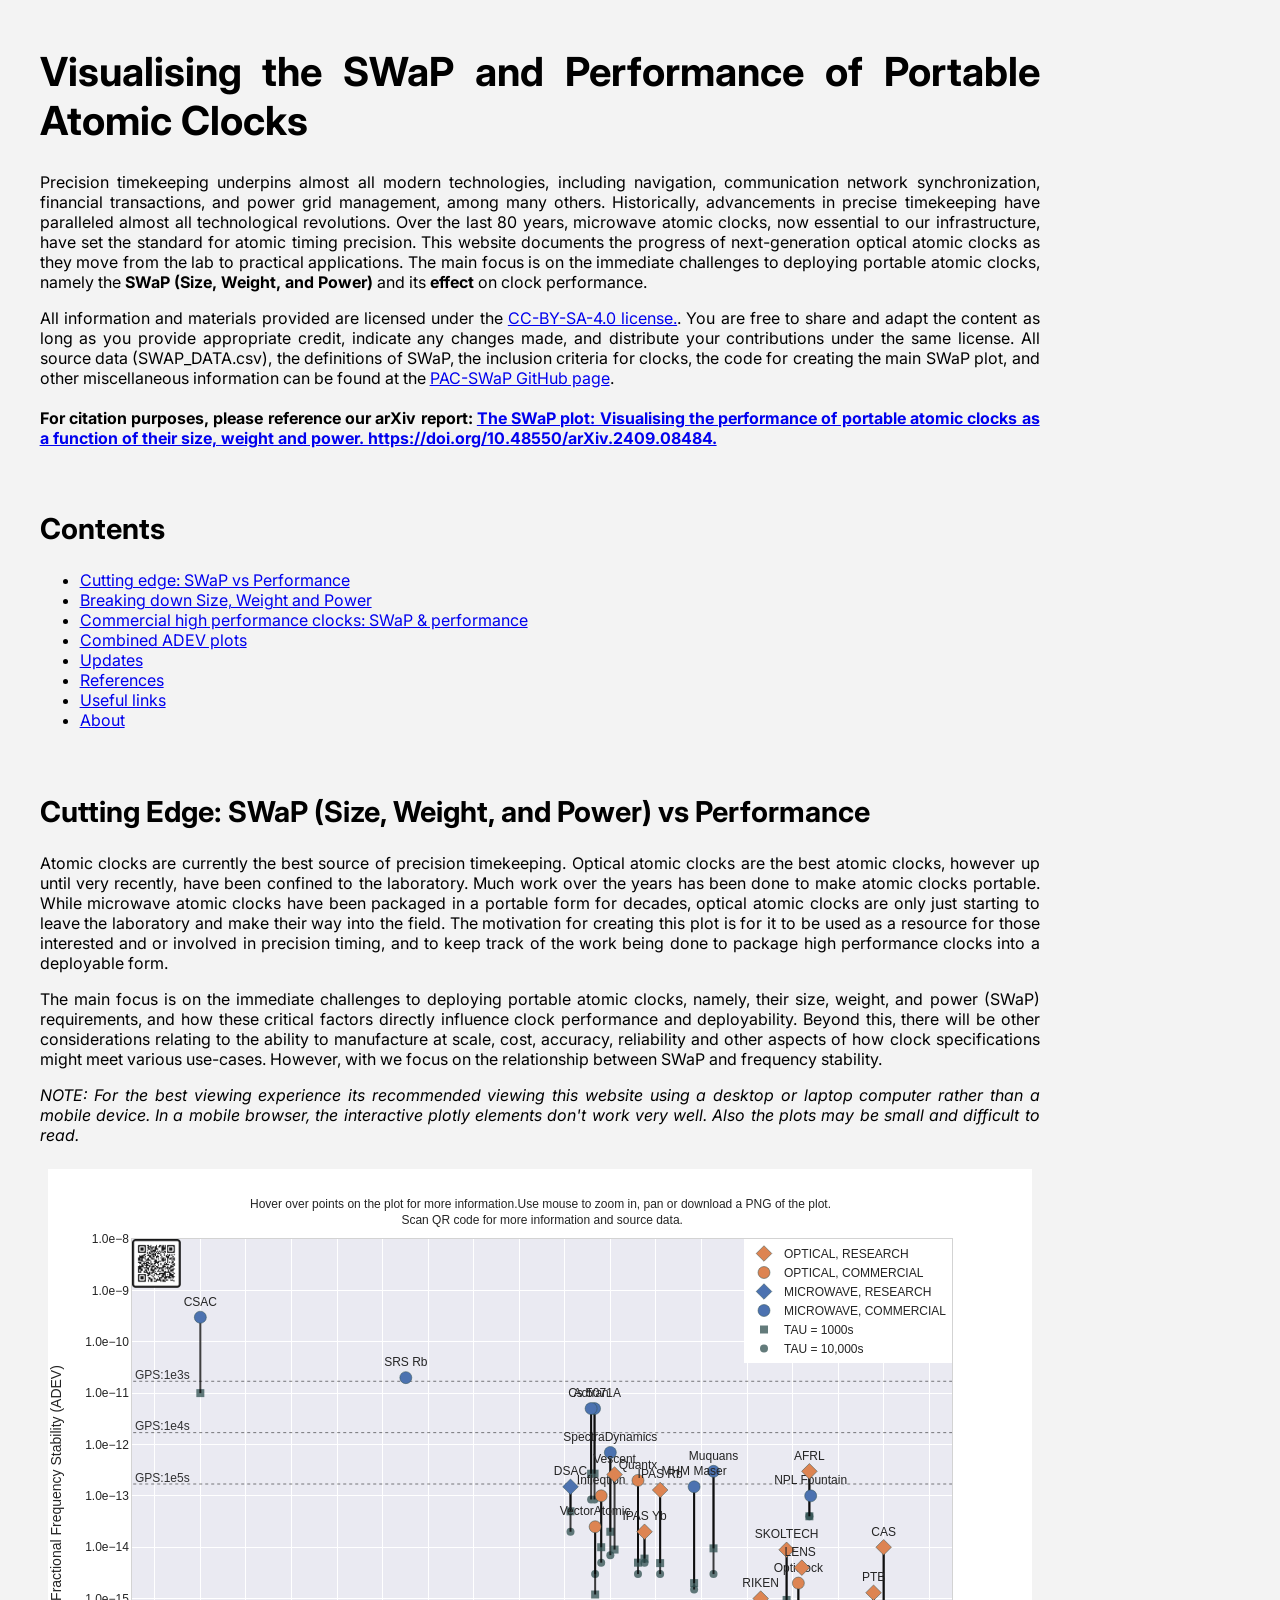
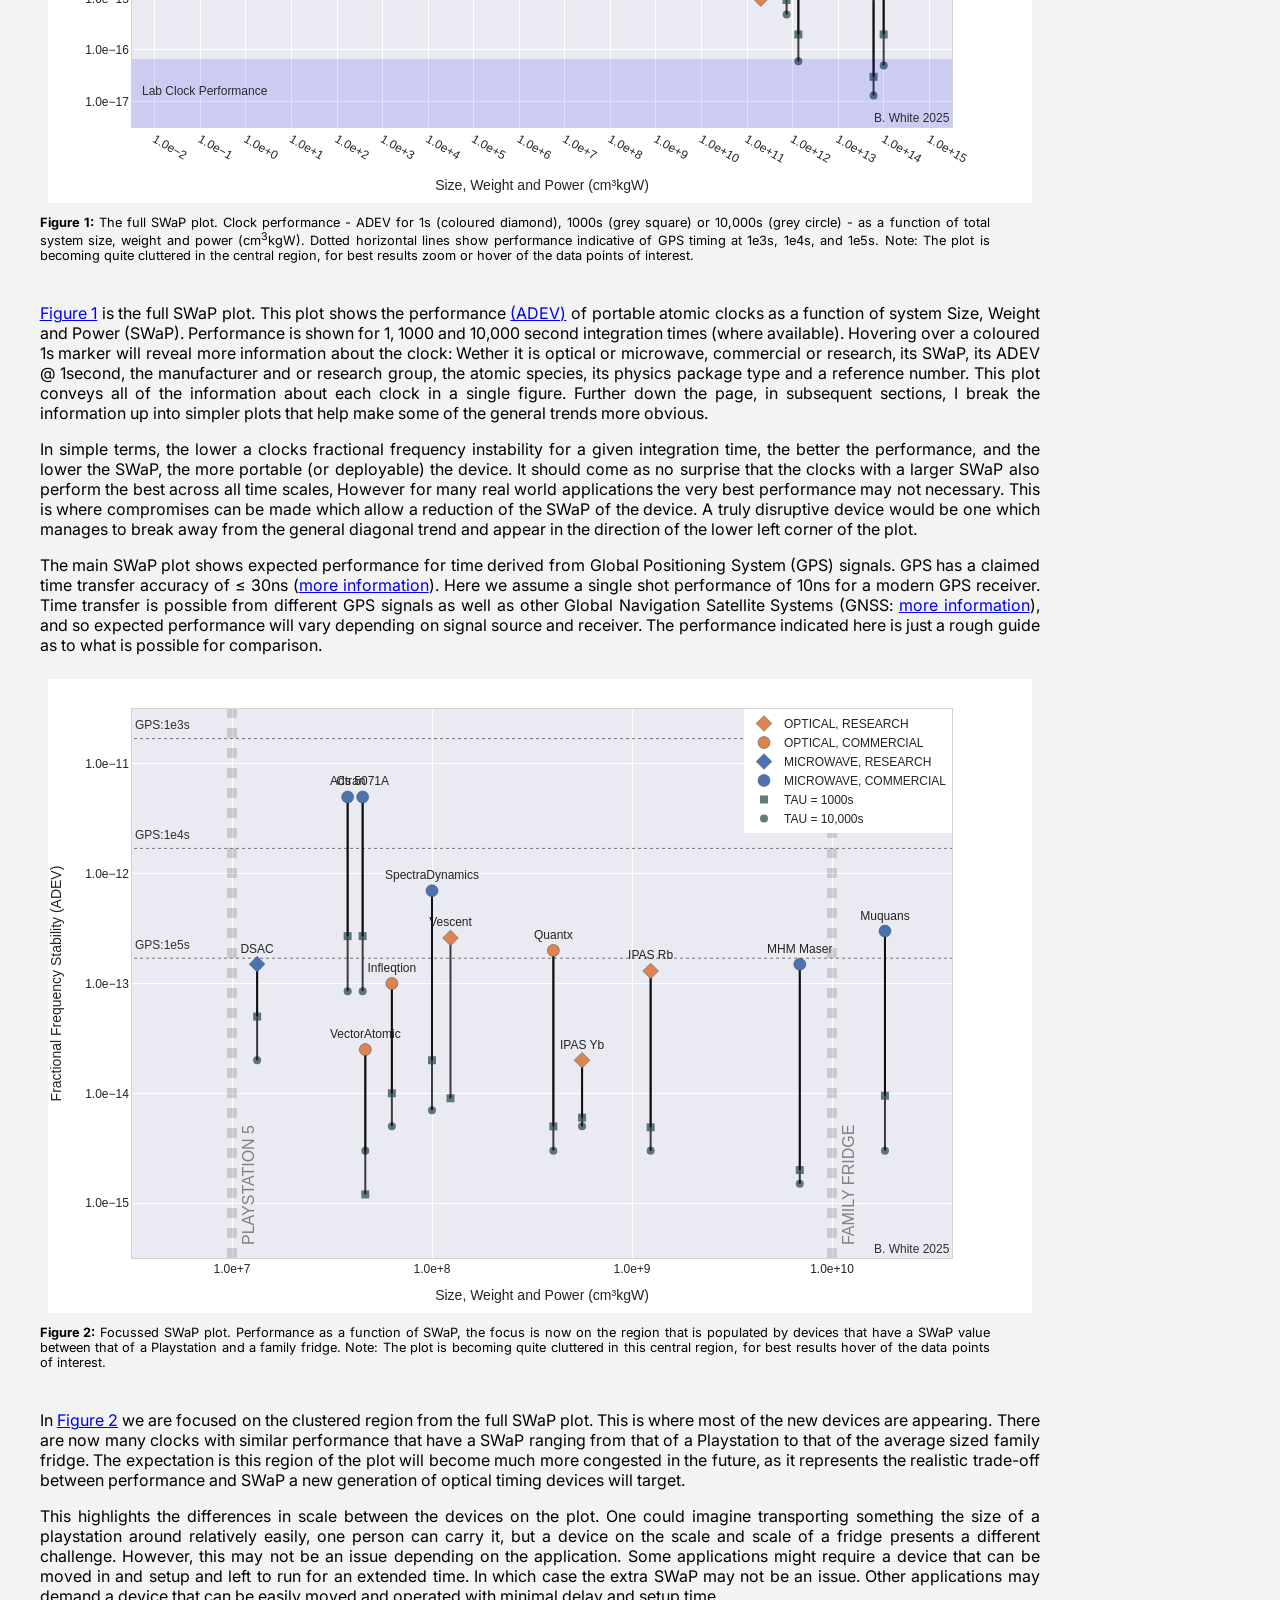
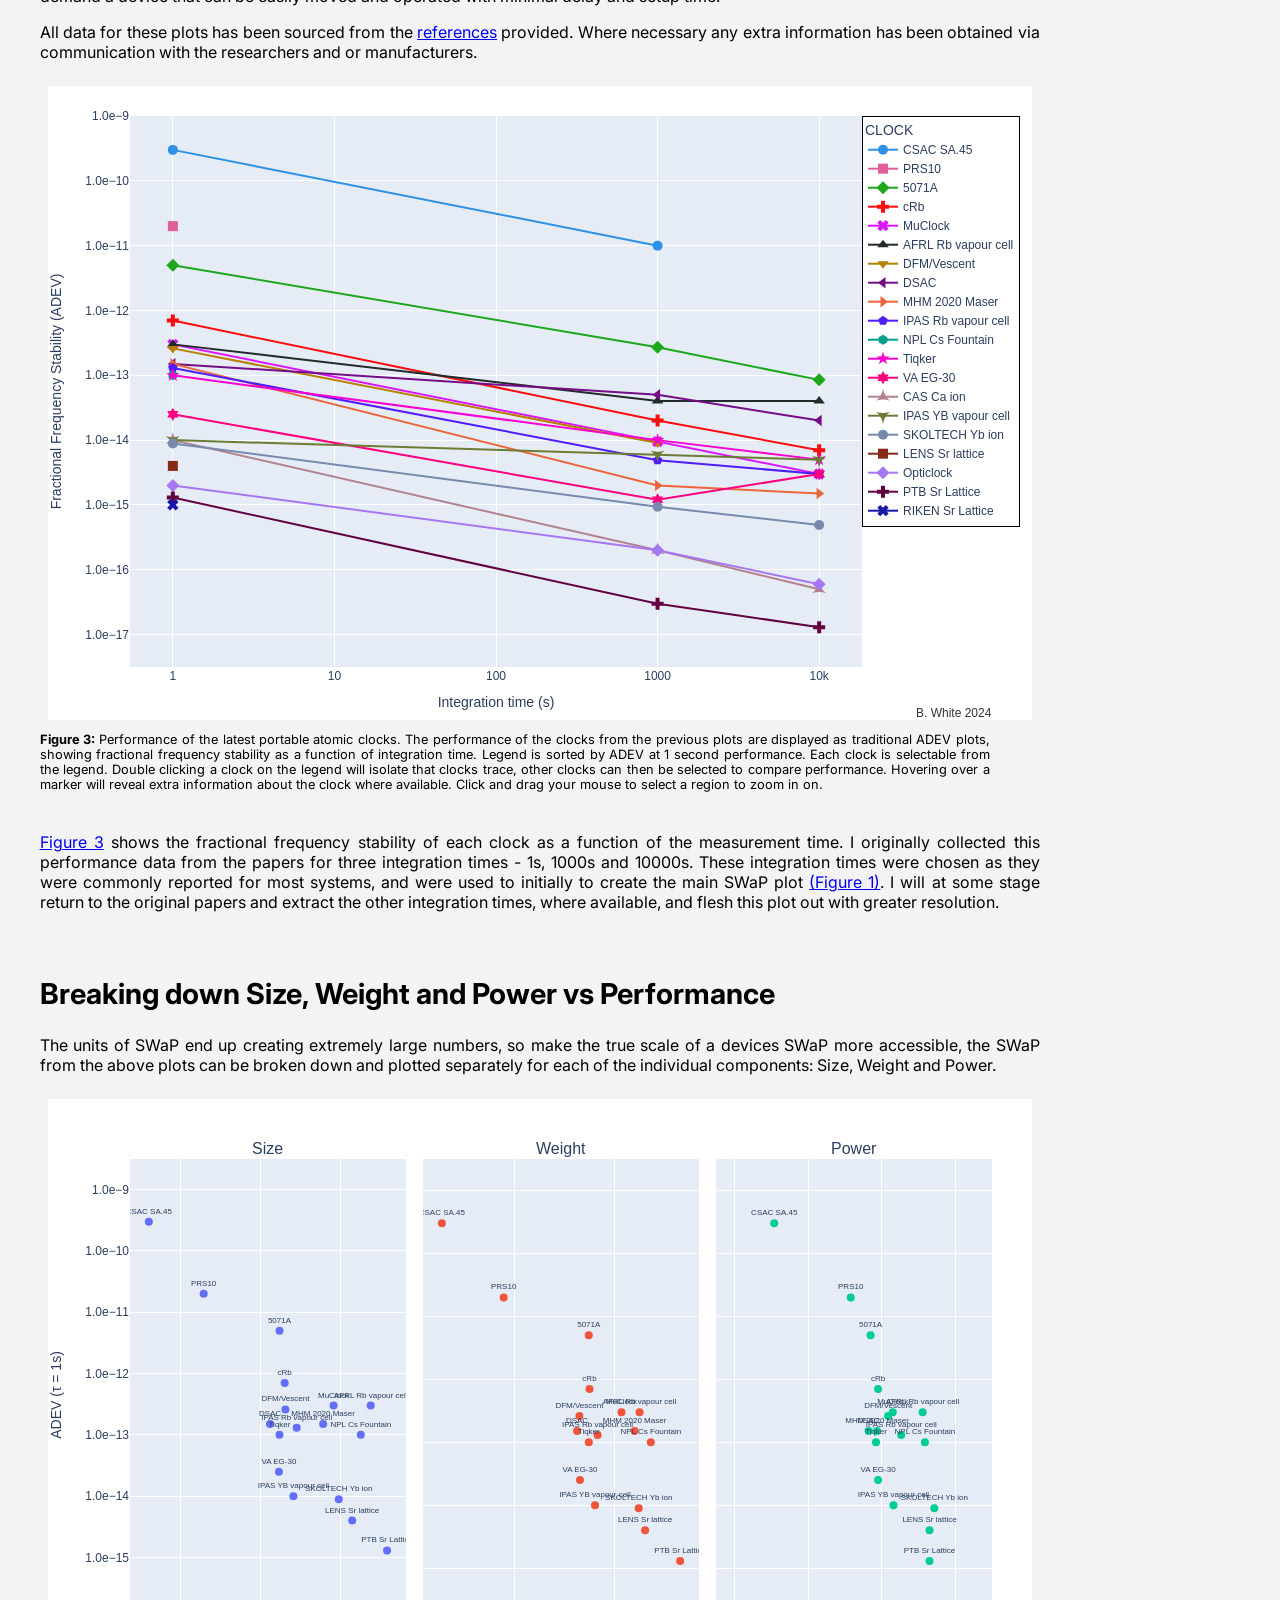
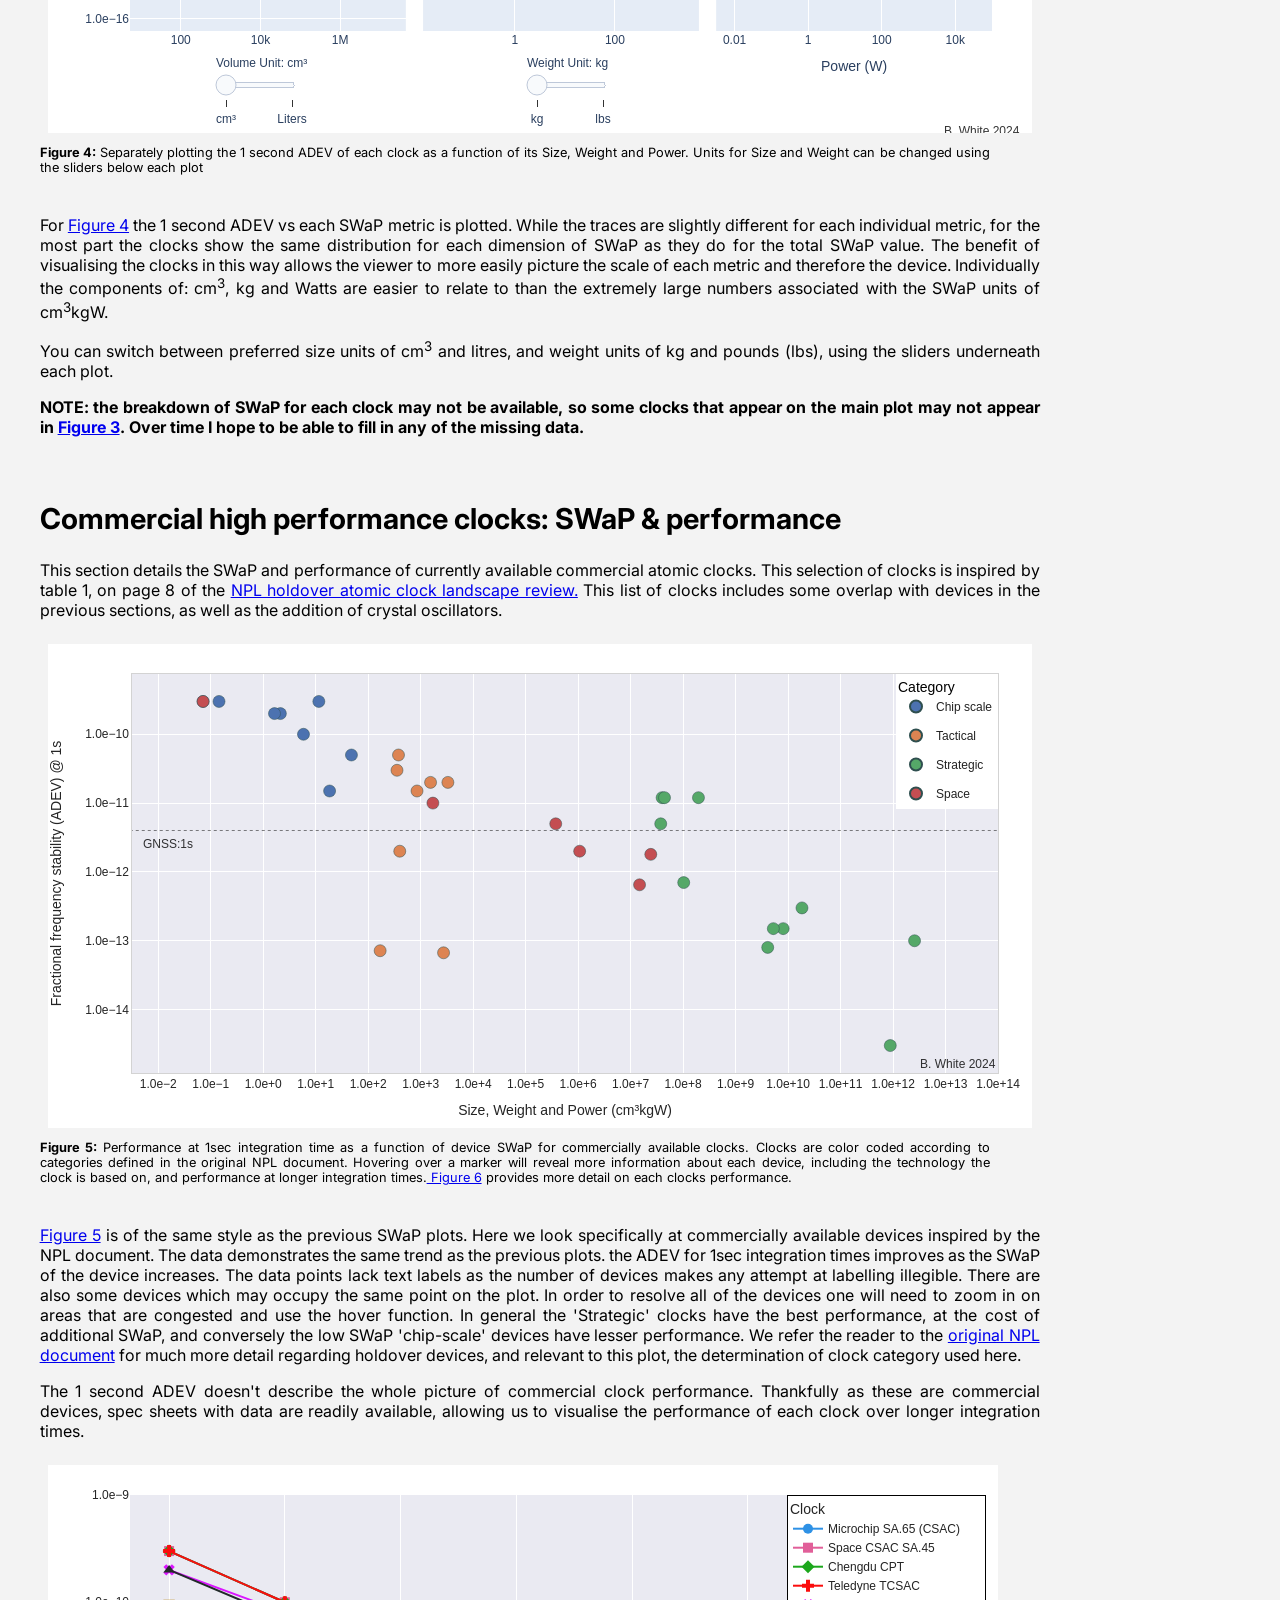
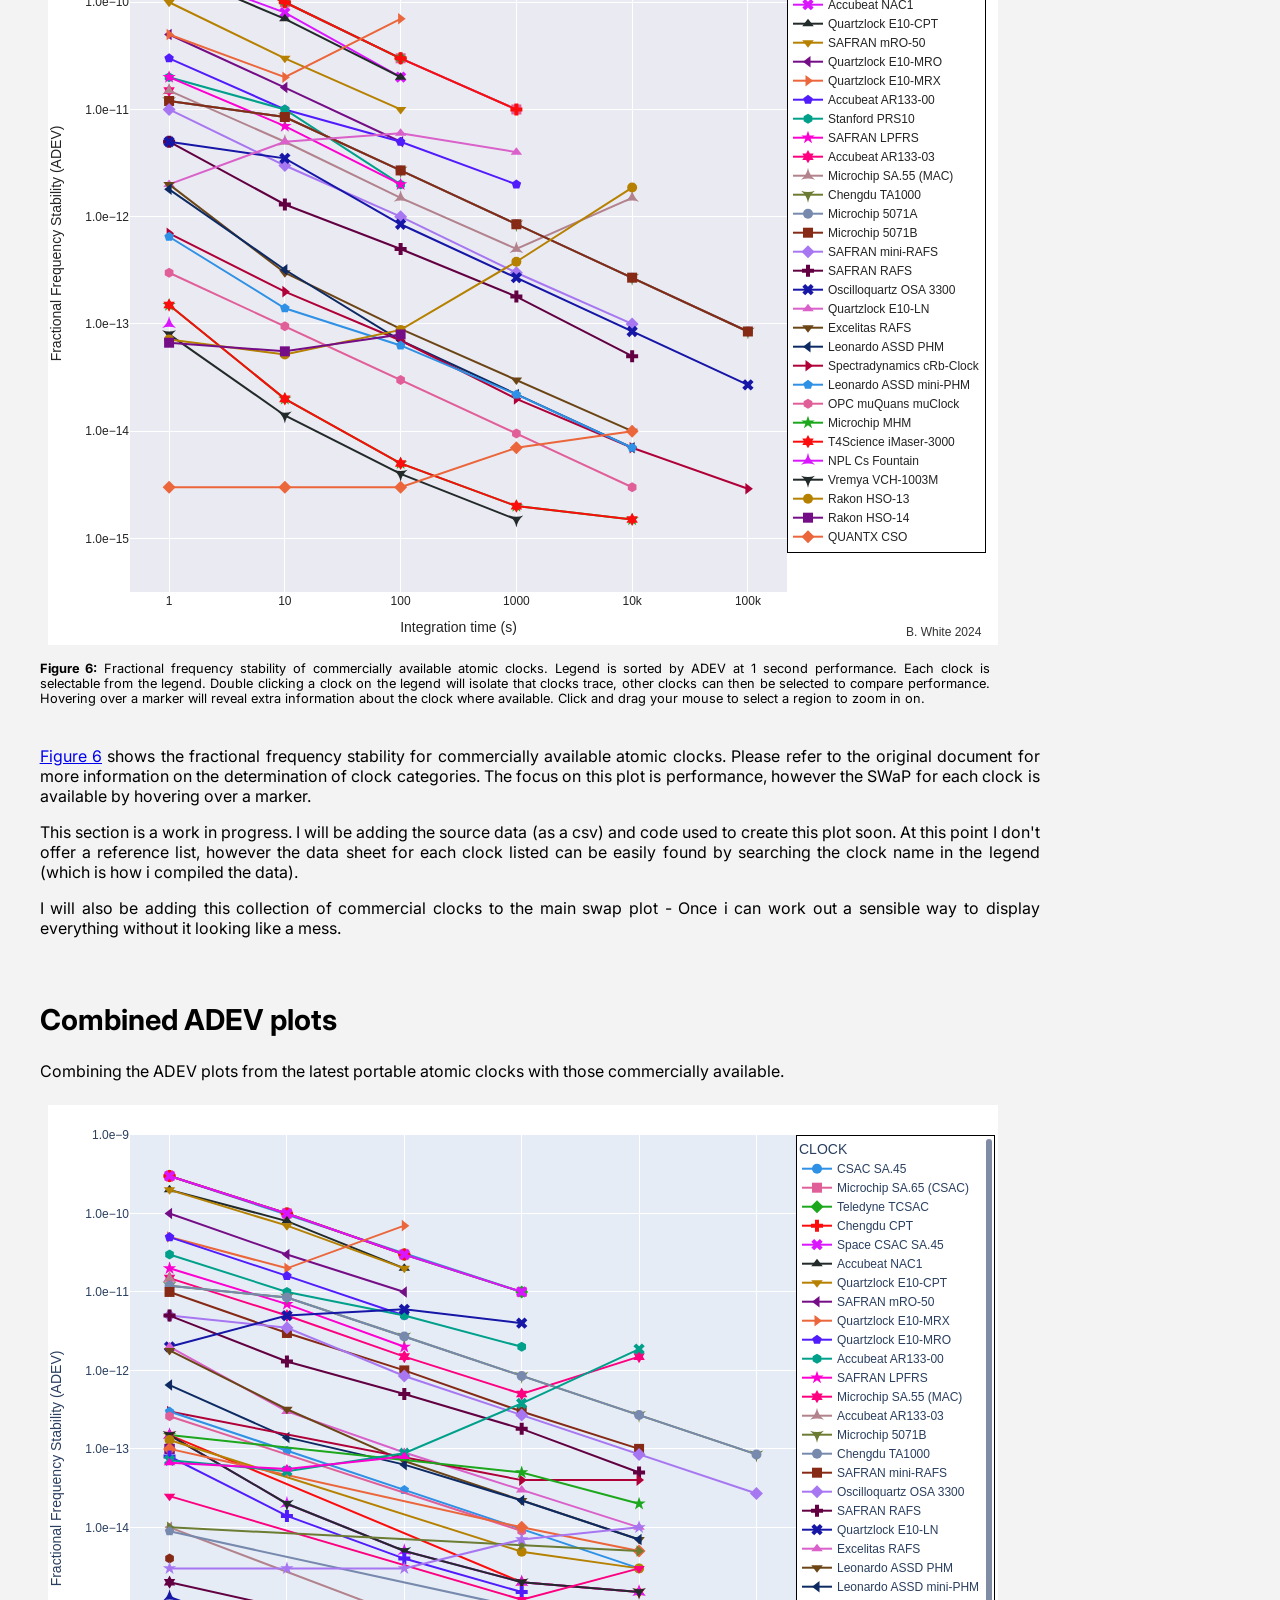
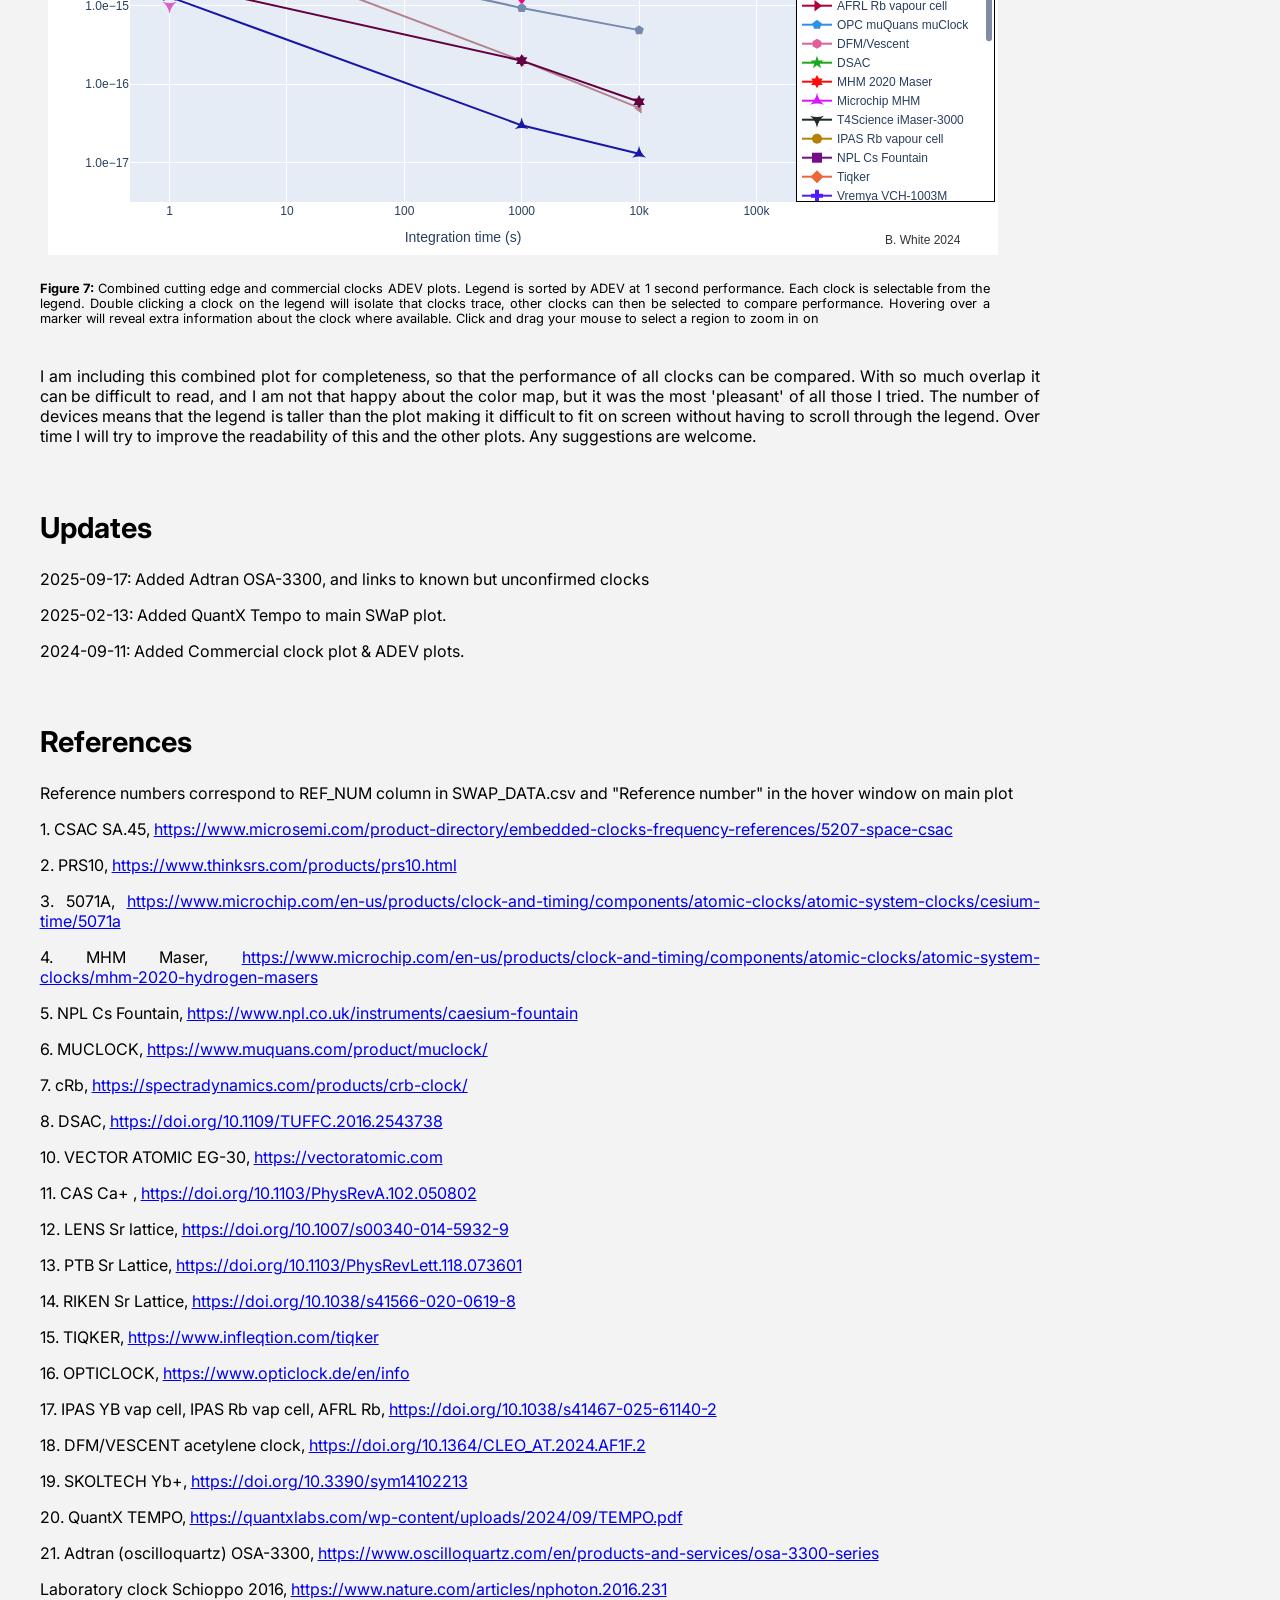
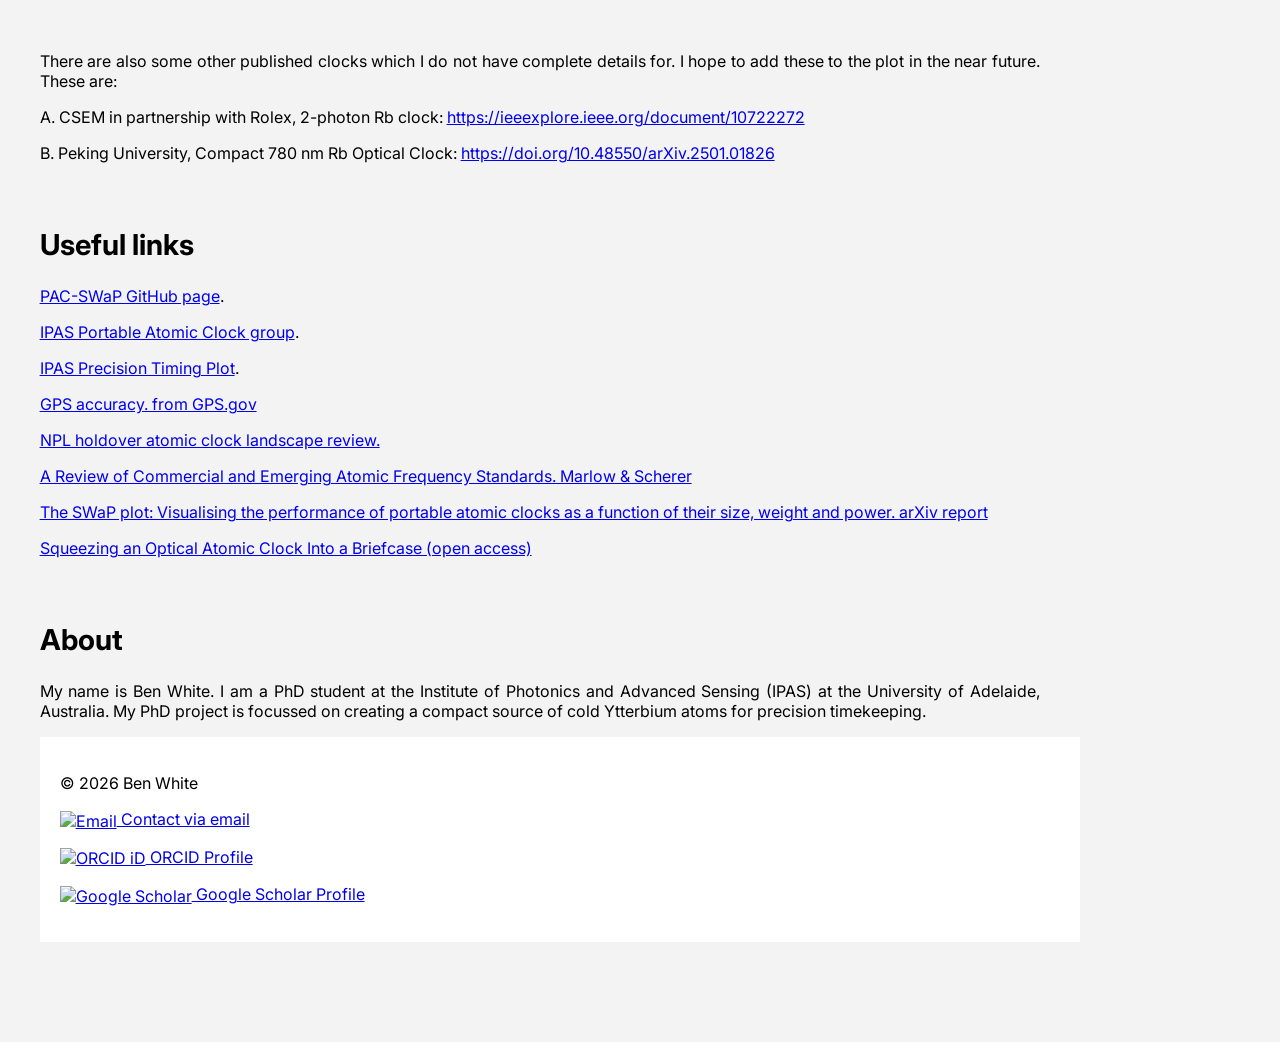
==== index.html @ 6bc3445e "updated analytics" ====
<!DOCTYPE html>
<html>
<head>
    <link href="https://fonts.googleapis.com/css2?family=Inter:wght@400;700&display=swap" rel="stylesheet">
    <link rel="stylesheet" type="text/css" href="style.css" />

    <title>The PAC-SWaP Plot: Performance Data & Comparison of Portable Atomic Clocks</title>

    <meta name="description" content="An interactive database and SWaP plot comparing the performance (ADEV), size, weight, and power of commercial and lab-based portable atomic clocks. Essential data for researchers and engineers.">

    <meta name="keywords" content="portable atomic clock, atomic clock performance, SWaP, ADEV, Allan deviation, miniature atomic clock, quantum sensors, precision timing, optical clock">

    <!-- Google tag (gtag.js) -->
    <script async src="https://www.googletagmanager.com/gtag/js?id=G-5MYSRDDRVC"></script>
    <script>
    window.dataLayer = window.dataLayer || [];
    function gtag(){dataLayer.push(arguments);}
    gtag('js', new Date());

    gtag('config', 'G-5MYSRDDRVC');
    </script>

    <!-- goat counter analytics -->
    <script data-goatcounter="https://pacswap.goatcounter.com/count"
        async src="//gc.zgo.at/count.js"></script>

    <!-- MS clairty analytics -->
    <script type="text/javascript">
    (function(c,l,a,r,i,t,y){
        c[a]=c[a]||function(){(c[a].q=c[a].q||[]).push(arguments)};
        t=l.createElement(r);t.async=1;t.src="https://www.clarity.ms/tag/"+i;
        y=l.getElementsByTagName(r)[0];y.parentNode.insertBefore(t,y);
    })(window, document, "clarity", "script", "tmsjdoerqs");
    </script>       
</head>

<body>
<div class="container">




<h1 class="text-block" id="PAGE TITLE">Visualising the SWaP and Performance of Portable Atomic Clocks</h1>


<p class="text-block"> 
   Precision timekeeping underpins almost all modern technologies, including navigation, communication network synchronization, financial transactions, and power grid management, among many others. Historically, advancements in precise timekeeping have paralleled almost all technological revolutions. Over the last 80 years, microwave atomic clocks, now essential to our infrastructure, have set the standard for atomic timing precision. This website documents the progress of next-generation optical atomic clocks as they move from the lab to practical applications. The main focus is on the immediate challenges to deploying portable atomic clocks, namely the <strong>SWaP (Size, Weight, and Power)</strong> and its <strong>effect</strong> on clock performance.
</p>

<p class="text-block"> 
   
All information and materials provided are licensed under the  <a href="https://github.com/a1120960/PAC-SWaP/blob/main/LICENSE.txt"> CC-BY-SA-4.0 license.</a>. You are free to share and adapt the content as long as you provide appropriate credit, indicate any changes made, and distribute your contributions under the same license. All source data (SWAP_DATA.csv), the definitions of SWaP, the inclusion criteria for clocks, the code for creating the main SWaP plot, and other miscellaneous information can be found at the
<a href="https://github.com/a1120960/PAC-SWaP"> PAC-SWaP GitHub page</a>.


<br>
<br>
<strong> For citation purposes, please reference our arXiv report: <a href="https://doi.org/10.48550/arXiv.2409.08484">The SWaP plot: Visualising the performance of portable atomic clocks as a function of their size, weight and power. https://doi.org/10.48550/arXiv.2409.08484.</a></strong> 
</p>







<h2 id="contents">Contents</h2>
    <ul>
        <li><a href="#main-plot">Cutting edge: SWaP vs Performance</a></li>
        <li><a href="#sub-plots">Breaking down Size, Weight and Power</a></li>
        <li><a href="#commercial">Commercial high performance clocks: SWaP & performance</a></li>
        <li><a href="#combined">Combined ADEV plots</a></li>
        <li><a href="#updates">Updates</a></li>
        <li><a href="#references">References</a></li>
        <li><a href="#links">Useful links</a></li>
        <li><a href="#about">About</a></li>
    </ul>



<h2 id="main-plot">Cutting Edge: SWaP (Size, Weight, and Power) vs Performance</h2>


<p class="text-block"> Atomic clocks are currently the best source of precision timekeeping. 
    Optical atomic clocks are the best atomic clocks, however up until very recently, have been confined to the laboratory. 
    Much work over the years has been done to make atomic clocks portable. 
    While microwave atomic clocks have been packaged in a portable form for decades, 
    optical atomic clocks are only just starting to leave the laboratory and make their way into the field.
    The motivation for creating this plot is for it to be used as a resource for those interested and or 
    involved in precision timing, and to keep track of the work being done 
    to package high performance clocks into a deployable form. 
</p>

<p class="text-block"> The main focus is on the immediate challenges to deploying portable atomic clocks, namely, their size, weight, and power (SWaP) requirements, and how these critical factors directly influence clock performance and deployability.
    Beyond this, there will be other considerations relating to the ability to manufacture at scale, cost, accuracy, reliability and other aspects of how clock specifications might meet various use-cases. However, with we focus on the relationship between SWaP and frequency stability.
</p>





<p class="text-block">
<em>
NOTE: For the best viewing experience its recommended viewing this website using a desktop or laptop computer rather than a mobile device. In a mobile browser, the interactive plotly elements don't work very well. Also the plots may be small and difficult to read.
</em>
</p>


<iframe id='Fig1' title="Main SWaP vs Performance Plot for Portable Atomic Clocks" src="SWAP-PLOT-MAIN.html" width="1000" height="650">
</iframe>
<p class="caption"><strong>Figure 1:</strong> The full SWaP plot. Clock performance - ADEV for 1s (coloured diamond), 1000s (grey square) or 10,000s (grey circle) - as a function of total system size, weight and power (cm<sup>3</sup>kgW). Dotted horizontal lines show performance indicative of GPS timing at 1e3s, 1e4s, and 1e5s. Note: The plot is becoming quite cluttered in the central region, for best results zoom or hover of the data points of interest.</p>

<p class="text-block"> <a href="#Fig1">Figure 1</a> is the full SWaP plot. This plot shows the performance <a href="https://en.wikipedia.org/wiki/Allan_variance"> (ADEV)</a> 
    of portable atomic clocks as a function of system Size, 
    Weight and Power (SWaP). Performance is shown for 1, 1000 and 10,000 second integration times (where available). 
    Hovering over a coloured 1s marker will reveal more information about the clock:
    Wether it is optical or microwave, commercial or research, its SWaP, its ADEV @ 1second, 
    the manufacturer and or research group, the atomic species, its physics package type and a reference number. This plot conveys all of the information about each clock in a single figure. Further down the page, in subsequent sections, I break the information up into simpler plots that help make some of the general trends more obvious. 
 </p>



<p class="text-block"> 
    In simple terms, the lower a clocks fractional frequency instability for a given integration time, the better the performance, and the lower the SWaP, the more portable (or deployable) the device.
    It should come as no surprise that the clocks with a larger SWaP also perform the best across all time scales, However for many real world applications the very best performance may not necessary. This is where compromises can be made which allow a reduction of the SWaP of the device. A truly disruptive device would be one which manages to break away from the general diagonal trend and appear in the direction of the lower left corner of the plot. 
</p>

<p class="text-block"> The main SWaP plot shows expected performance for time derived from Global Positioning System (GPS) signals. GPS has a claimed time transfer accuracy of &le; 30ns (<a href="https://www.gps.gov/systems/gps/performance/accuracy/">more information</a>). Here we assume a single shot performance of 10ns for a modern GPS receiver. Time transfer is possible from different GPS signals as well as other Global Navigation Satellite Systems (GNSS: <a href="https://www.advancednavigation.com/tech-articles/global-navigation-satellite-system-gnss-and-satellite-navigation-explained/">more information</a>), and so expected performance will vary depending on signal source and receiver. The performance indicated here is just a rough guide as to what is possible for comparison. 
</p>
<iframe id = 'Fig2' src="SWAP-PLOT-FOCUS.html" width="1000" height="650">
</iframe>
<p class="caption"><strong>Figure 2:</strong> Focussed SWaP plot. Performance as a function of SWaP, the focus is now on the region that is populated by devices that have a SWaP value between that of a Playstation and a family fridge. Note: The plot is becoming quite cluttered in this central region, for best results hover of the data points of interest. </p>

<p class="text-block"> In <a href="#Fig2">Figure 2</a> we are focused on the clustered region from the full SWaP plot. This is where most of the new devices are appearing. There are now many clocks with similar performance that have a SWaP ranging from that of a Playstation to that of the average sized family fridge. The expectation is this region of the plot will become much more congested in the future, as it represents the realistic trade-off between performance and SWaP a new generation of optical timing devices will target. 
</p>

<p class="text-block"> This highlights the differences in scale between the devices on the plot. One could imagine transporting something the size of a playstation around relatively easily, one person can carry it, but a device on the scale and scale of a fridge presents a different challenge. However, this may not be an issue depending on the application. Some applications might require a device that can be moved in and setup and left to run for an extended time. In which case the extra SWaP may not be an issue. Other applications may demand a device that can be easily moved and operated with minimal delay and setup time.   
</p>

<p class="text-block"> All data for these plots has been sourced from the <a href="#references">references</a> provided. Where necessary any extra information has been obtained via communication with the researchers and or manufacturers. 
</p>

<iframe id = 'Fig_cutting_edge_ADEV' src="SWAP-ADEV.html" width="1000" height="650"></iframe>
</iframe>
<p class="caption"><strong>Figure 3:</strong> Performance of the latest portable atomic clocks. The performance of the clocks from the previous plots are displayed as traditional ADEV plots, showing fractional frequency stability as a function of integration time. Legend is sorted by ADEV at 1 second performance. Each clock is selectable from the legend. Double clicking a clock on the legend will isolate that clocks trace, other clocks can then be selected to compare performance. Hovering over a marker will reveal extra information about the clock where available. Click and drag your mouse to select a region to zoom in on.</p>

<p class="text-block"><a href="#Fig_cutting_edge_ADEV">Figure 3</a> shows the fractional frequency stability of each clock as a function of the measurement time. I originally collected this performance data from the papers for three integration times - 1s, 1000s and 10000s. These integration times were chosen as they were commonly reported for most systems, and were used to initially to create the main SWaP plot <a href="#Fig1">(Figure 1)</a>. I will at some stage return to the original papers and extract the other integration times, where available, and flesh this plot out with greater resolution.
</p>




<h2 id="sub-plots">Breaking down Size, Weight and Power vs Performance</h2>

<p class="text-block"> The units of SWaP end up creating extremely large numbers, so make the true scale of a devices SWaP more accessible, the SWaP from the above plots can be broken down and plotted separately for each of the individual components: Size, Weight and Power. 
</p>

<iframe id = 'Fig3' src="SWAP-PLOT-SLIDERS.html" width="1000" height="650">
</iframe>
<p class="caption"><strong>Figure 4:</strong> Separately plotting the 1 second ADEV of each clock as a function of its Size, Weight and Power. Units for Size and Weight can be changed using the sliders below each plot </p>

<p class="text-block"> 
    For <a href="#Fig3">Figure 4</a> the 1 second ADEV vs each SWaP metric is plotted. While the traces are slightly different for each individual metric, for the most part the clocks show the same distribution for each dimension of SWaP as they do for the total SWaP value. The benefit of visualising the clocks in this way allows the viewer to more easily picture the scale of each metric and therefore the device. Individually the components of: cm<sup>3</sup>, kg and Watts are easier to relate to than the extremely large numbers associated with the SWaP units of cm<sup>3</sup>kgW.</p>

<p class="text-block"> You can switch between preferred size units of cm<sup>3</sup> and litres, and weight units of kg and pounds (lbs), using the sliders underneath each plot. </p>

<p class="text-block"> <strong>NOTE: the breakdown of SWaP for each clock may not be available, 
    so some clocks that appear on the main plot may not appear in <a href="#Fig3">Figure 3</a>. Over time I hope to be able to fill in any of the missing data.</strong>
</p>




<h2 id = "commercial">Commercial high performance clocks: SWaP & performance</h2>


<p class="text-block"> This section details the SWaP and performance of currently available commercial atomic clocks. This selection of clocks is inspired by table 1, on page 8 of the <a href="https://eprintspublications.npl.co.uk/9987/"> NPL holdover atomic clock landscape review.</a> This list of clocks includes some overlap with devices in the previous sections, as well as the addition of crystal oscillators.
</p>

<iframe id = 'Fig_commercial_swap' src="commercial_swap.html" width="1000" height="500"></iframe>
</iframe>
<p class="caption"><strong>Figure 5:</strong> Performance at 1sec integration time as a function of device SWaP for commercially available clocks. Clocks are color coded according to categories defined in the original NPL document. Hovering over a marker will reveal more information about each device, including the technology the clock is based on, and performance at longer integration times.<a href="#Fig_commercial"> Figure 6</a> provides more detail on each clocks performance. </p>

<p class="text-block">
    <a href="#Fig_commercial_swap">Figure 5</a> is of the same style as the previous SWaP plots. Here we look specifically at commercially available devices inspired by the NPL document. The data demonstrates the same trend as the previous plots. the ADEV for 1sec integration times improves as the SWaP of the device increases. The data points lack text labels as the number of devices makes any attempt at labelling illegible. There are also some devices which may occupy the same point on the plot. In order to resolve all of the devices one will need to zoom in on areas that are congested and use the hover function. In general the 'Strategic' clocks have the best performance, at the cost of additional SWaP, and conversely the low SWaP 'chip-scale' devices have lesser performance. We refer the reader to the <a href="https://eprintspublications.npl.co.uk/9987/">original NPL document</a> for much more detail regarding holdover devices, and relevant to this plot, the determination of clock category used here.</p>



<p class="text-block">The 1 second ADEV doesn't describe the whole picture of commercial clock performance. Thankfully as these are commercial devices, spec sheets with data are readily available, allowing us to visualise the performance of each clock over longer integration times.</p>


<iframe id = 'Fig_commercial' src="commercial_atomic_clock_performance.html" width="1000" height="800"></iframe>
</iframe>
<p class="caption"><strong>Figure 6:</strong> Fractional frequency stability of commercially available atomic clocks. Legend is sorted by ADEV at 1 second performance. Each clock is selectable from the legend. Double clicking a clock on the legend will isolate that clocks trace, other clocks can then be selected to compare performance. Hovering over a marker will reveal extra information about the clock where available. Click and drag your mouse to select a region to zoom in on.</p>


<p class="text-block"> 
    <a href="#Fig_commercial">Figure 6</a> shows the fractional frequency stability for commercially available atomic clocks. Please refer to the original document for more information on the determination of clock categories. The focus on this plot is performance, however the SWaP for each clock is available by hovering over a marker. </p>

<p class="text-block"> 
    This section is a work in progress. I will be adding the source data (as a csv) and code used to create this plot soon. At this point I don't offer a reference list, however the data sheet for each clock listed can be easily found by searching the clock name in the legend (which is how i compiled the data). </p>

<p class="text-block"> 
    I will also be adding this collection of commercial clocks to the main swap plot - Once i can work out a sensible way to display everything without it looking like a mess. </p>



 <h2 id="combined"> Combined ADEV plots</h2>

 <div class="text-block">
    <p>Combining the ADEV plots from the latest portable atomic clocks with those commercially available.</p> 


<iframe id = 'Fig_combined_ADEV' src="MONSTER-ADEV.html" width="1000" height="780"></iframe>
</iframe>
<p class="caption"><strong>Figure 7:</strong> Combined cutting edge and commercial clocks ADEV plots. Legend is sorted by ADEV at 1 second performance. Each clock is selectable from the legend. Double clicking a clock on the legend will isolate that clocks trace, other clocks can then be selected to compare performance. Hovering over a marker will reveal extra information about the clock where available. Click and drag your mouse to select a region to zoom in on</p>

<div class="text-block">
    <p>I am including this combined plot for completeness, so that the performance of all clocks can be compared. With so much overlap it can be difficult to read, and I am not that happy about the color map, but it was the most 'pleasant' of all those I tried. The number of devices means that the legend is taller than the plot making it difficult to fit on screen without having to scroll through the legend. Over time I will try to improve the readability of this and the other plots. Any suggestions are welcome.</p> 


<h2 id="updates"> Updates</h2>

<div class="text-block">
    <p>2025-09-17: Added Adtran OSA-3300, and links to known but unconfirmed clocks</p>
    <p>2025-02-13: Added QuantX Tempo to main SWaP plot.</p> 
    <p>2024-09-11: Added Commercial clock plot & ADEV plots.</p> 



</div>





<h2 id="references"> References</h2>

<p class="text-block">Reference numbers correspond to REF_NUM column in SWAP_DATA.csv and "Reference number" in the hover window on main plot</p>

<div class="references">
<p>
    1. CSAC SA.45, <a href="https://www.microsemi.com/product-directory/embedded-clocks-frequency-references/5207-space-csac">https://www.microsemi.com/product-directory/embedded-clocks-frequency-references/5207-space-csac</a>
</p>
<p>
    2. PRS10, <a href="https://www.thinksrs.com/products/prs10.html">https://www.thinksrs.com/products/prs10.html</a>
</p>
<p>
    3. 5071A, <a href="https://www.microchip.com/en-us/products/clock-and-timing/components/atomic-clocks/atomic-system-clocks/cesium-time/5071a">https://www.microchip.com/en-us/products/clock-and-timing/components/atomic-clocks/atomic-system-clocks/cesium-time/5071a</a>
</p>
<p>
    4. MHM Maser, <a href="https://www.microchip.com/en-us/products/clock-and-timing/components/atomic-clocks/atomic-system-clocks/mhm-2020-hydrogen-masers">https://www.microchip.com/en-us/products/clock-and-timing/components/atomic-clocks/atomic-system-clocks/mhm-2020-hydrogen-masers</a>
</p>
<p>
    5. NPL Cs Fountain, <a href="https://www.npl.co.uk/instruments/caesium-fountain">https://www.npl.co.uk/instruments/caesium-fountain</a>
</p>
<p>
    6. MUCLOCK, <a href="https://www.muquans.com/product/muclock/">https://www.muquans.com/product/muclock/</a>
</p>
<p>
    7. cRb, <a href="https://spectradynamics.com/products/crb-clock/">https://spectradynamics.com/products/crb-clock/</a>
</p>
<p>
    8. DSAC, <a href="https://doi.org/10.1109/TUFFC.2016.2543738">https://doi.org/10.1109/TUFFC.2016.2543738</a>
</p>
<p>
    10. VECTOR ATOMIC EG-30, <a href="https://vectoratomic.com">https://vectoratomic.com</a>
</p>
<p>
    11. CAS Ca+ , <a href="https://doi.org/10.1103/PhysRevA.102.050802">https://doi.org/10.1103/PhysRevA.102.050802</a>
</p>
<p>
    12. LENS Sr lattice, <a href="https://doi.org/10.1007/s00340-014-5932-9">https://doi.org/10.1007/s00340-014-5932-9</a>
</p>
<p>
    13. PTB Sr Lattice, <a href="https://doi.org/10.1103/PhysRevLett.118.073601">https://doi.org/10.1103/PhysRevLett.118.073601</a>
</p>
<p>
    14. RIKEN Sr Lattice, <a href="https://doi.org/10.1038/s41566-020-0619-8">https://doi.org/10.1038/s41566-020-0619-8</a>
</p>
<p>
    15. TIQKER, <a href="https://www.infleqtion.com/tiqker">https://www.infleqtion.com/tiqker</a>
</p>
<p>
    16. OPTICLOCK, <a href="https://www.opticlock.de/en/info">https://www.opticlock.de/en/info</a>
</p>
<p>
    17. IPAS YB vap cell, IPAS Rb vap cell, AFRL Rb, <a href="https://doi.org/10.1038/s41467-025-61140-2">https://doi.org/10.1038/s41467-025-61140-2</a>
</p>

<p>
    18. DFM/VESCENT acetylene clock, <a href="https://doi.org/10.1364/CLEO_AT.2024.AF1F.2">https://doi.org/10.1364/CLEO_AT.2024.AF1F.2</a>
</p>

<p>
    19. SKOLTECH Yb+, <a href="https://doi.org/10.3390/sym14102213">https://doi.org/10.3390/sym14102213</a>
</p>

<p>
    20. QuantX TEMPO, <a href="https://quantxlabs.com/wp-content/uploads/2024/09/TEMPO.pdf">https://quantxlabs.com/wp-content/uploads/2024/09/TEMPO.pdf</a>
</p>


<p>
    21. Adtran (oscilloquartz) OSA-3300, <a href="https://www.oscilloquartz.com/en/products-and-services/osa-3300-series">https://www.oscilloquartz.com/en/products-and-services/osa-3300-series</a>
</p>


<p>
    Laboratory clock Schioppo 2016, <a href="https://www.nature.com/articles/nphoton.2016.231">https://www.nature.com/articles/nphoton.2016.231</a>
</p>

<br>

<p class="text-block"> There are also some other published clocks which I do not have complete details for. I hope to add these to the plot in the near future. These are:</p>

<p>
    A. CSEM in partnership with Rolex, 2-photon Rb clock: <a href="https://ieeexplore.ieee.org/document/10722272">https://ieeexplore.ieee.org/document/10722272</a>
</p>

<p>
    B. Peking University, Compact 780 nm Rb Optical Clock: <a href=" https://doi.org/10.48550/arXiv.2501.01826"> https://doi.org/10.48550/arXiv.2501.01826</a>
</p>




</div>










<h2 id="links"> Useful links</h2>

<p>
    <a href="https://github.com/a1120960/PAC-SWaP"> PAC-SWaP GitHub page</a>.
</p>


<p>
    <a href="https://www.adelaide.edu.au/ipas/research-groups/precision-measurement-group/portable-atomic-clocks"> IPAS Portable Atomic Clock group</a>.
</p>



<p>
    <a href="https://www.adelaide.edu.au/ipas/research-groups/precision-measurement-group/portable-atomic-clocks/precision-timing-plot"> IPAS Precision Timing Plot</a>.
</p>

<p>
    <a href="https://www.gps.gov/systems/gps/performance/accuracy/"> GPS accuracy. from GPS.gov</a>
</p>


<p>
    <a href="https://eprintspublications.npl.co.uk/9987/"> NPL holdover atomic clock landscape review.</a>
</p>


<p>
    <a href="https://ieeexplore.ieee.org/abstract/document/9316270?casa_token=LjznMAo9DxgAAAAA:4WBj3lsbA7gZ_FynbZUHuwCmQkpqHIdFUflce2j9CSFDUuxH3GOdibC3yKGzSBZVqxFe0ZiqVts"> A Review of Commercial and Emerging Atomic Frequency Standards. Marlow & Scherer </a>
</p>



<p>
    <a href="https://doi.org/10.48550/arXiv.2409.08484"> The SWaP plot: Visualising the performance of portable atomic clocks as a function of their size, weight and power. arXiv report</a>
</p>

<p>
    <a href="https://spectrum.ieee.org/optical-atomic-clocks"> Squeezing an Optical Atomic Clock Into a Briefcase (open access)</a>
</p>









<h2 id="about">About</h2>
<p class="text-block"> My name is Ben White. I am a PhD student at the Institute of Photonics and Advanced Sensing (IPAS) at the University of Adelaide, Australia. My PhD project is focussed on creating a compact source of cold Ytterbium atoms for precision timekeeping.</p>

<footer style="background-color: #ffffff; padding: 20px; text-align: left;">
    <div style="margin: 0 auto; max-width: 1000px;">
        <p>&copy; <span id="year"></span> Ben White</p>
        <p>
            <a href="mailto:benjamin.white@adelaide.edu.au">
                <img src="https://img.icons8.com/ios-glyphs/16/000000/new-post.png" alt="Email" style="vertical-align:middle;">
                Contact via email
            </a>
        </p>
        <p class="text-block">
            <a href="https://orcid.org/0000-0002-8307-3744" target="_blank">
                <img src="https://orcid.org/sites/default/files/images/orcid_16x16.png" alt="ORCID iD" style="vertical-align:middle;">
                ORCID Profile
            </a>
        </p>
        <p class="text-block">
            <a href="https://scholar.google.com/citations?user=iKSIK0YAAAAJ&hl=en" target="_blank">
                <img src="https://img.icons8.com/?size=20&id=drPiDBy9kkJ3&format=png" alt="Google Scholar" style="vertical-align:middle;">
                Google Scholar Profile
            </a>
        </p>
    </div>
</footer>



<script>
    document.getElementById('year').textContent = new Date().getFullYear();
</script>




</div>


</body>
</html>
---- style.css ----
body {
    /* margin-left: 50px; */
    font-family: 'Inter', sans-serif; /* This changes the font family */
    /* background-color: #f9f9f9; slightly off-white color for bg */
    background-color: #f3f3f3; /* slightly off-white color for bg*/
    margin-bottom: 100px; /* This adds space at the bottom of the page */
}

h1 {
    padding-top: 20px;
    padding-bottom: 0px;
    font-size: 2.5em;
  }

  h2 {
    padding-top: 40px;
    padding-bottom: 0px;
    font-size: 1.8em;
  }

  h3 {
    padding-top: 20px;
    padding-bottom: 0px;
  }


iframe {
    border: none; /* This removes the border */

}

.container {
    width: 95%;
    margin-left: auto;
    margin-right: auto;
}

.text-block {
  text-align: justify; /* This justifies the text */
  width: 1000px;
}


.references {
  width: 1000px;
}


footer {
  width: 1000px;
}

.caption {
  text-align: justify;
  width: 950px;
  color: #000000;
  font-size: 0.8em;
  margin-top: 0px;
  margin-bottom: 40px; 
}
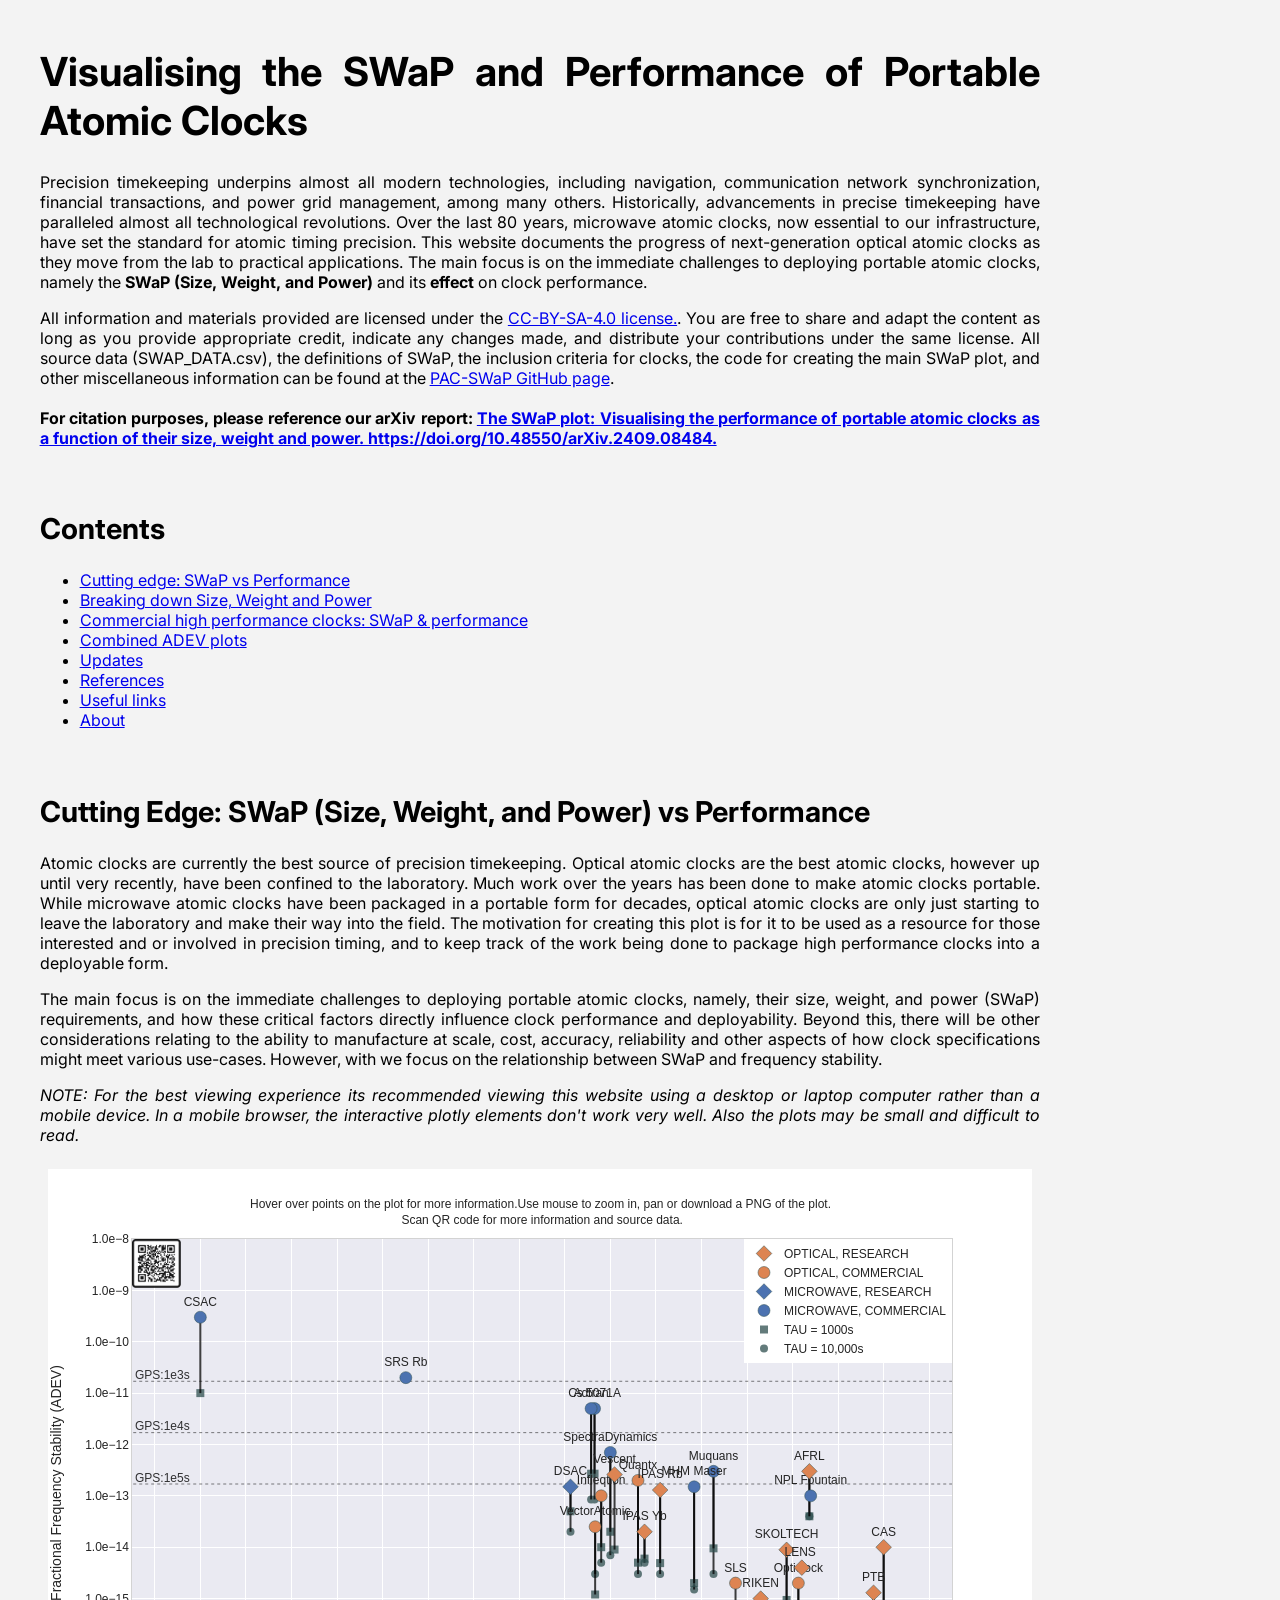
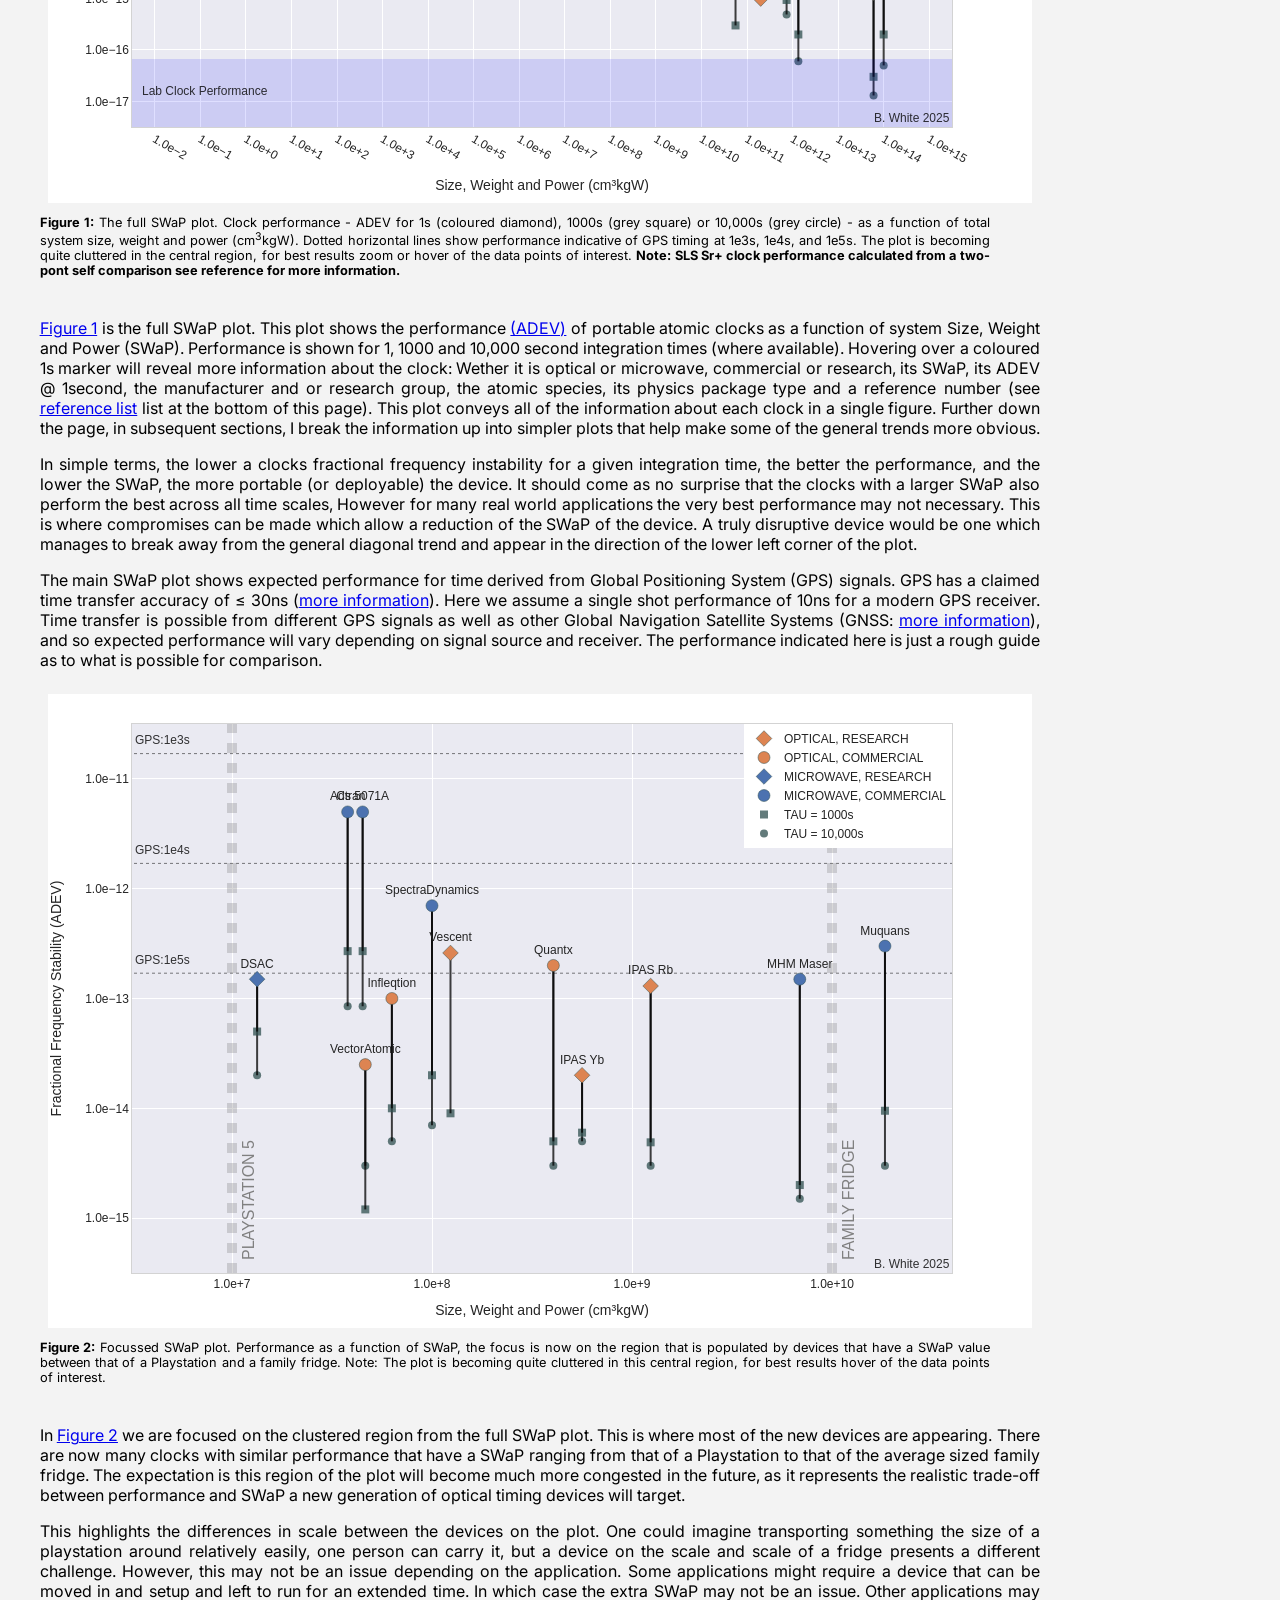
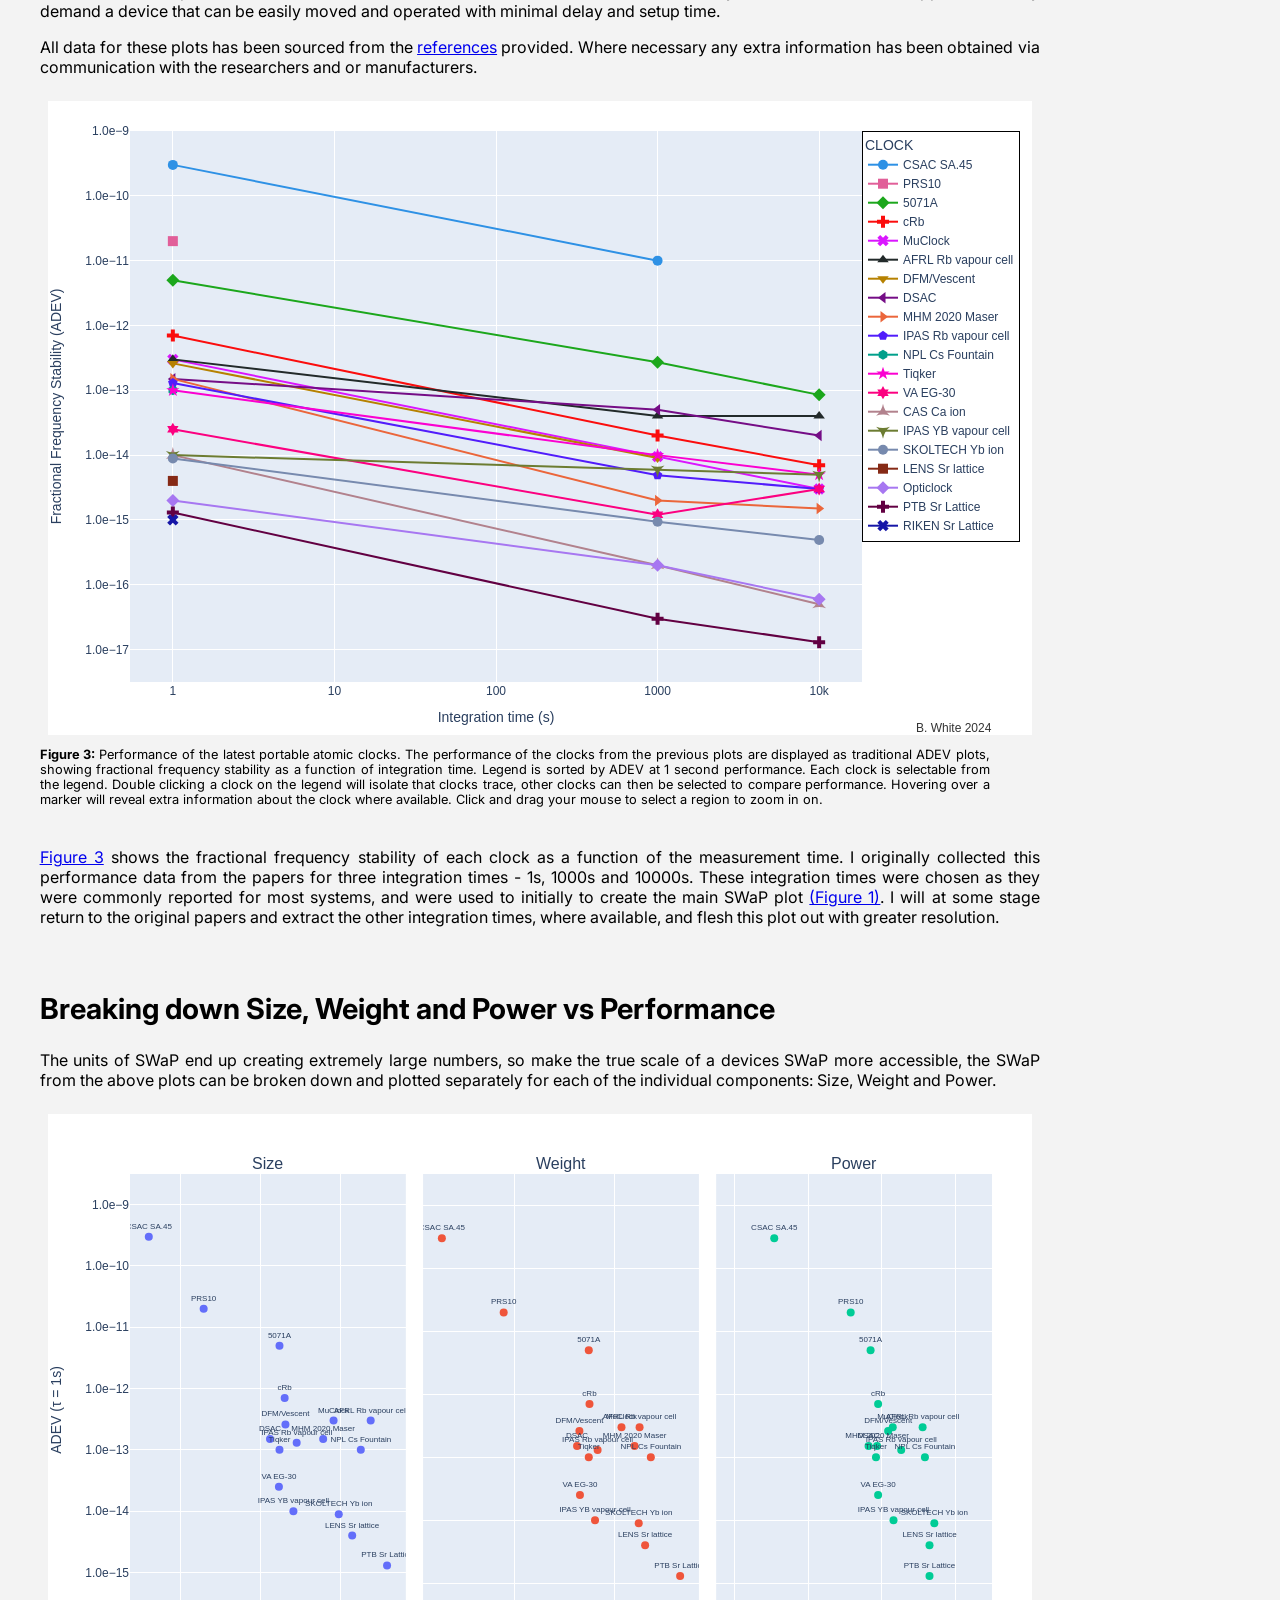
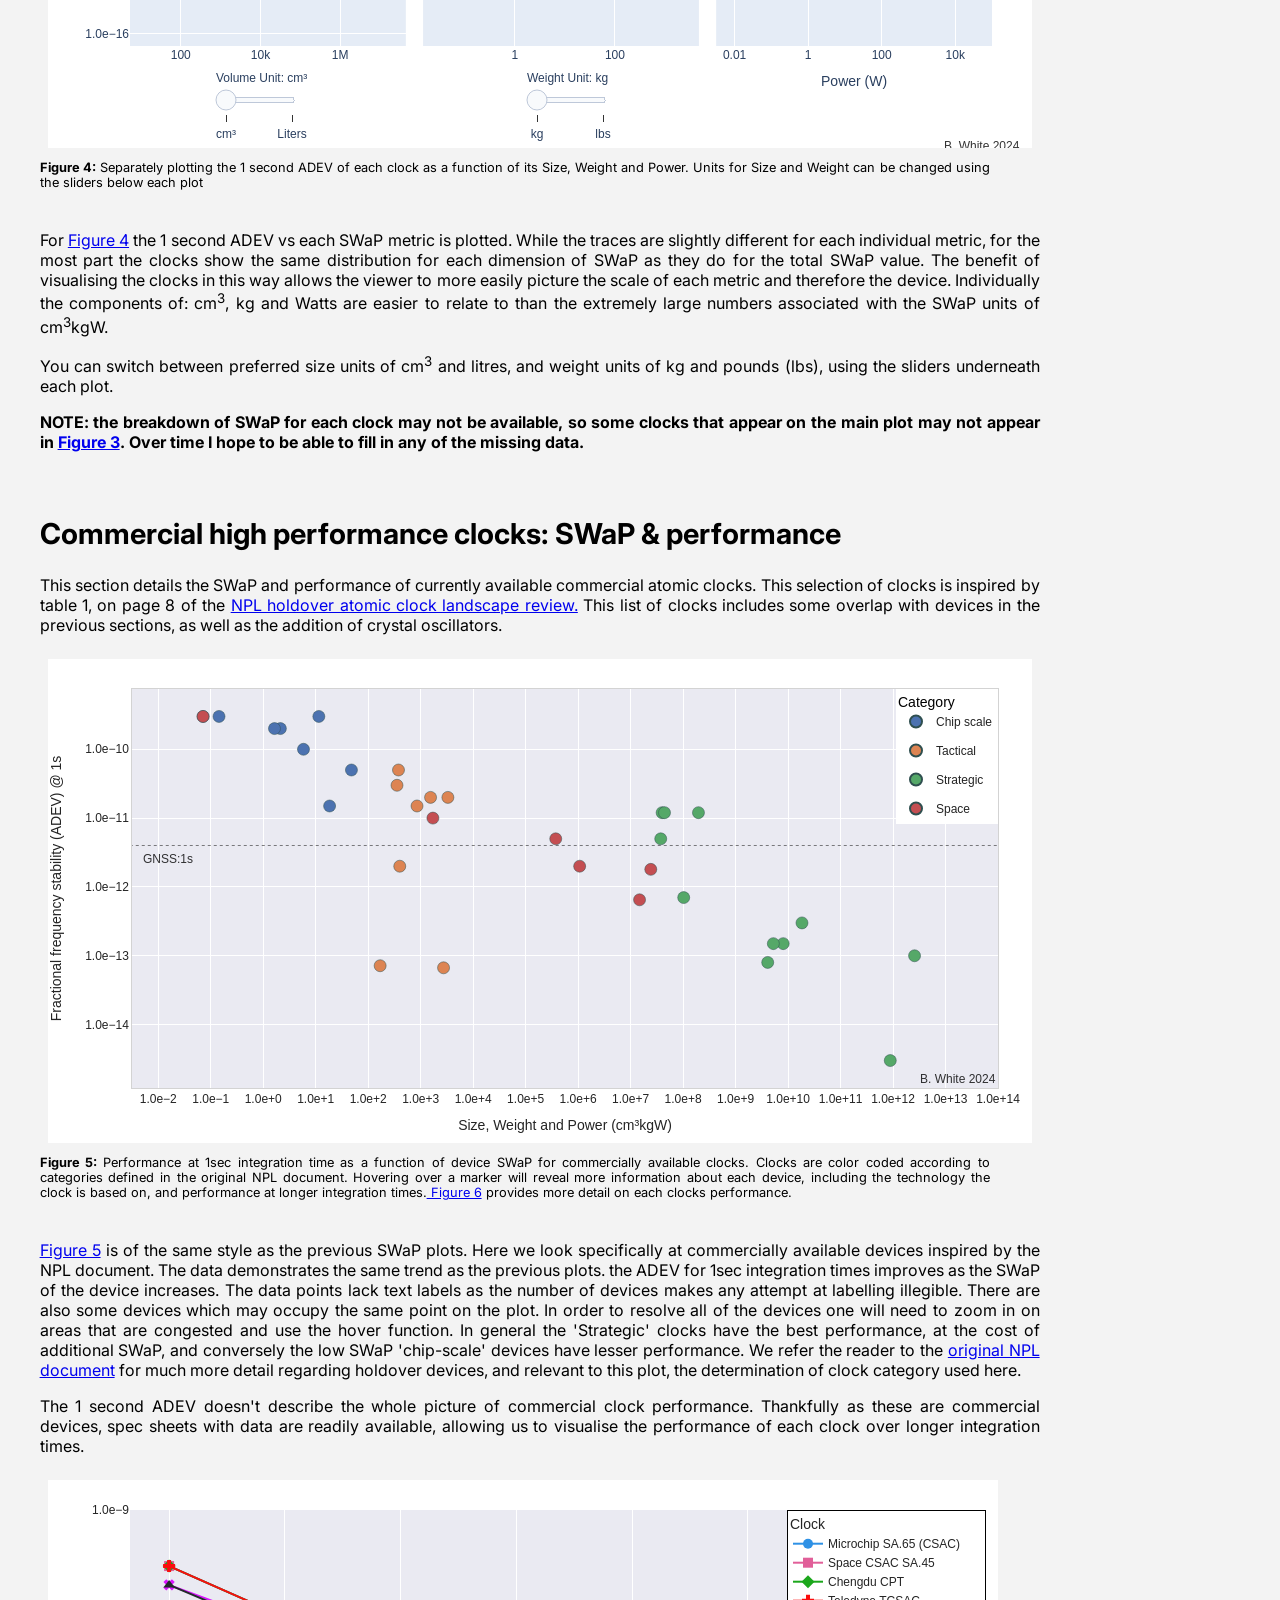
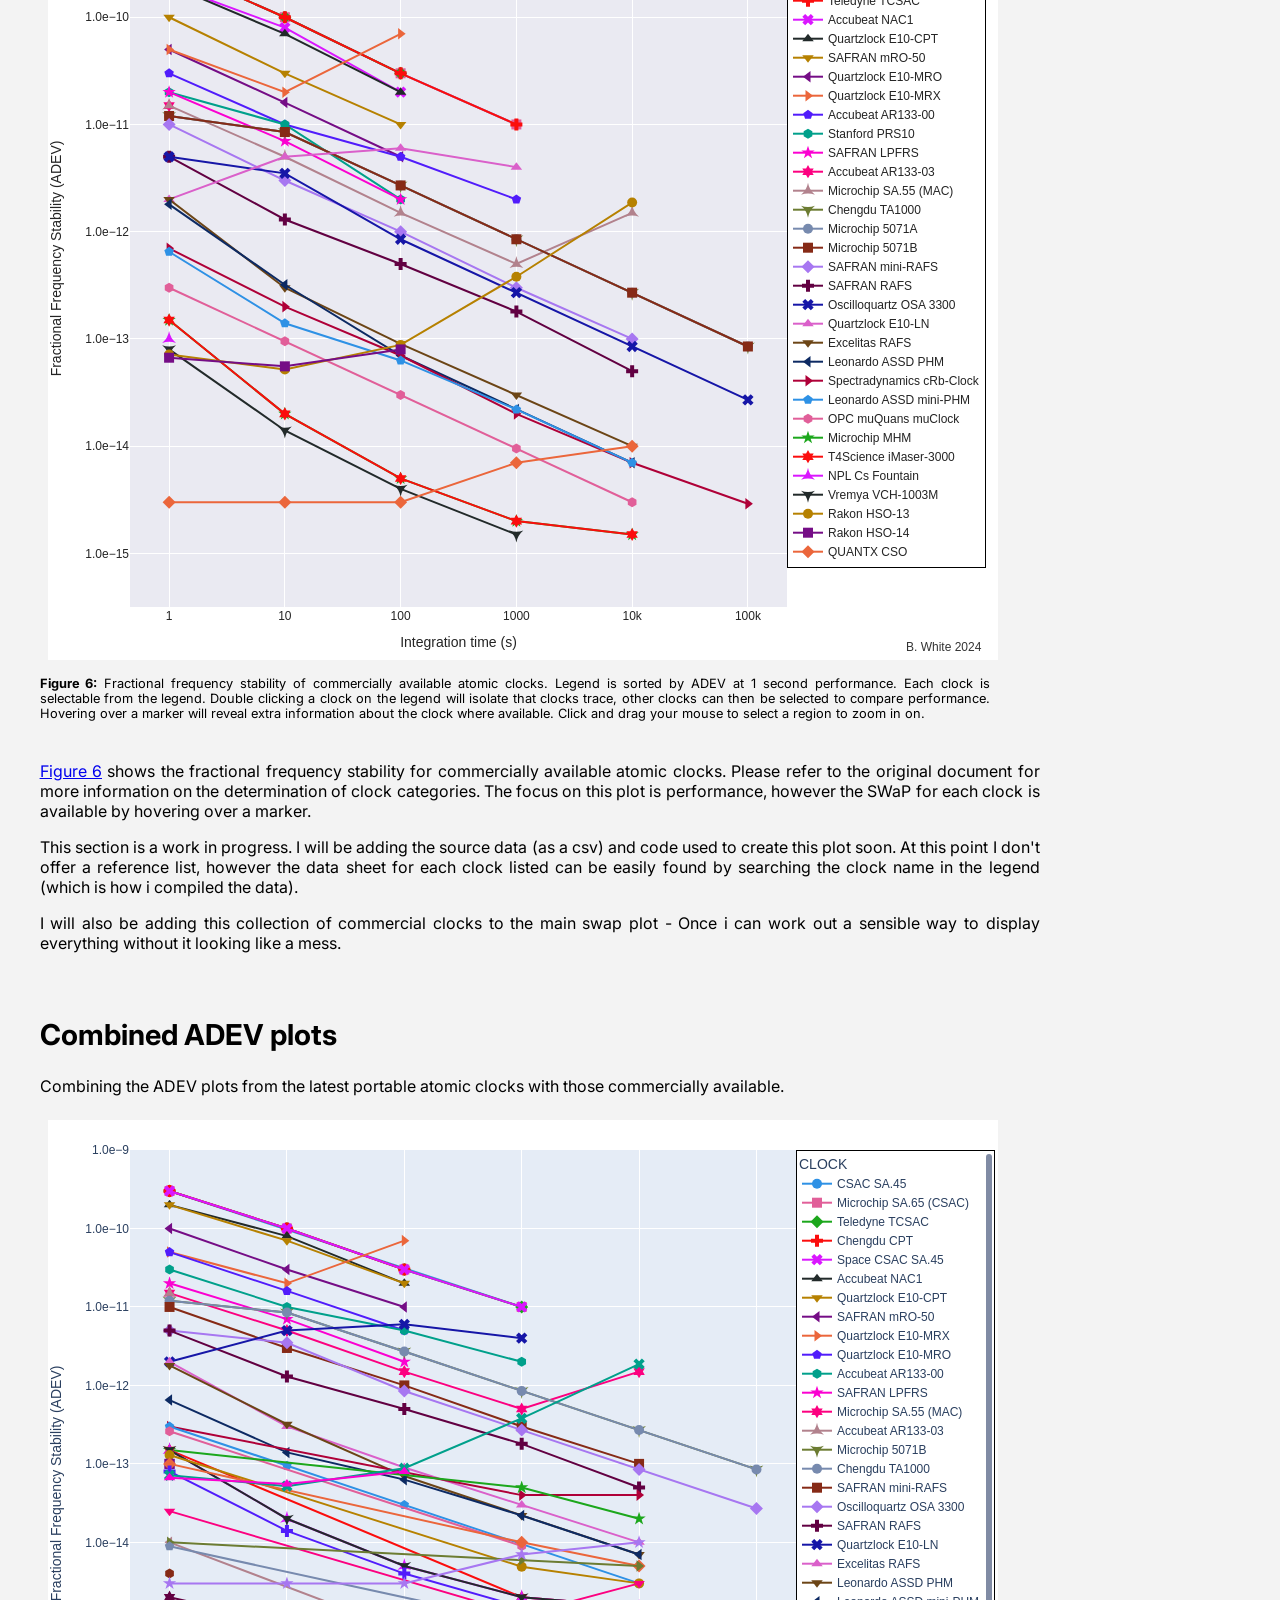
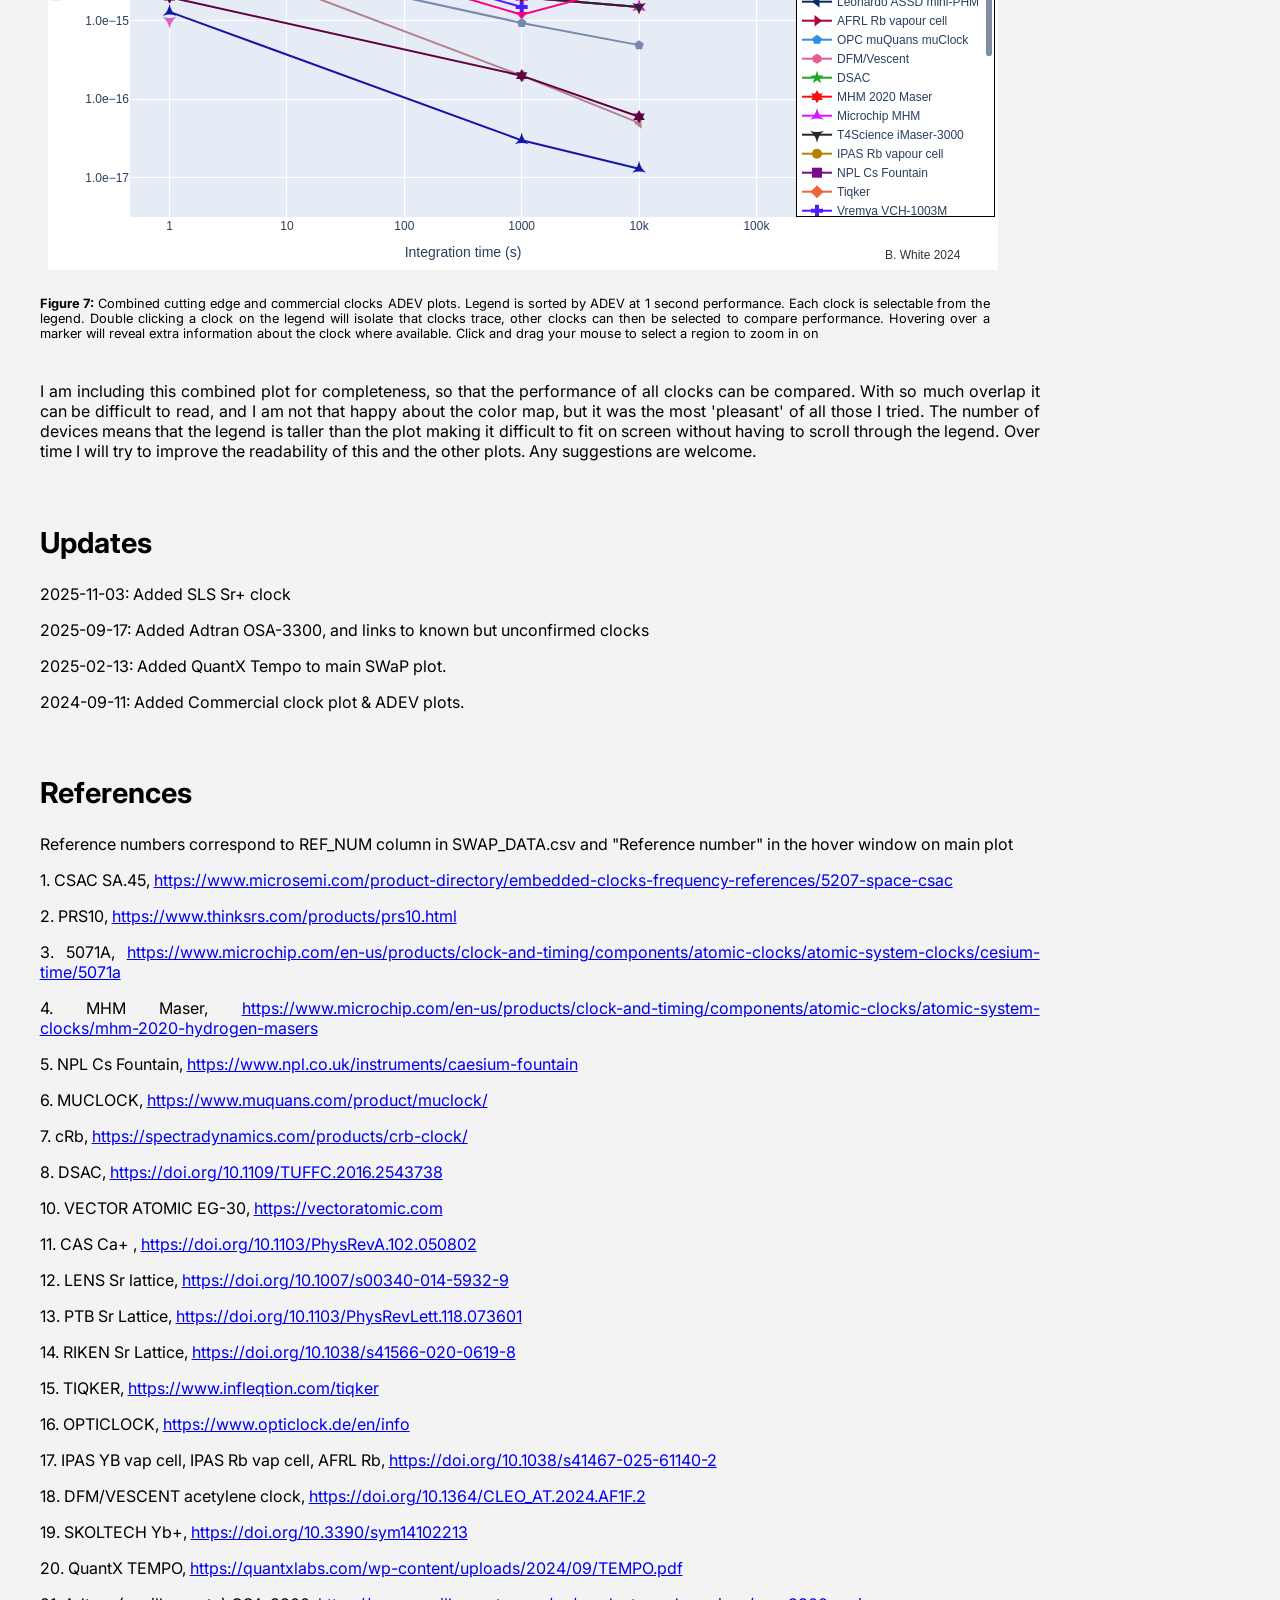
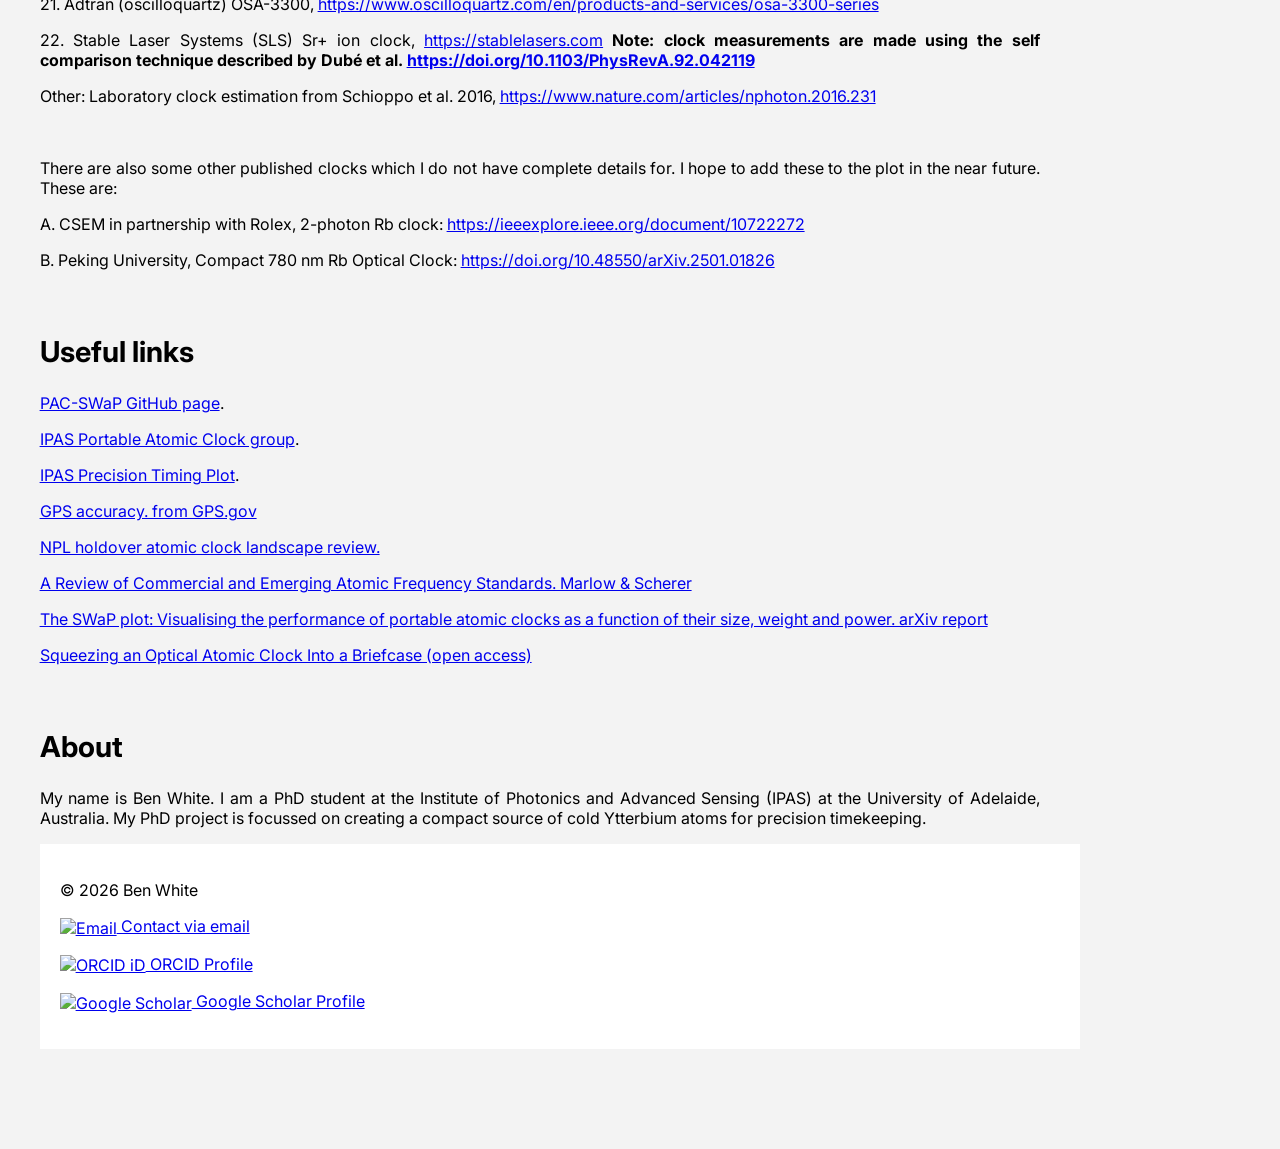
==== commit 832efb9c: "update: SLS SR+ added to CSV and main SWaP plot" ====
--- a/index.html
+++ b/index.html
@@ -56,8 +56,8 @@
 <br>
 <br>
 <strong> For citation purposes, please reference our arXiv report: <a href="https://doi.org/10.48550/arXiv.2409.08484">The SWaP plot: Visualising the performance of portable atomic clocks as a function of their size, weight and power. https://doi.org/10.48550/arXiv.2409.08484.</a></strong> 
-</p>
-
+
+</p>
 
 
 
@@ -108,14 +108,14 @@
 
 <iframe id='Fig1' title="Main SWaP vs Performance Plot for Portable Atomic Clocks" src="SWAP-PLOT-MAIN.html" width="1000" height="650">
 </iframe>
-<p class="caption"><strong>Figure 1:</strong> The full SWaP plot. Clock performance - ADEV for 1s (coloured diamond), 1000s (grey square) or 10,000s (grey circle) - as a function of total system size, weight and power (cm<sup>3</sup>kgW). Dotted horizontal lines show performance indicative of GPS timing at 1e3s, 1e4s, and 1e5s. Note: The plot is becoming quite cluttered in the central region, for best results zoom or hover of the data points of interest.</p>
+<p class="caption"><strong>Figure 1:</strong> The full SWaP plot. Clock performance - ADEV for 1s (coloured diamond), 1000s (grey square) or 10,000s (grey circle) - as a function of total system size, weight and power (cm<sup>3</sup>kgW). Dotted horizontal lines show performance indicative of GPS timing at 1e3s, 1e4s, and 1e5s. The plot is becoming quite cluttered in the central region, for best results zoom or hover of the data points of interest. <strong>Note: SLS Sr+ clock performance calculated from a two-pont self comparison see reference for more information.</strong> </p>
 
 <p class="text-block"> <a href="#Fig1">Figure 1</a> is the full SWaP plot. This plot shows the performance <a href="https://en.wikipedia.org/wiki/Allan_variance"> (ADEV)</a> 
     of portable atomic clocks as a function of system Size, 
     Weight and Power (SWaP). Performance is shown for 1, 1000 and 10,000 second integration times (where available). 
     Hovering over a coloured 1s marker will reveal more information about the clock:
     Wether it is optical or microwave, commercial or research, its SWaP, its ADEV @ 1second, 
-    the manufacturer and or research group, the atomic species, its physics package type and a reference number. This plot conveys all of the information about each clock in a single figure. Further down the page, in subsequent sections, I break the information up into simpler plots that help make some of the general trends more obvious. 
+    the manufacturer and or research group, the atomic species, its physics package type and a reference number (see <a href="#references">reference list</a> list at the bottom of this page). This plot conveys all of the information about each clock in a single figure. Further down the page, in subsequent sections, I break the information up into simpler plots that help make some of the general trends more obvious. 
  </p>
 
 
@@ -222,6 +222,7 @@
 <h2 id="updates"> Updates</h2>
 
 <div class="text-block">
+    <p>2025-11-03: Added SLS Sr+ clock</p>
     <p>2025-09-17: Added Adtran OSA-3300, and links to known but unconfirmed clocks</p>
     <p>2025-02-13: Added QuantX Tempo to main SWaP plot.</p> 
     <p>2024-09-11: Added Commercial clock plot & ADEV plots.</p> 
@@ -307,7 +308,12 @@
 
 
 <p>
-    Laboratory clock Schioppo 2016, <a href="https://www.nature.com/articles/nphoton.2016.231">https://www.nature.com/articles/nphoton.2016.231</a>
+    22. Stable Laser Systems (SLS) Sr+ ion clock, <a href="https://stablelasers.com">https://stablelasers.com</a> <strong>Note: clock measurements are made using the self comparison technique described by Dub&eacute; et al. <a href="https://doi.org/10.1103/PhysRevA.92.042119">https://doi.org/10.1103/PhysRevA.92.042119</a></strong>
+</p>
+
+
+<p>
+    Other: Laboratory clock estimation from Schioppo et al. 2016, <a href="https://www.nature.com/articles/nphoton.2016.231">https://www.nature.com/articles/nphoton.2016.231</a>
 </p>
 
 <br>
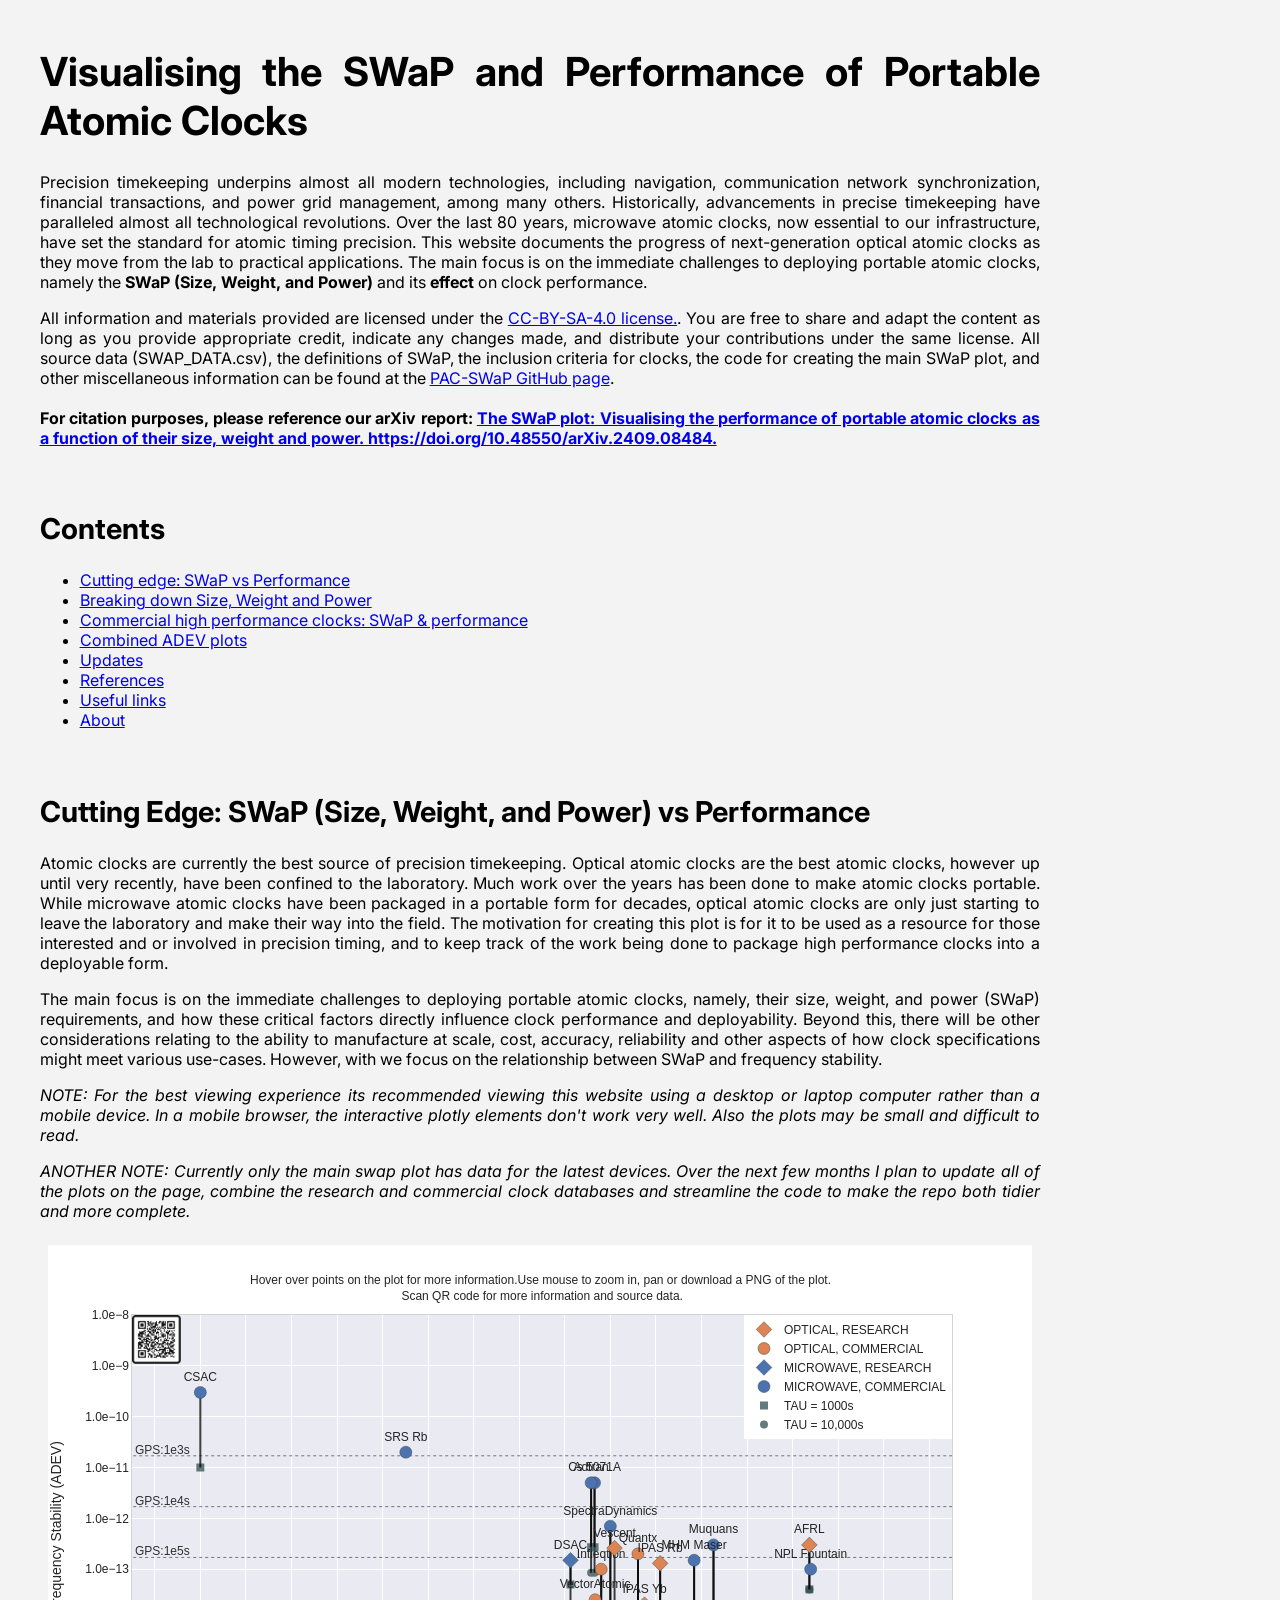
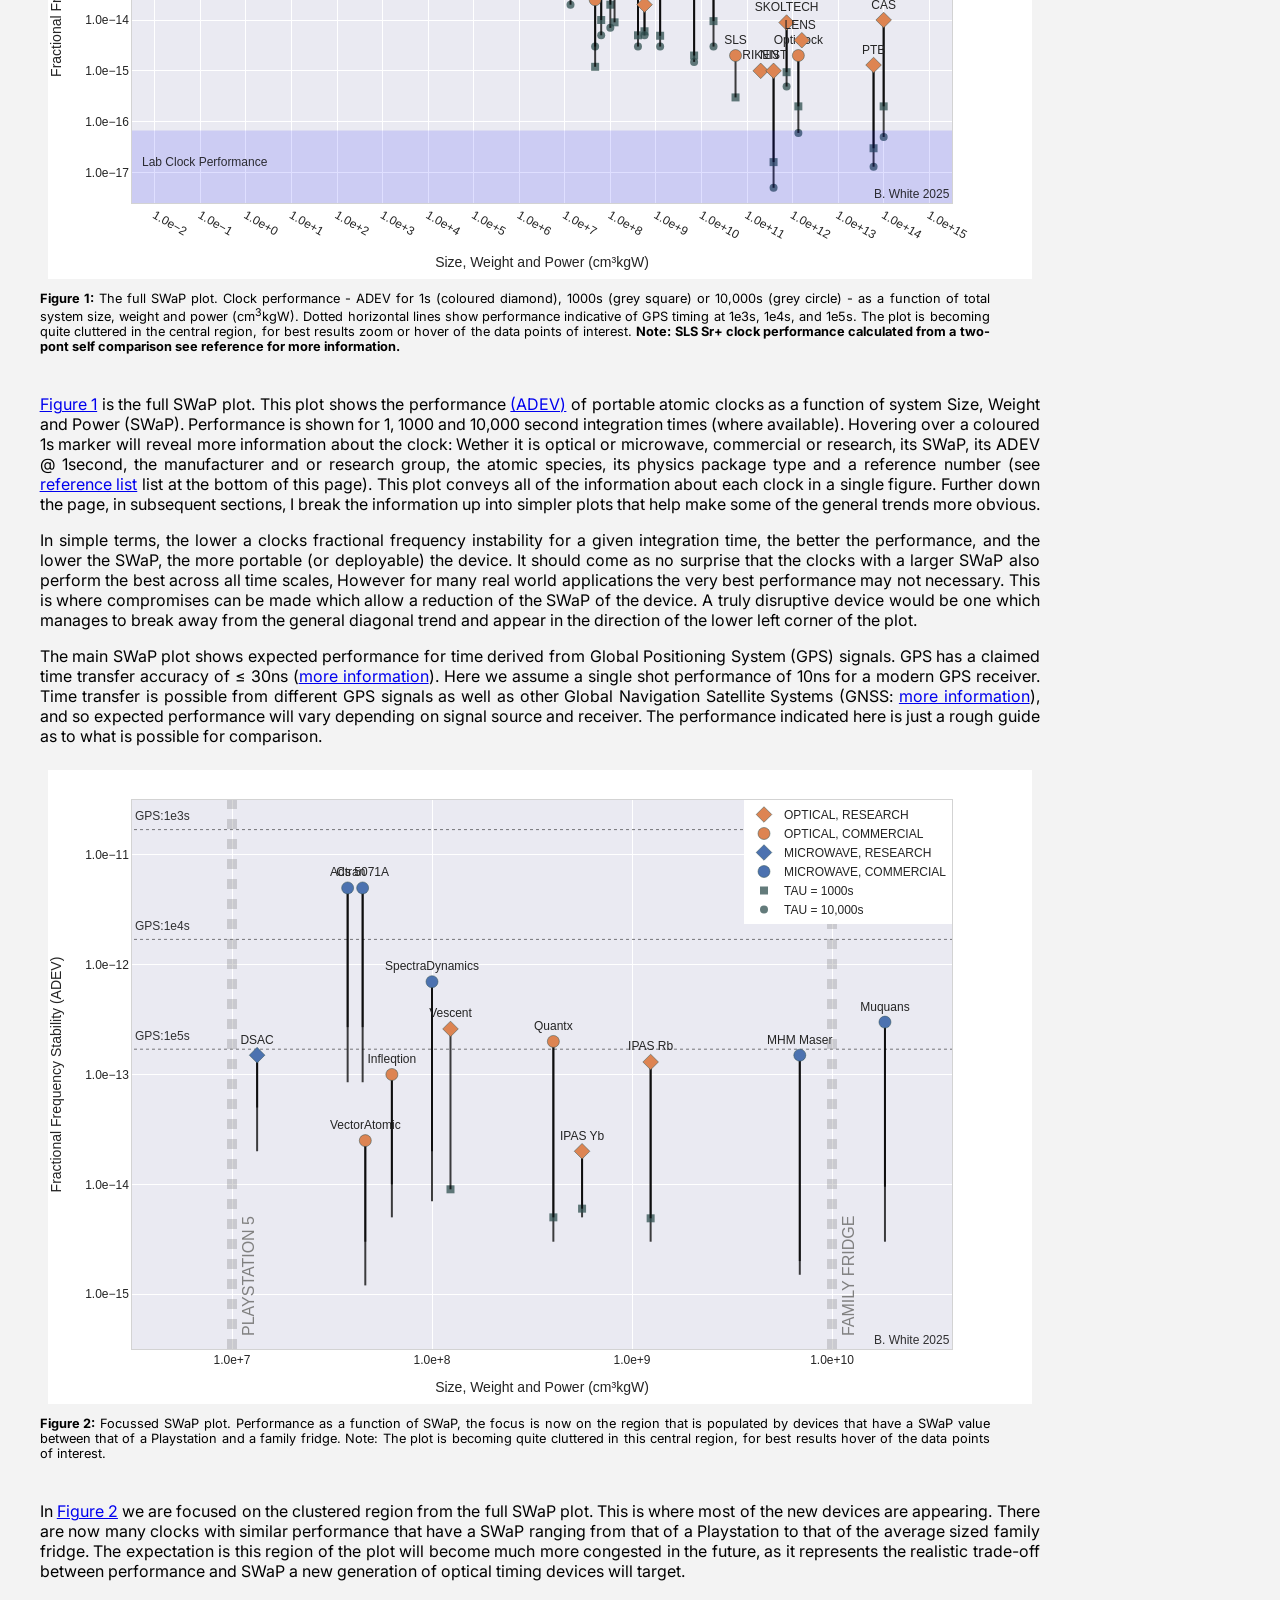
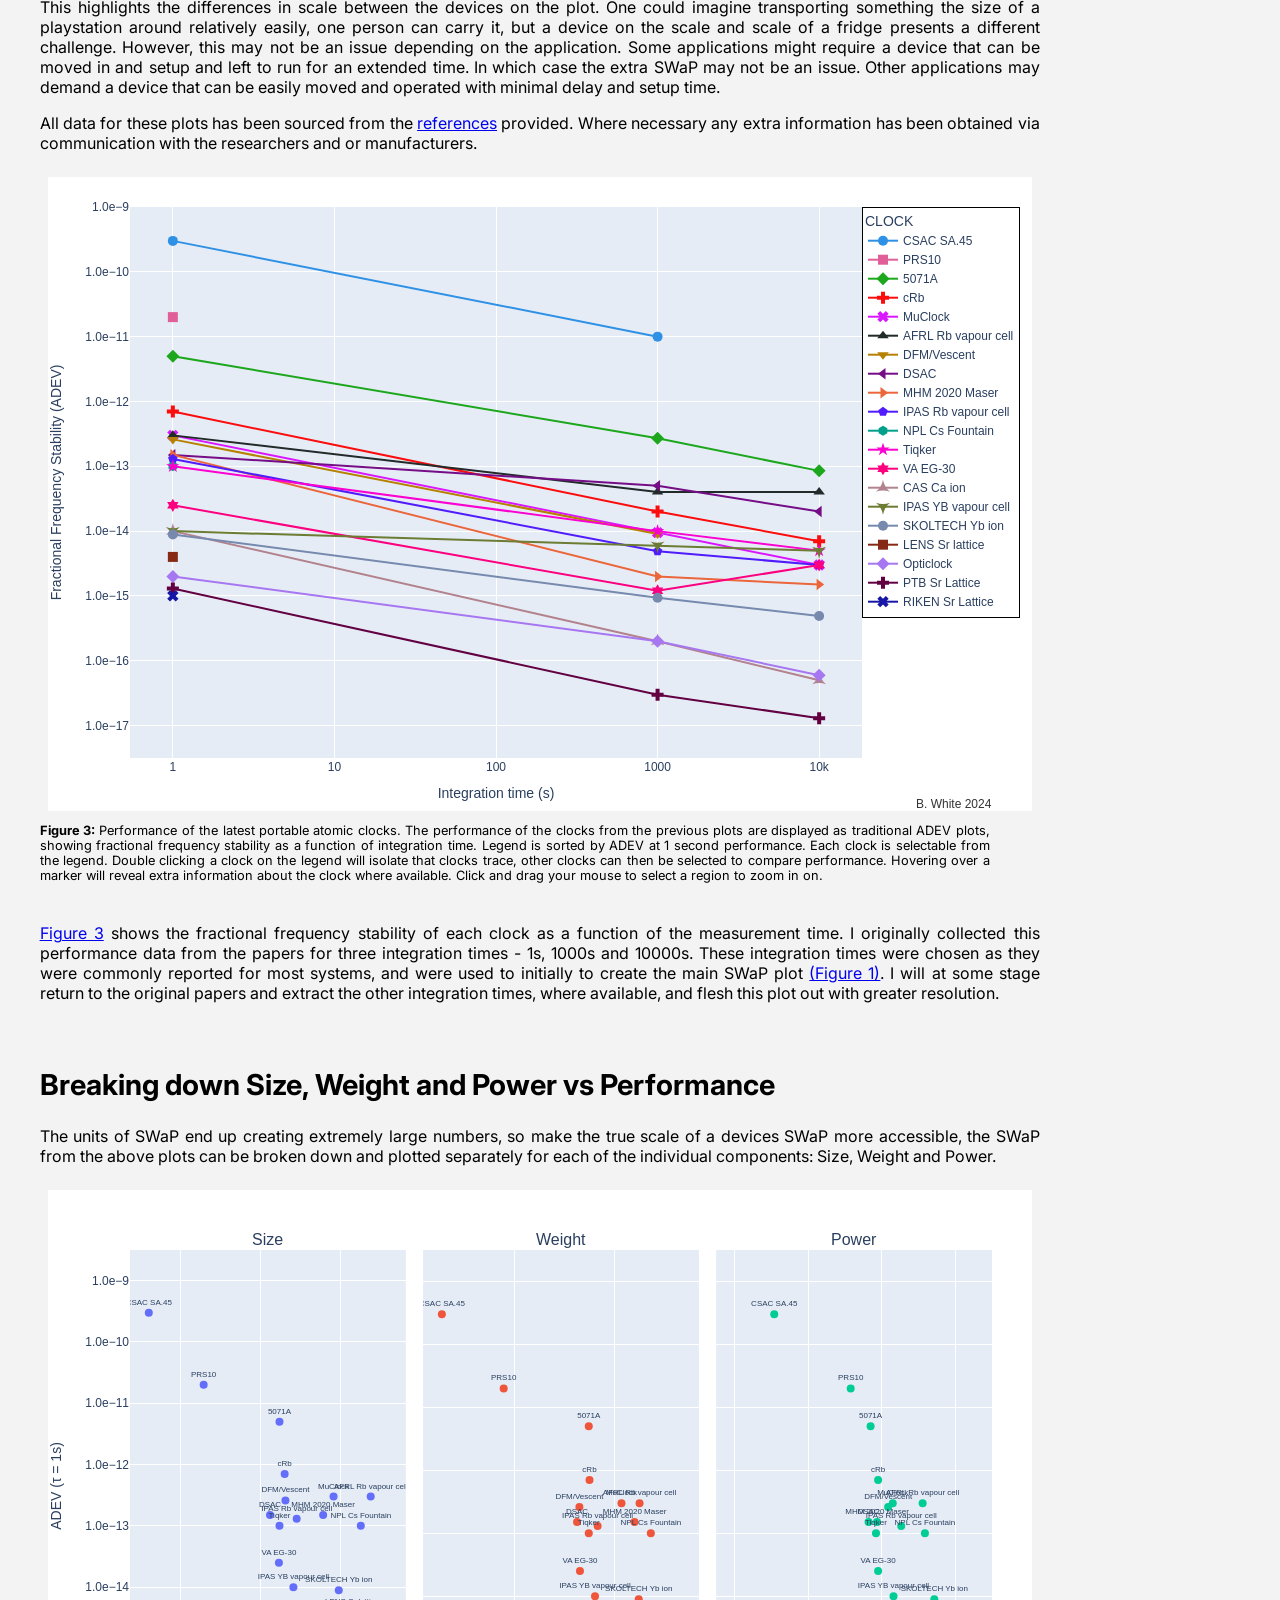
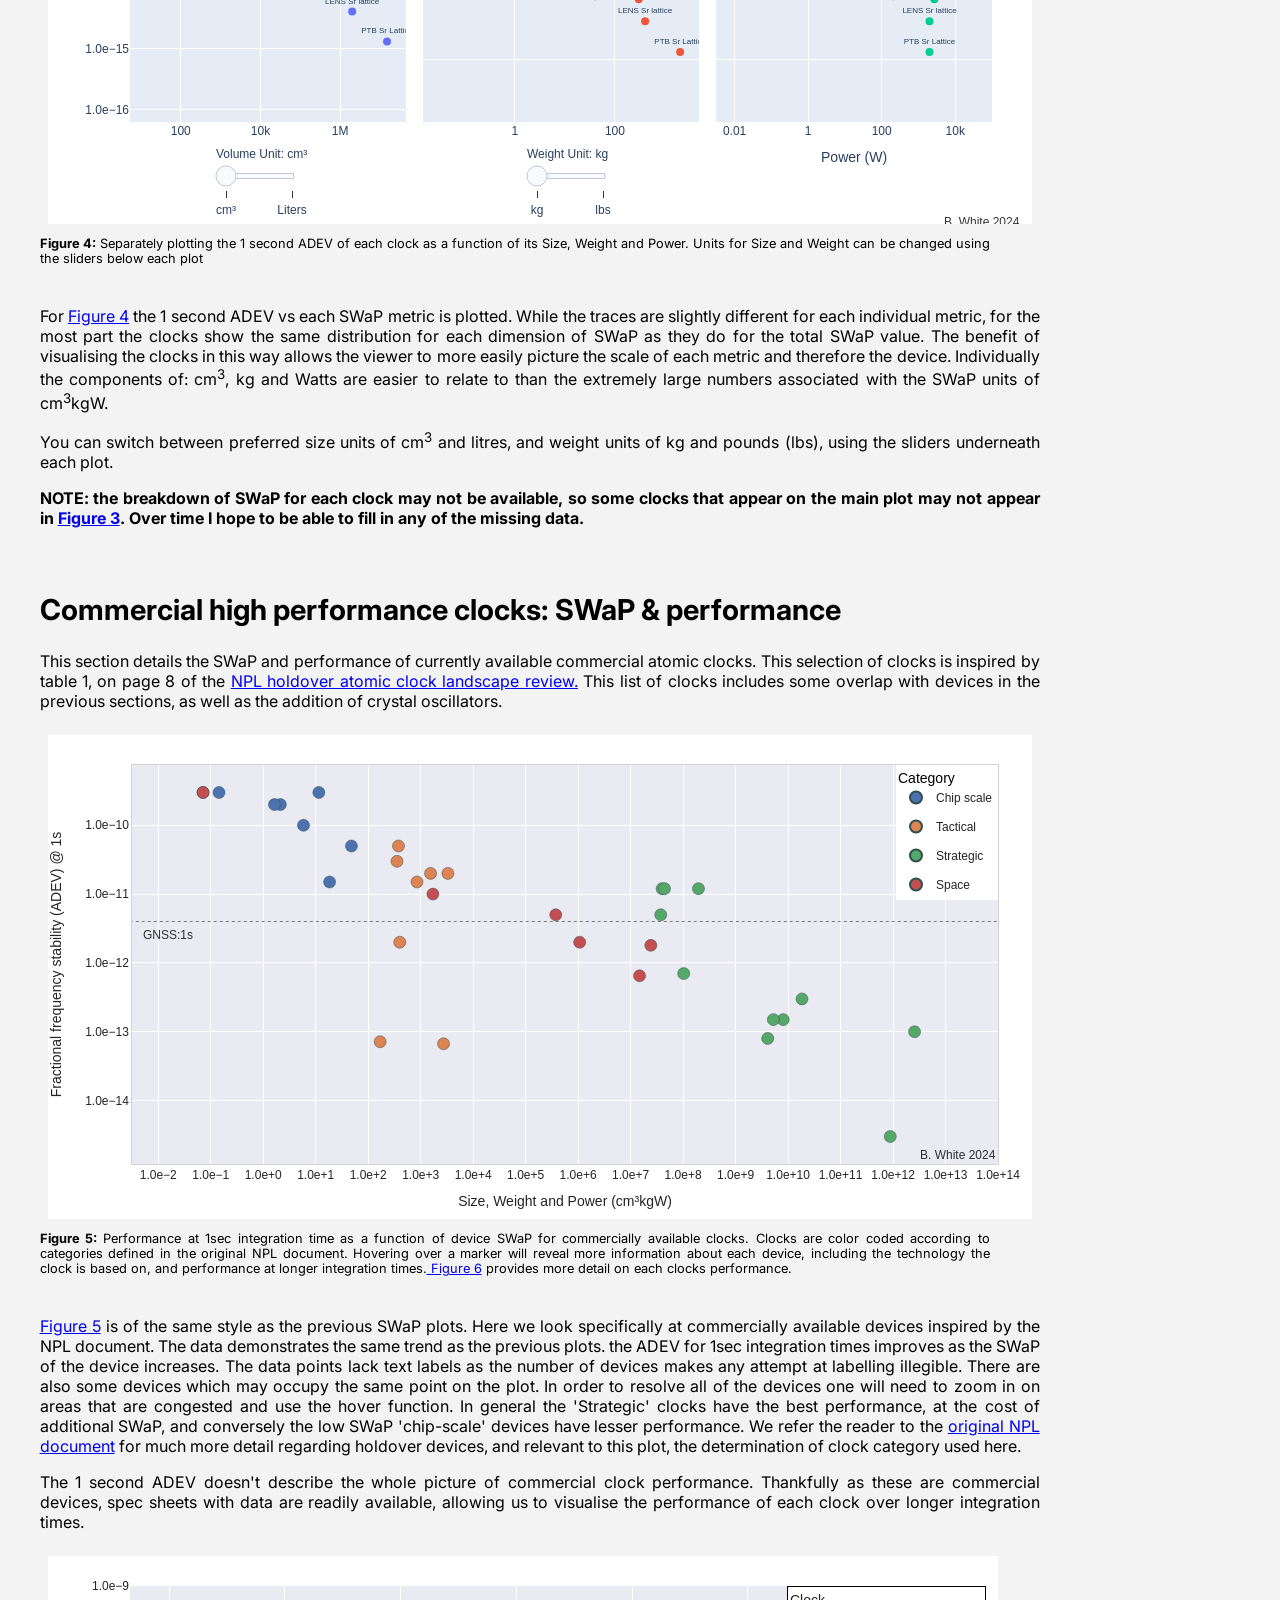
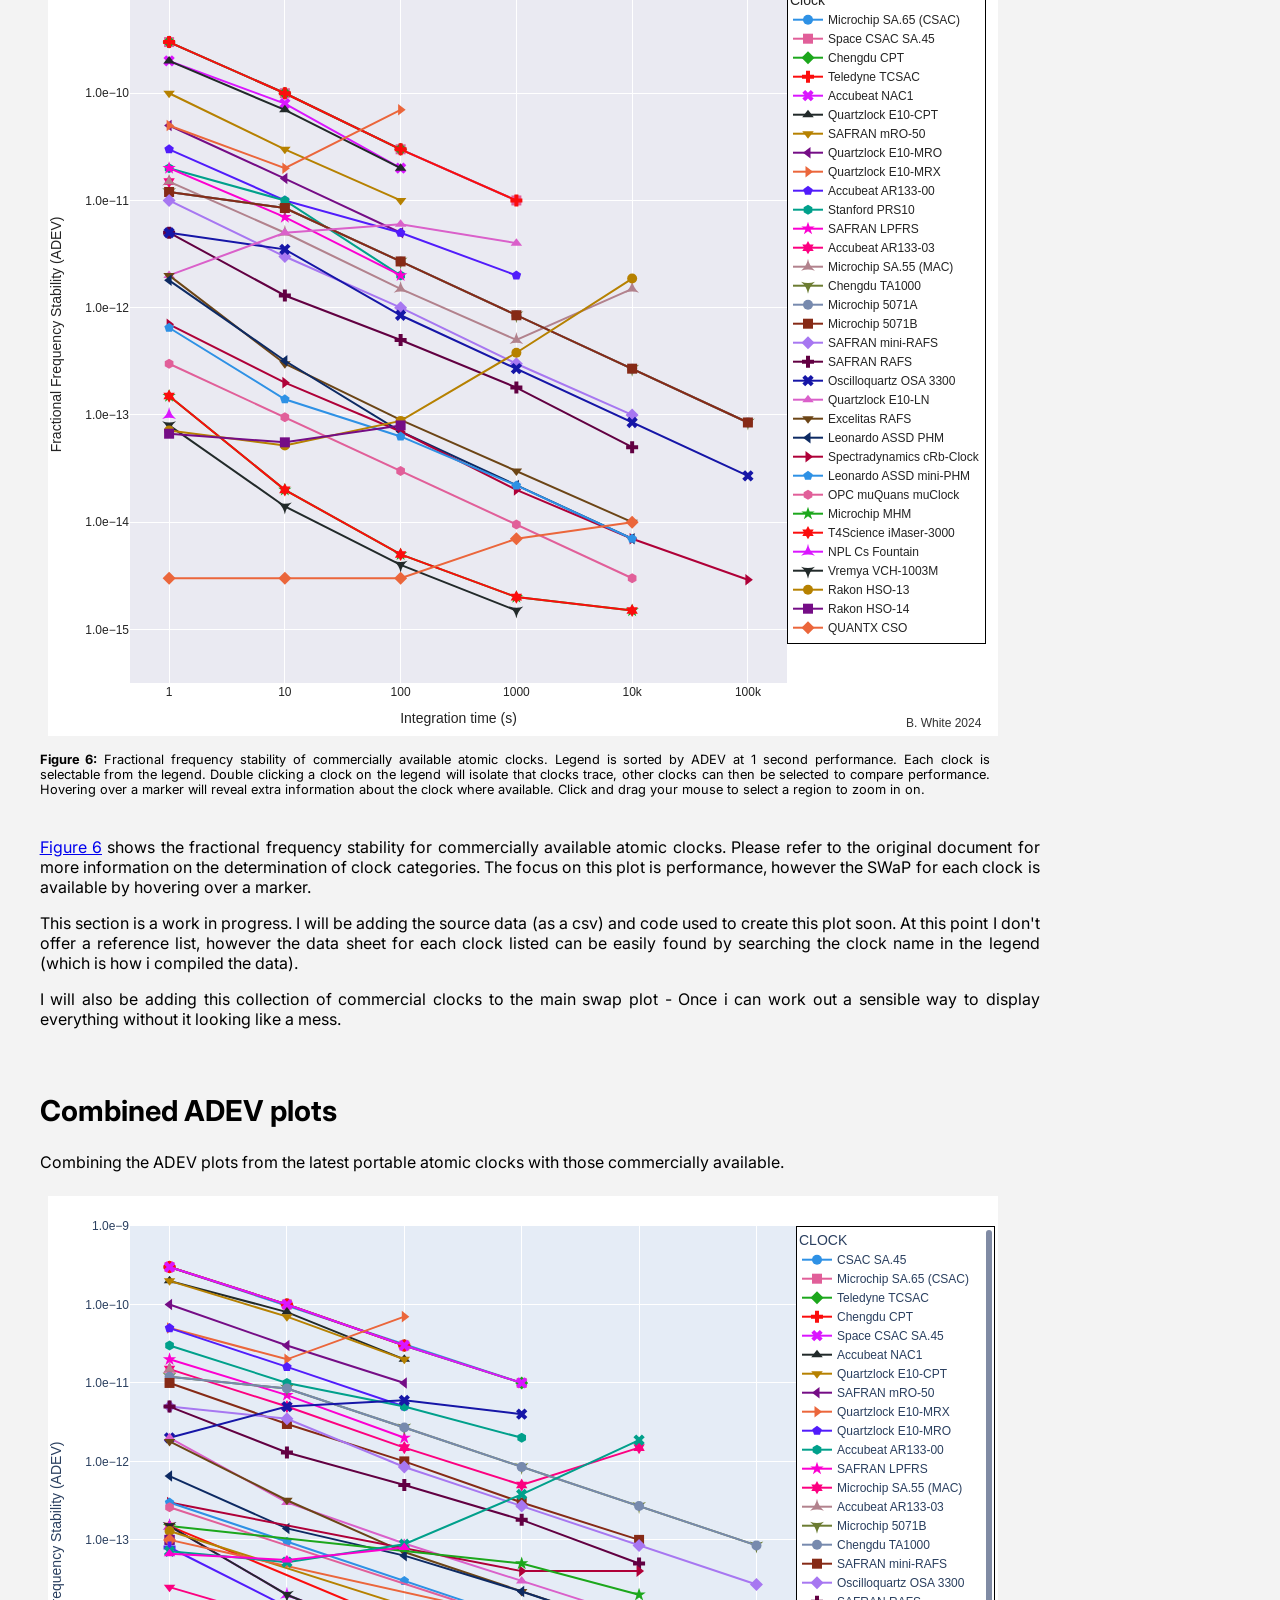
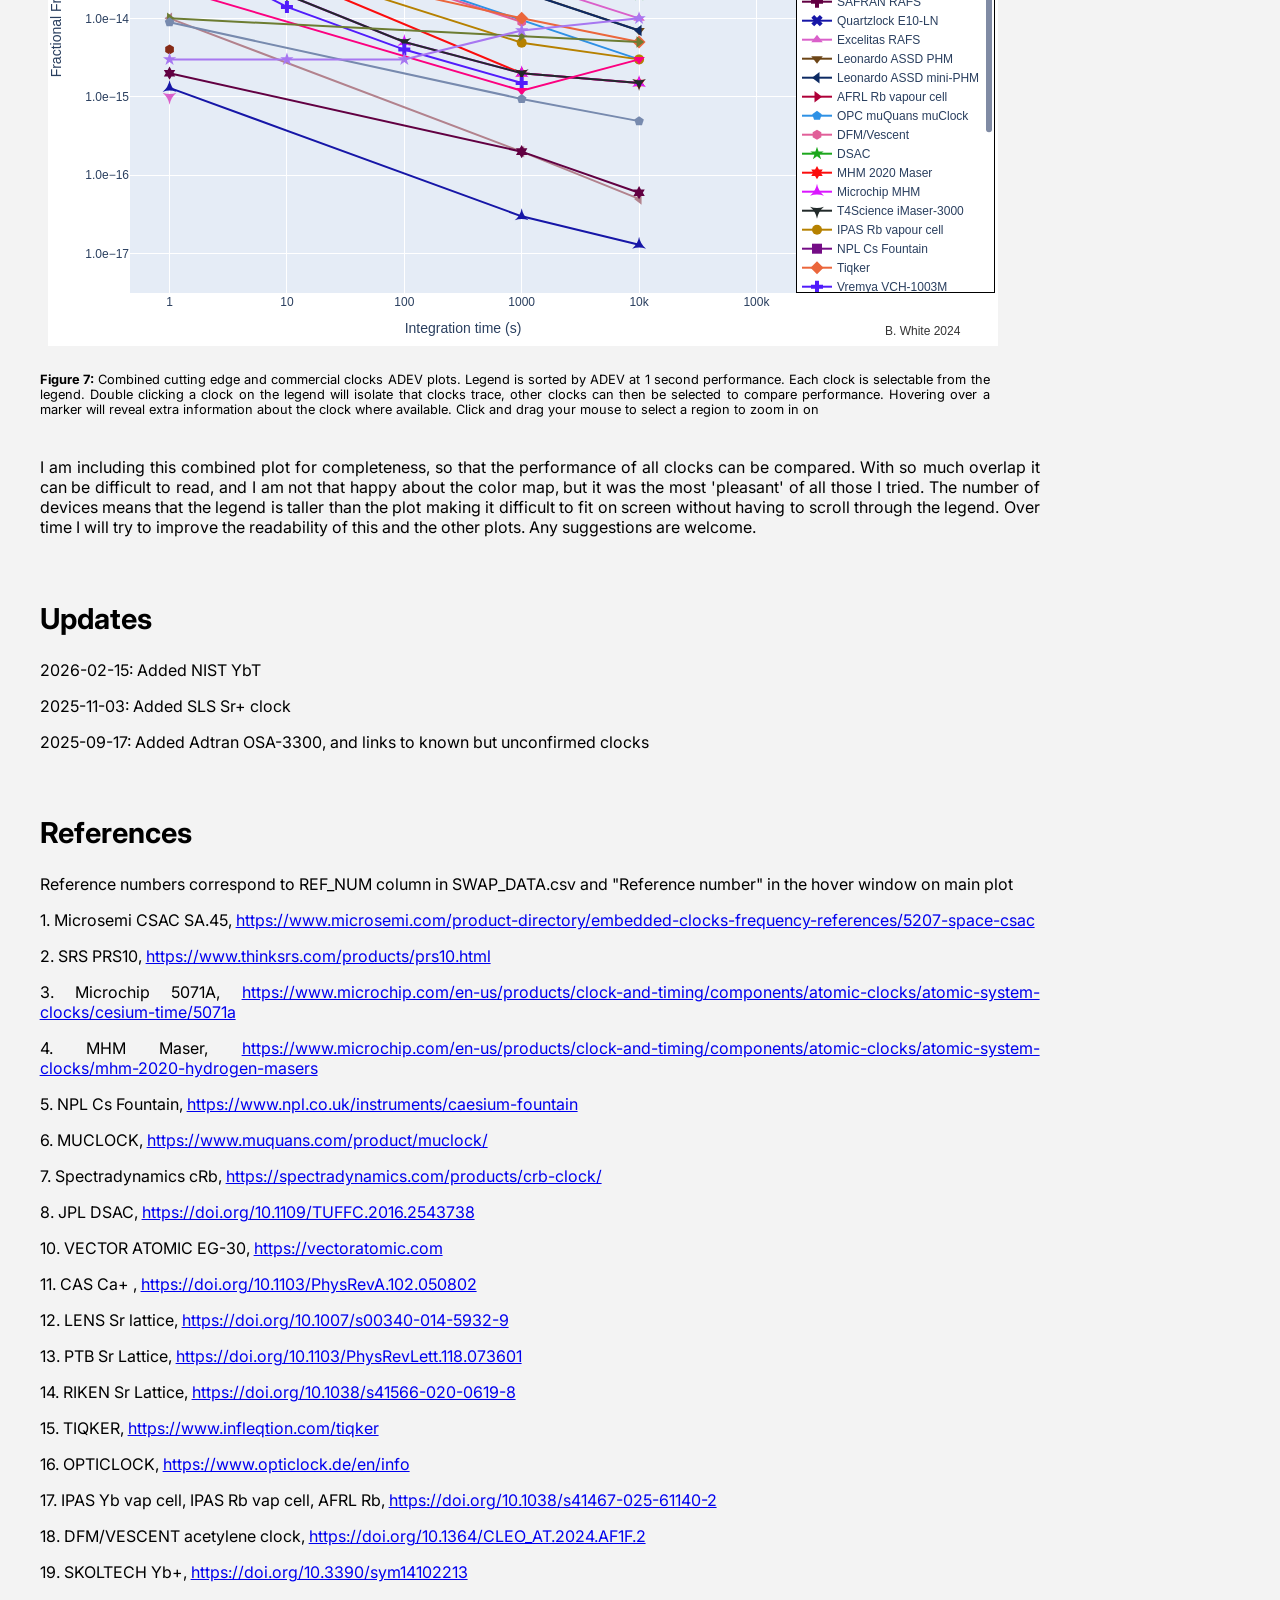
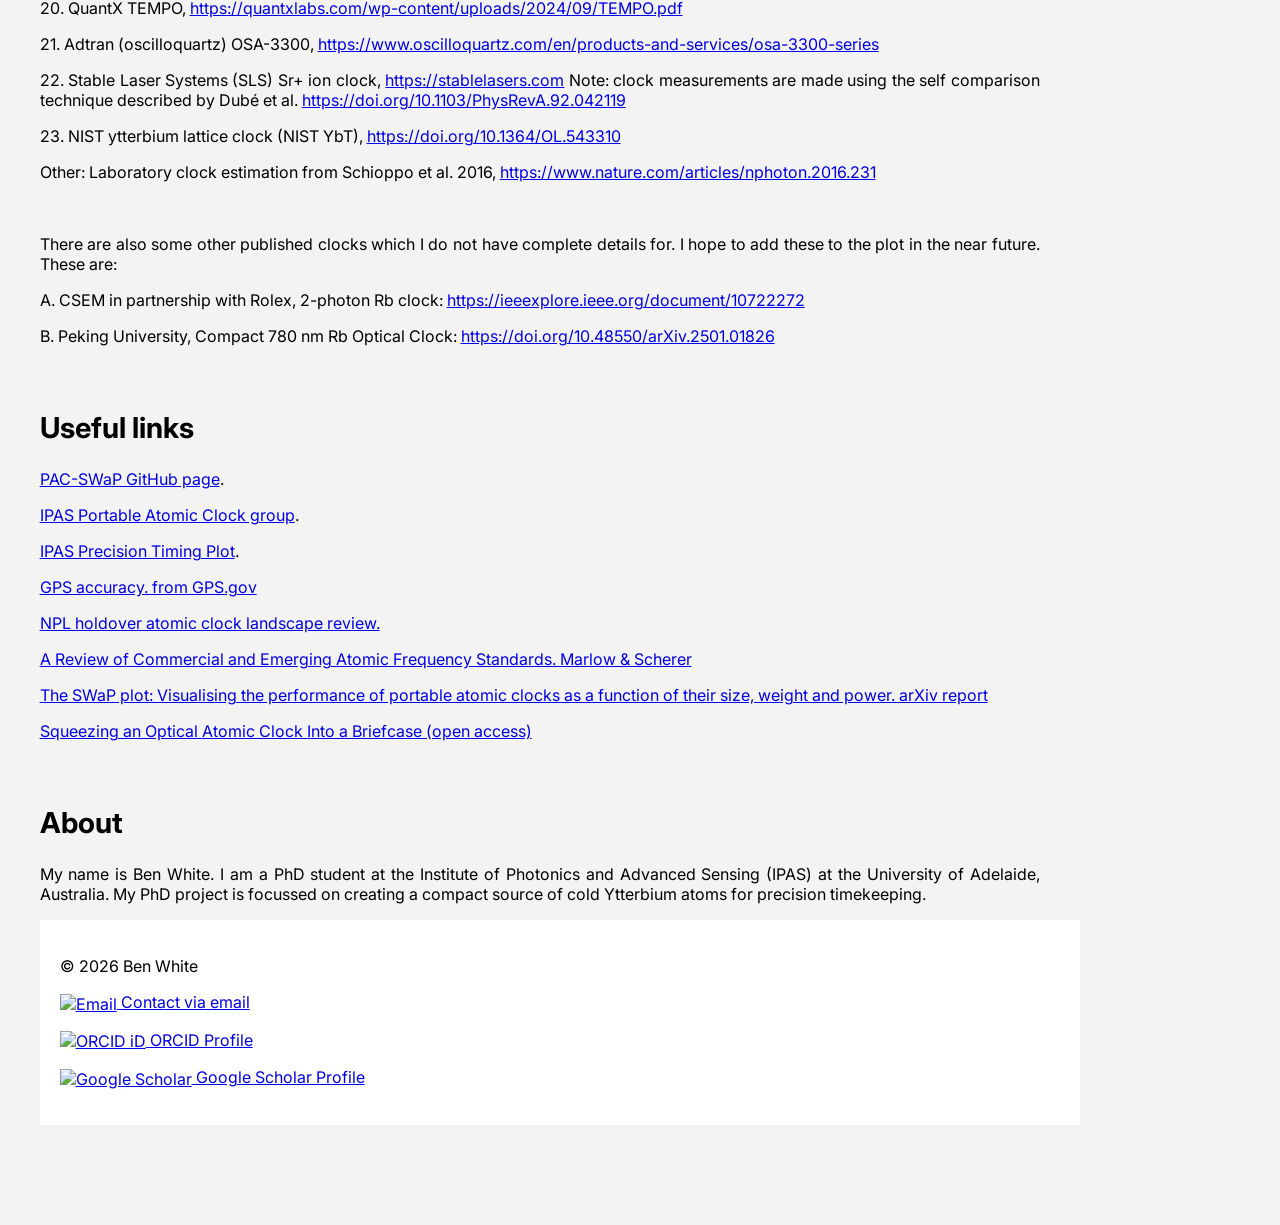
==== commit c8055860: "added NIST YbT and tidy up html" ====
--- a/index.html
+++ b/index.html
@@ -106,7 +106,14 @@
 </p>
 
 
-<iframe id='Fig1' title="Main SWaP vs Performance Plot for Portable Atomic Clocks" src="SWAP-PLOT-MAIN.html" width="1000" height="650">
+
+<p class="text-block">
+<em>
+ANOTHER NOTE: Currently only the main swap plot has data for the latest devices. Over the next few months I plan to update all of the plots on the page, combine the research and commercial clock databases and streamline the code to make the repo both tidier and more complete. 
+</em>
+</p>
+
+<iframe id='Fig1' title="Main SWaP vs Performance Plot for Portable Atomic Clocks" src="SWAP-PLOT-MAIN.html" width="1000" height="650" loading="lazy">
 </iframe>
 <p class="caption"><strong>Figure 1:</strong> The full SWaP plot. Clock performance - ADEV for 1s (coloured diamond), 1000s (grey square) or 10,000s (grey circle) - as a function of total system size, weight and power (cm<sup>3</sup>kgW). Dotted horizontal lines show performance indicative of GPS timing at 1e3s, 1e4s, and 1e5s. The plot is becoming quite cluttered in the central region, for best results zoom or hover of the data points of interest. <strong>Note: SLS Sr+ clock performance calculated from a two-pont self comparison see reference for more information.</strong> </p>
 
@@ -127,7 +134,7 @@
 
 <p class="text-block"> The main SWaP plot shows expected performance for time derived from Global Positioning System (GPS) signals. GPS has a claimed time transfer accuracy of &le; 30ns (<a href="https://www.gps.gov/systems/gps/performance/accuracy/">more information</a>). Here we assume a single shot performance of 10ns for a modern GPS receiver. Time transfer is possible from different GPS signals as well as other Global Navigation Satellite Systems (GNSS: <a href="https://www.advancednavigation.com/tech-articles/global-navigation-satellite-system-gnss-and-satellite-navigation-explained/">more information</a>), and so expected performance will vary depending on signal source and receiver. The performance indicated here is just a rough guide as to what is possible for comparison. 
 </p>
-<iframe id = 'Fig2' src="SWAP-PLOT-FOCUS.html" width="1000" height="650">
+<iframe id = 'Fig2' src="SWAP-PLOT-FOCUS.html" width="1000" height="650" loading="lazy">
 </iframe>
 <p class="caption"><strong>Figure 2:</strong> Focussed SWaP plot. Performance as a function of SWaP, the focus is now on the region that is populated by devices that have a SWaP value between that of a Playstation and a family fridge. Note: The plot is becoming quite cluttered in this central region, for best results hover of the data points of interest. </p>
 
@@ -140,8 +147,8 @@
 <p class="text-block"> All data for these plots has been sourced from the <a href="#references">references</a> provided. Where necessary any extra information has been obtained via communication with the researchers and or manufacturers. 
 </p>
 
-<iframe id = 'Fig_cutting_edge_ADEV' src="SWAP-ADEV.html" width="1000" height="650"></iframe>
-</iframe>
+<iframe id = 'Fig_cutting_edge_ADEV' src="SWAP-ADEV.html" width="1000" height="650" loading="lazy"></iframe>
+
 <p class="caption"><strong>Figure 3:</strong> Performance of the latest portable atomic clocks. The performance of the clocks from the previous plots are displayed as traditional ADEV plots, showing fractional frequency stability as a function of integration time. Legend is sorted by ADEV at 1 second performance. Each clock is selectable from the legend. Double clicking a clock on the legend will isolate that clocks trace, other clocks can then be selected to compare performance. Hovering over a marker will reveal extra information about the clock where available. Click and drag your mouse to select a region to zoom in on.</p>
 
 <p class="text-block"><a href="#Fig_cutting_edge_ADEV">Figure 3</a> shows the fractional frequency stability of each clock as a function of the measurement time. I originally collected this performance data from the papers for three integration times - 1s, 1000s and 10000s. These integration times were chosen as they were commonly reported for most systems, and were used to initially to create the main SWaP plot <a href="#Fig1">(Figure 1)</a>. I will at some stage return to the original papers and extract the other integration times, where available, and flesh this plot out with greater resolution.
@@ -155,7 +162,7 @@
 <p class="text-block"> The units of SWaP end up creating extremely large numbers, so make the true scale of a devices SWaP more accessible, the SWaP from the above plots can be broken down and plotted separately for each of the individual components: Size, Weight and Power. 
 </p>
 
-<iframe id = 'Fig3' src="SWAP-PLOT-SLIDERS.html" width="1000" height="650">
+<iframe id = 'Fig3' src="SWAP-PLOT-SLIDERS.html" width="1000" height="650" loading="lazy">
 </iframe>
 <p class="caption"><strong>Figure 4:</strong> Separately plotting the 1 second ADEV of each clock as a function of its Size, Weight and Power. Units for Size and Weight can be changed using the sliders below each plot </p>
 
@@ -177,8 +184,8 @@
 <p class="text-block"> This section details the SWaP and performance of currently available commercial atomic clocks. This selection of clocks is inspired by table 1, on page 8 of the <a href="https://eprintspublications.npl.co.uk/9987/"> NPL holdover atomic clock landscape review.</a> This list of clocks includes some overlap with devices in the previous sections, as well as the addition of crystal oscillators.
 </p>
 
-<iframe id = 'Fig_commercial_swap' src="commercial_swap.html" width="1000" height="500"></iframe>
-</iframe>
+<iframe id = 'Fig_commercial_swap' src="commercial_swap.html" width="1000" height="500" loading="lazy"></iframe>
+
 <p class="caption"><strong>Figure 5:</strong> Performance at 1sec integration time as a function of device SWaP for commercially available clocks. Clocks are color coded according to categories defined in the original NPL document. Hovering over a marker will reveal more information about each device, including the technology the clock is based on, and performance at longer integration times.<a href="#Fig_commercial"> Figure 6</a> provides more detail on each clocks performance. </p>
 
 <p class="text-block">
@@ -189,8 +196,8 @@
 <p class="text-block">The 1 second ADEV doesn't describe the whole picture of commercial clock performance. Thankfully as these are commercial devices, spec sheets with data are readily available, allowing us to visualise the performance of each clock over longer integration times.</p>
 
 
-<iframe id = 'Fig_commercial' src="commercial_atomic_clock_performance.html" width="1000" height="800"></iframe>
-</iframe>
+<iframe id = 'Fig_commercial' src="commercial_atomic_clock_performance.html" width="1000" height="800" loading="lazy"></iframe>
+
 <p class="caption"><strong>Figure 6:</strong> Fractional frequency stability of commercially available atomic clocks. Legend is sorted by ADEV at 1 second performance. Each clock is selectable from the legend. Double clicking a clock on the legend will isolate that clocks trace, other clocks can then be selected to compare performance. Hovering over a marker will reveal extra information about the clock where available. Click and drag your mouse to select a region to zoom in on.</p>
 
 
@@ -211,8 +218,8 @@
     <p>Combining the ADEV plots from the latest portable atomic clocks with those commercially available.</p> 
 
 
-<iframe id = 'Fig_combined_ADEV' src="MONSTER-ADEV.html" width="1000" height="780"></iframe>
-</iframe>
+<iframe id = 'Fig_combined_ADEV' src="MONSTER-ADEV.html" width="1000" height="780" loading="lazy"></iframe>
+
 <p class="caption"><strong>Figure 7:</strong> Combined cutting edge and commercial clocks ADEV plots. Legend is sorted by ADEV at 1 second performance. Each clock is selectable from the legend. Double clicking a clock on the legend will isolate that clocks trace, other clocks can then be selected to compare performance. Hovering over a marker will reveal extra information about the clock where available. Click and drag your mouse to select a region to zoom in on</p>
 
 <div class="text-block">
@@ -222,10 +229,10 @@
 <h2 id="updates"> Updates</h2>
 
 <div class="text-block">
+    <p>2026-02-15: Added NIST YbT</p>
     <p>2025-11-03: Added SLS Sr+ clock</p>
     <p>2025-09-17: Added Adtran OSA-3300, and links to known but unconfirmed clocks</p>
-    <p>2025-02-13: Added QuantX Tempo to main SWaP plot.</p> 
-    <p>2024-09-11: Added Commercial clock plot & ADEV plots.</p> 
+
 
 
 
@@ -241,13 +248,13 @@
 
 <div class="references">
 <p>
-    1. CSAC SA.45, <a href="https://www.microsemi.com/product-directory/embedded-clocks-frequency-references/5207-space-csac">https://www.microsemi.com/product-directory/embedded-clocks-frequency-references/5207-space-csac</a>
-</p>
-<p>
-    2. PRS10, <a href="https://www.thinksrs.com/products/prs10.html">https://www.thinksrs.com/products/prs10.html</a>
-</p>
-<p>
-    3. 5071A, <a href="https://www.microchip.com/en-us/products/clock-and-timing/components/atomic-clocks/atomic-system-clocks/cesium-time/5071a">https://www.microchip.com/en-us/products/clock-and-timing/components/atomic-clocks/atomic-system-clocks/cesium-time/5071a</a>
+    1. Microsemi CSAC SA.45, <a href="https://www.microsemi.com/product-directory/embedded-clocks-frequency-references/5207-space-csac">https://www.microsemi.com/product-directory/embedded-clocks-frequency-references/5207-space-csac</a>
+</p>
+<p>
+    2. SRS PRS10, <a href="https://www.thinksrs.com/products/prs10.html">https://www.thinksrs.com/products/prs10.html</a>
+</p>
+<p>
+    3. Microchip 5071A, <a href="https://www.microchip.com/en-us/products/clock-and-timing/components/atomic-clocks/atomic-system-clocks/cesium-time/5071a">https://www.microchip.com/en-us/products/clock-and-timing/components/atomic-clocks/atomic-system-clocks/cesium-time/5071a</a>
 </p>
 <p>
     4. MHM Maser, <a href="https://www.microchip.com/en-us/products/clock-and-timing/components/atomic-clocks/atomic-system-clocks/mhm-2020-hydrogen-masers">https://www.microchip.com/en-us/products/clock-and-timing/components/atomic-clocks/atomic-system-clocks/mhm-2020-hydrogen-masers</a>
@@ -259,10 +266,10 @@
     6. MUCLOCK, <a href="https://www.muquans.com/product/muclock/">https://www.muquans.com/product/muclock/</a>
 </p>
 <p>
-    7. cRb, <a href="https://spectradynamics.com/products/crb-clock/">https://spectradynamics.com/products/crb-clock/</a>
-</p>
-<p>
-    8. DSAC, <a href="https://doi.org/10.1109/TUFFC.2016.2543738">https://doi.org/10.1109/TUFFC.2016.2543738</a>
+    7. Spectradynamics cRb, <a href="https://spectradynamics.com/products/crb-clock/">https://spectradynamics.com/products/crb-clock/</a>
+</p>
+<p>
+    8. JPL DSAC, <a href="https://doi.org/10.1109/TUFFC.2016.2543738">https://doi.org/10.1109/TUFFC.2016.2543738</a>
 </p>
 <p>
     10. VECTOR ATOMIC EG-30, <a href="https://vectoratomic.com">https://vectoratomic.com</a>
@@ -286,7 +293,7 @@
     16. OPTICLOCK, <a href="https://www.opticlock.de/en/info">https://www.opticlock.de/en/info</a>
 </p>
 <p>
-    17. IPAS YB vap cell, IPAS Rb vap cell, AFRL Rb, <a href="https://doi.org/10.1038/s41467-025-61140-2">https://doi.org/10.1038/s41467-025-61140-2</a>
+    17. IPAS Yb vap cell, IPAS Rb vap cell, AFRL Rb, <a href="https://doi.org/10.1038/s41467-025-61140-2">https://doi.org/10.1038/s41467-025-61140-2</a>
 </p>
 
 <p>
@@ -308,7 +315,11 @@
 
 
 <p>
-    22. Stable Laser Systems (SLS) Sr+ ion clock, <a href="https://stablelasers.com">https://stablelasers.com</a> <strong>Note: clock measurements are made using the self comparison technique described by Dub&eacute; et al. <a href="https://doi.org/10.1103/PhysRevA.92.042119">https://doi.org/10.1103/PhysRevA.92.042119</a></strong>
+    22. Stable Laser Systems (SLS) Sr+ ion clock, <a href="https://stablelasers.com">https://stablelasers.com</a> Note: clock measurements are made using the self comparison technique described by Dub&eacute; et al. <a href="https://doi.org/10.1103/PhysRevA.92.042119">https://doi.org/10.1103/PhysRevA.92.042119</a>
+</p>
+
+<p>
+    23. NIST ytterbium lattice clock (NIST YbT), <a href="https://doi.org/10.1364/OL.543310">https://doi.org/10.1364/OL.543310</a> 
 </p>
 
 
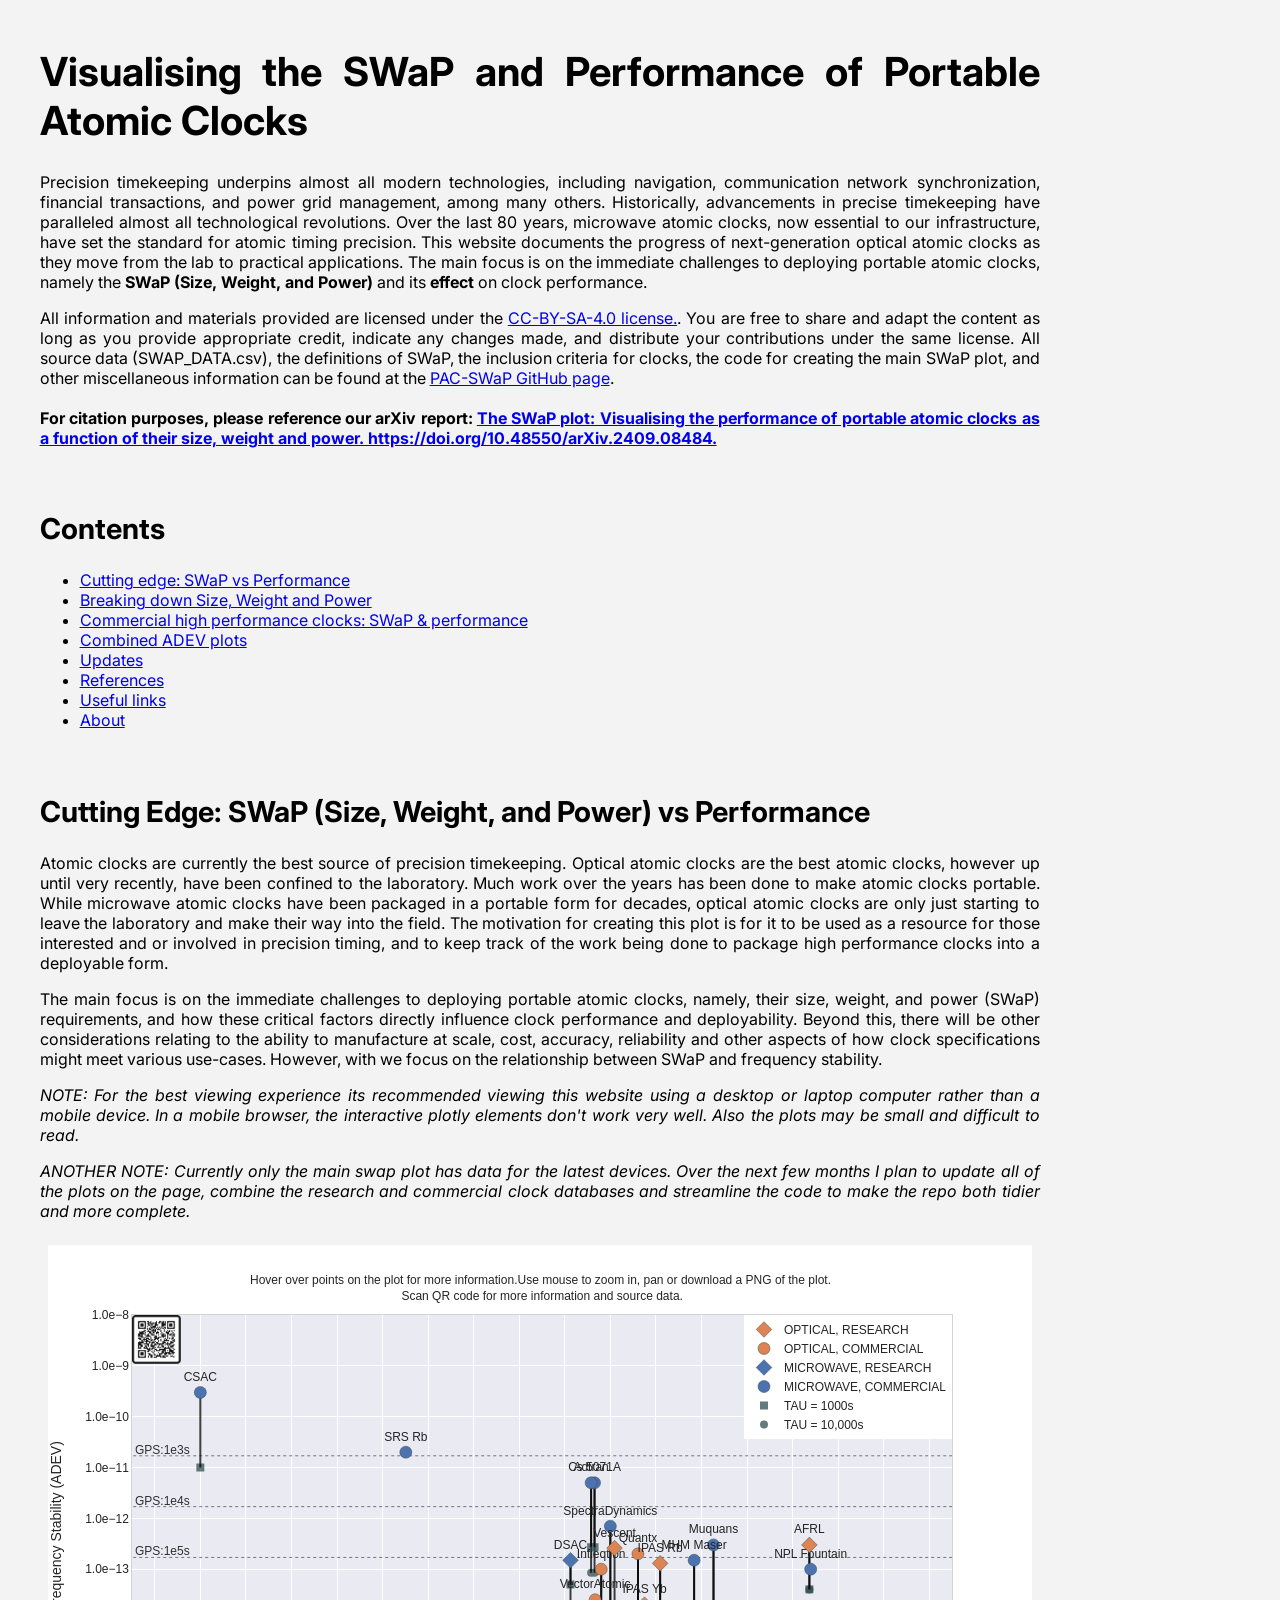
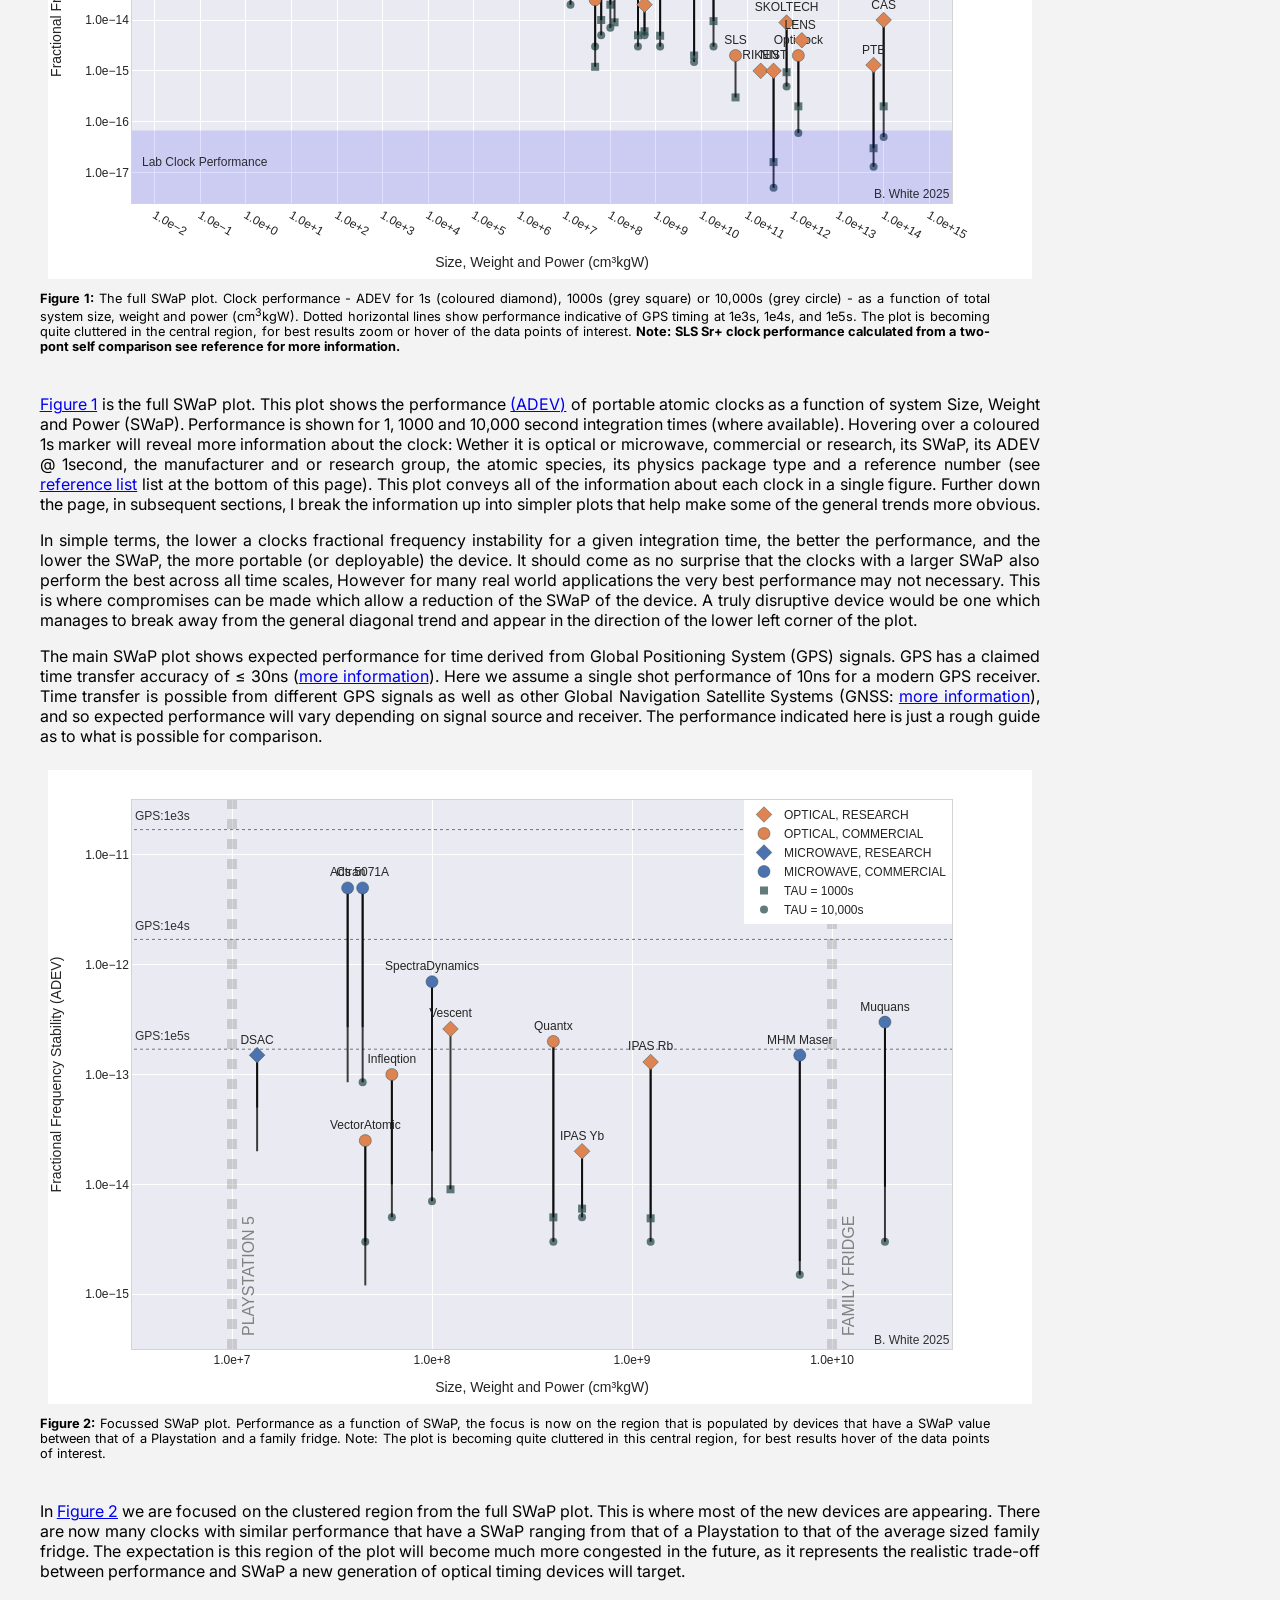
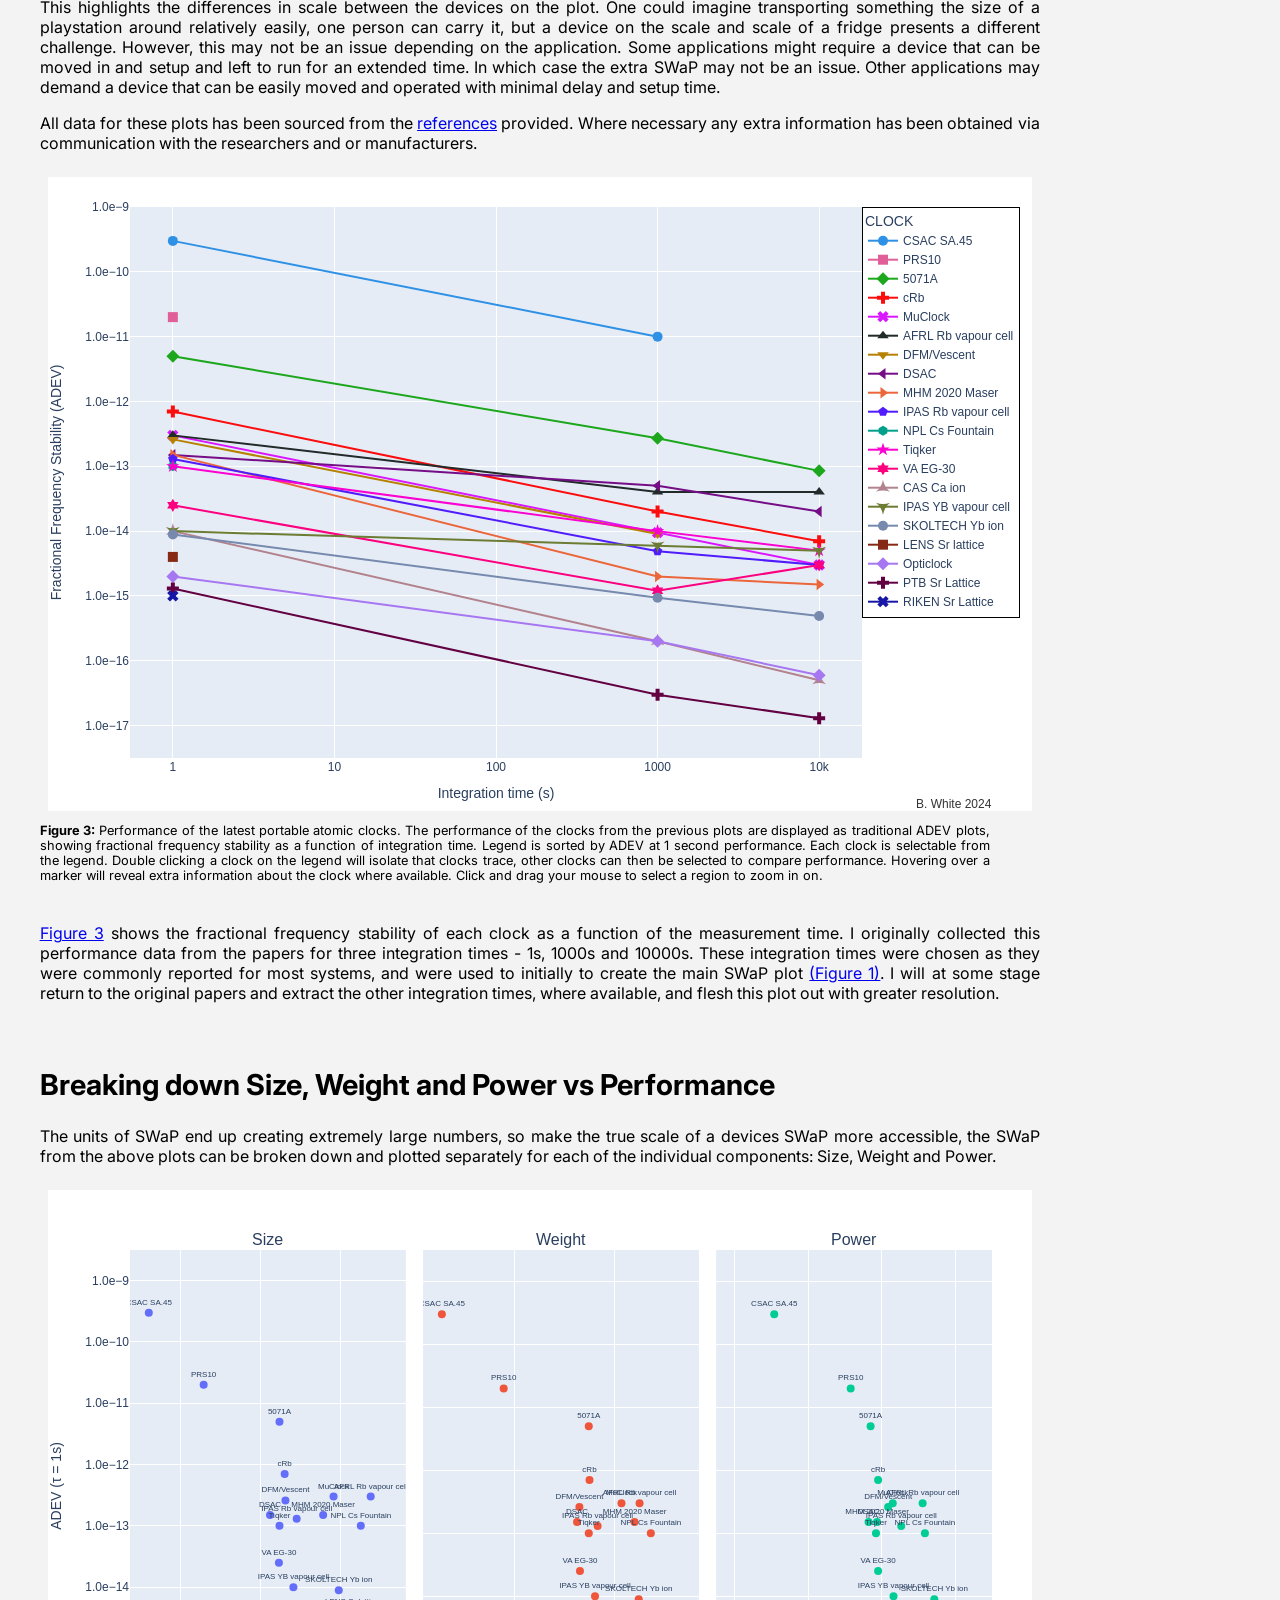
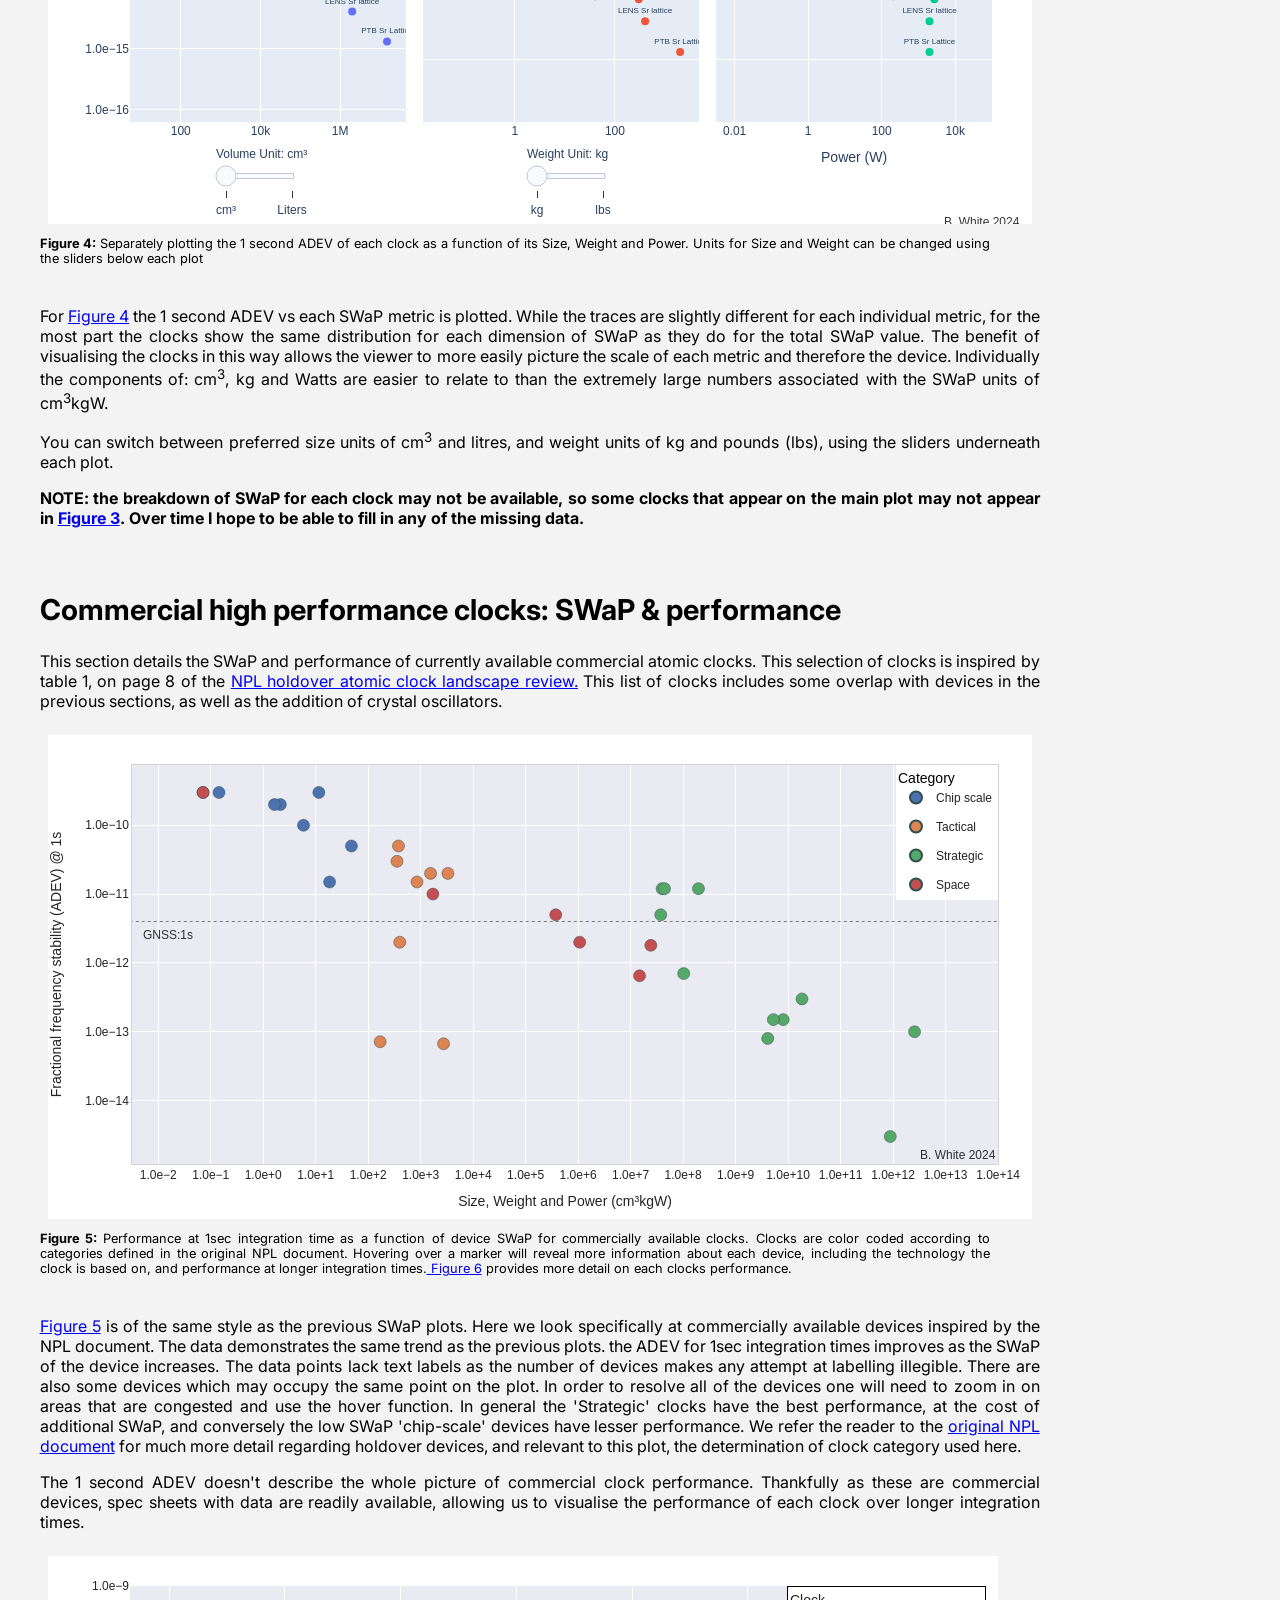
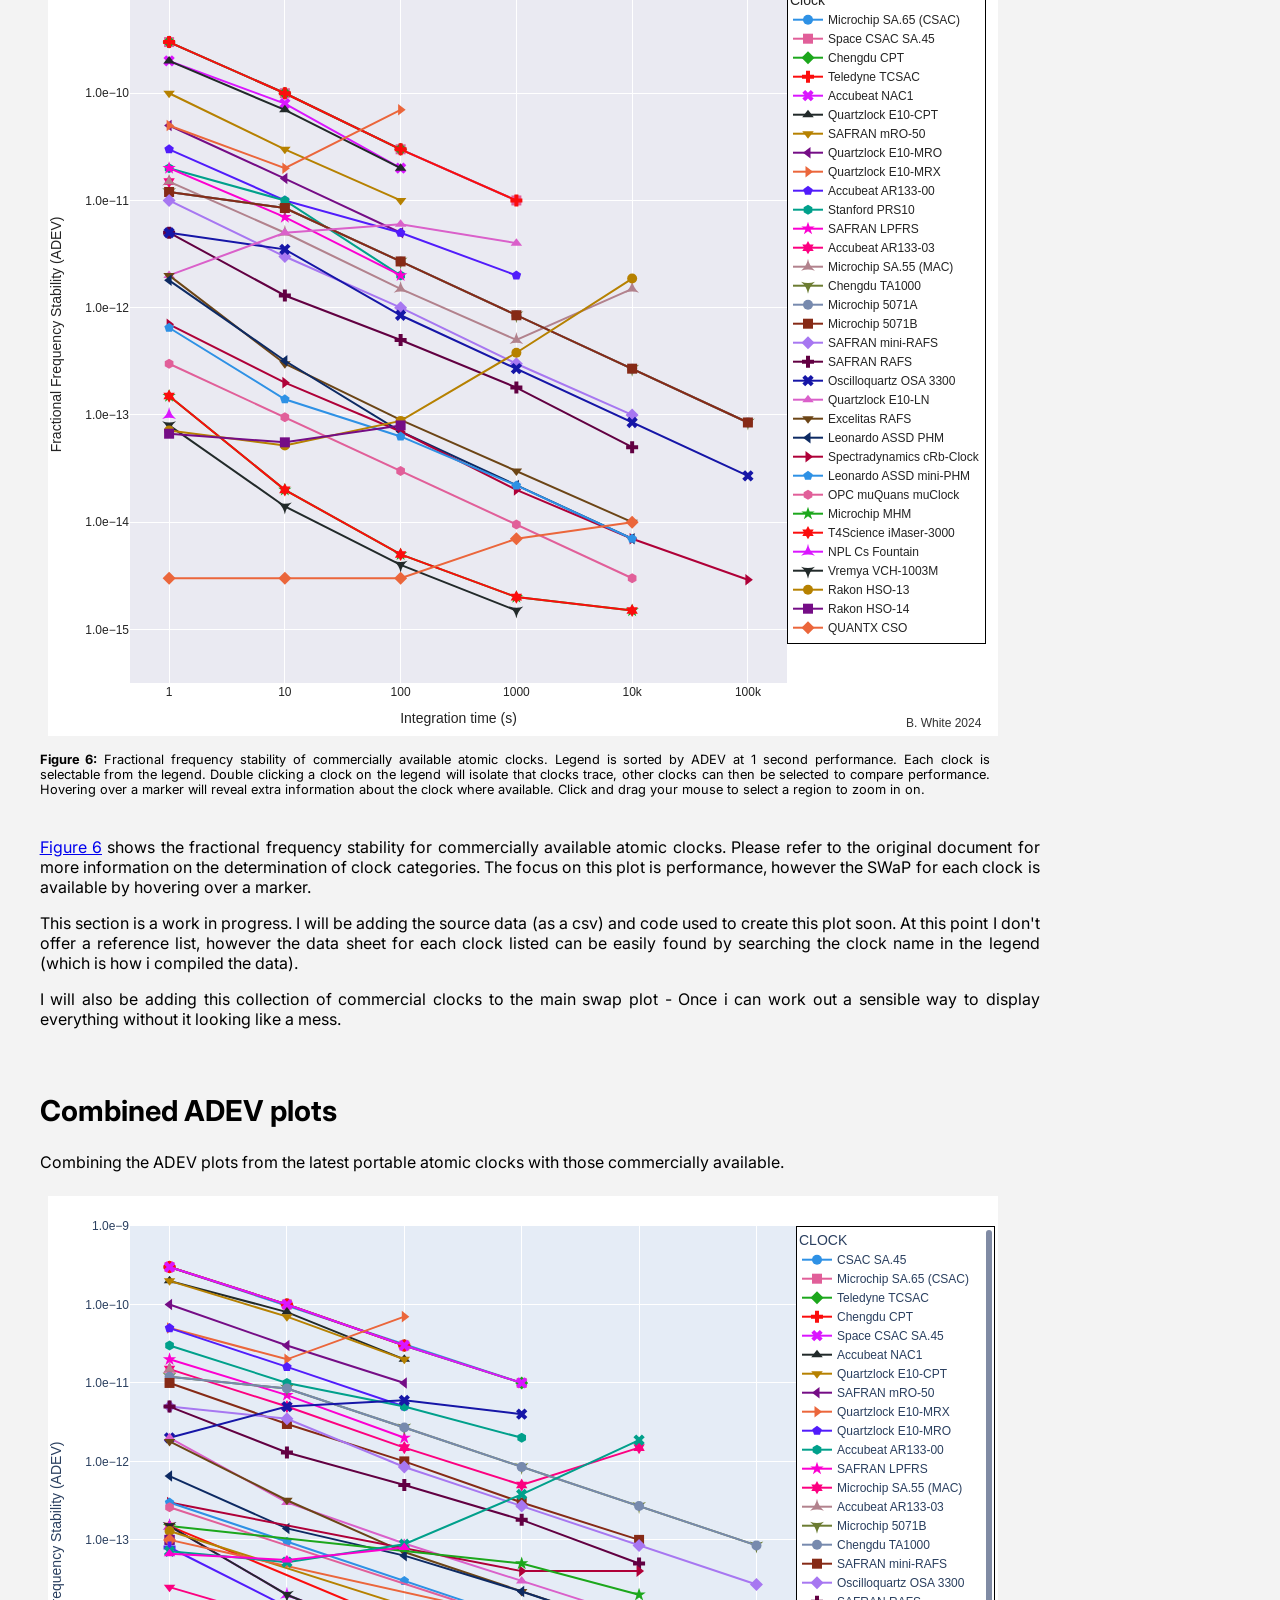
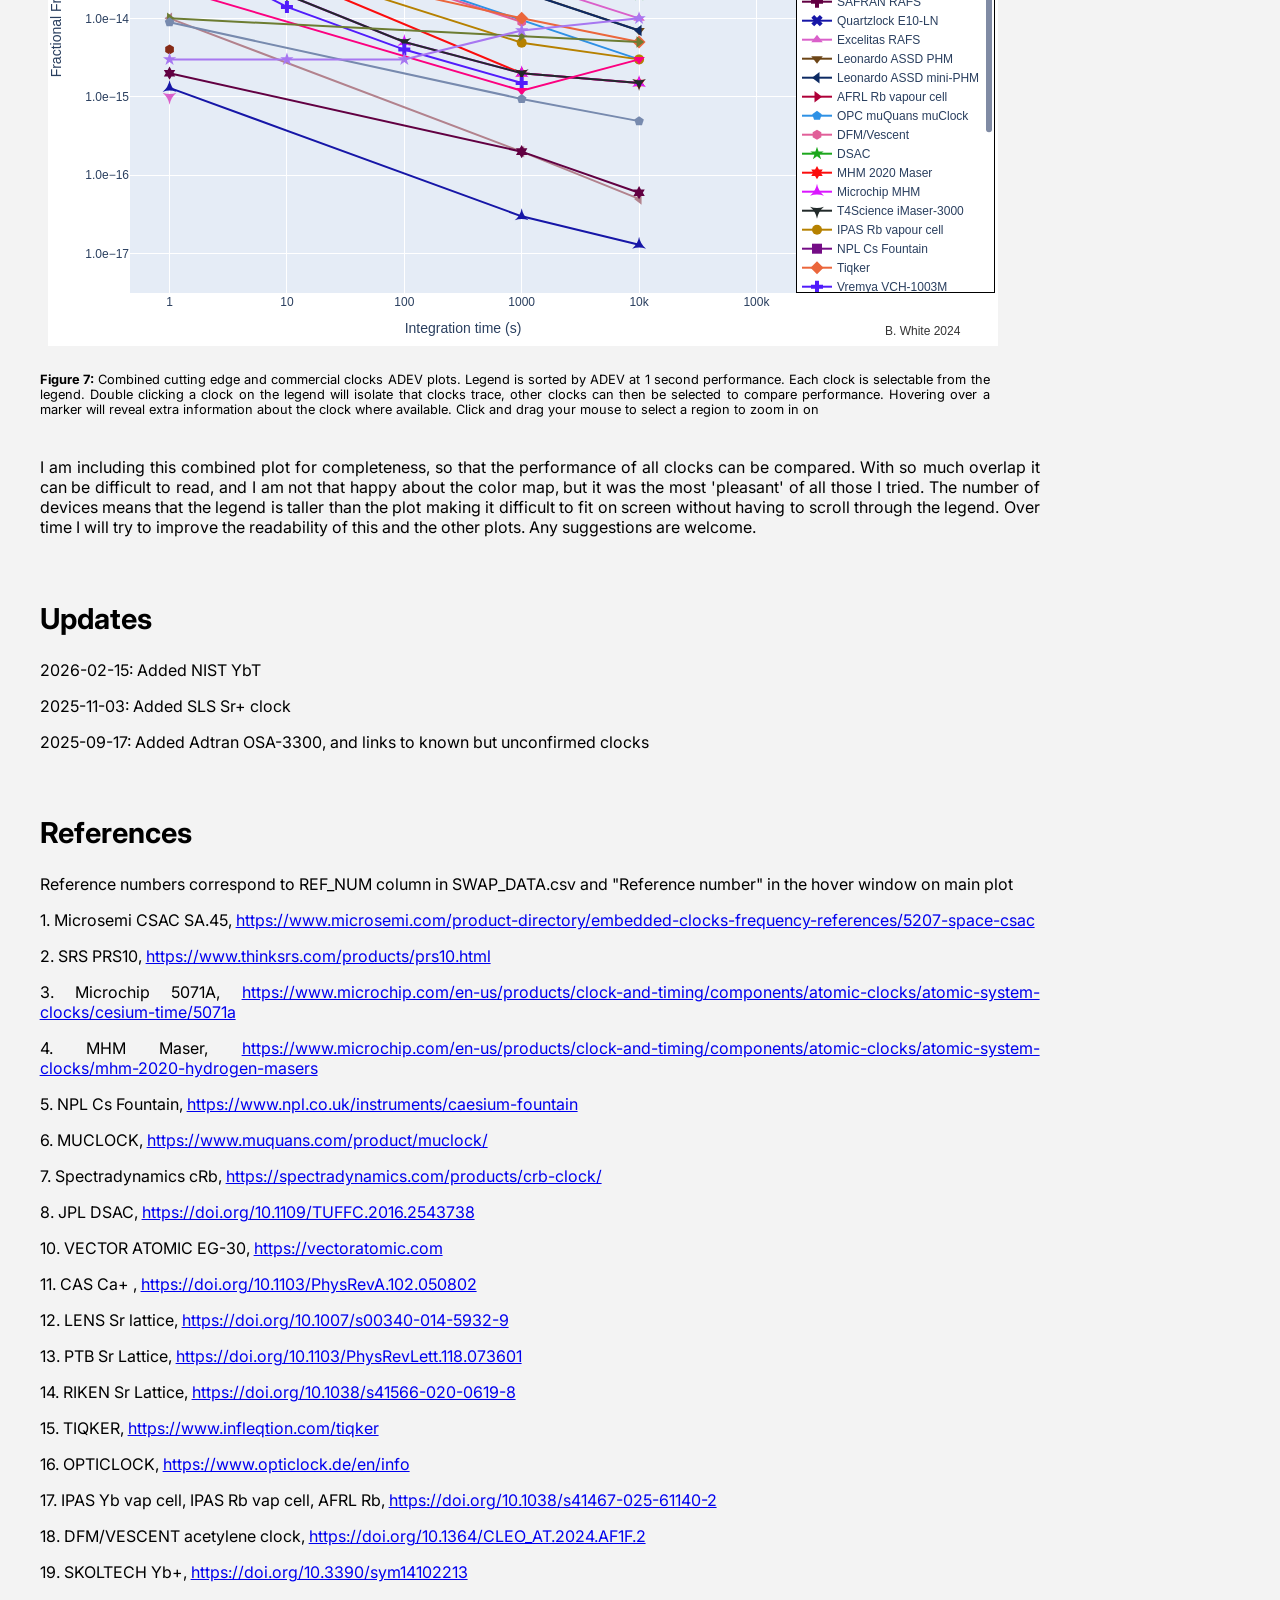
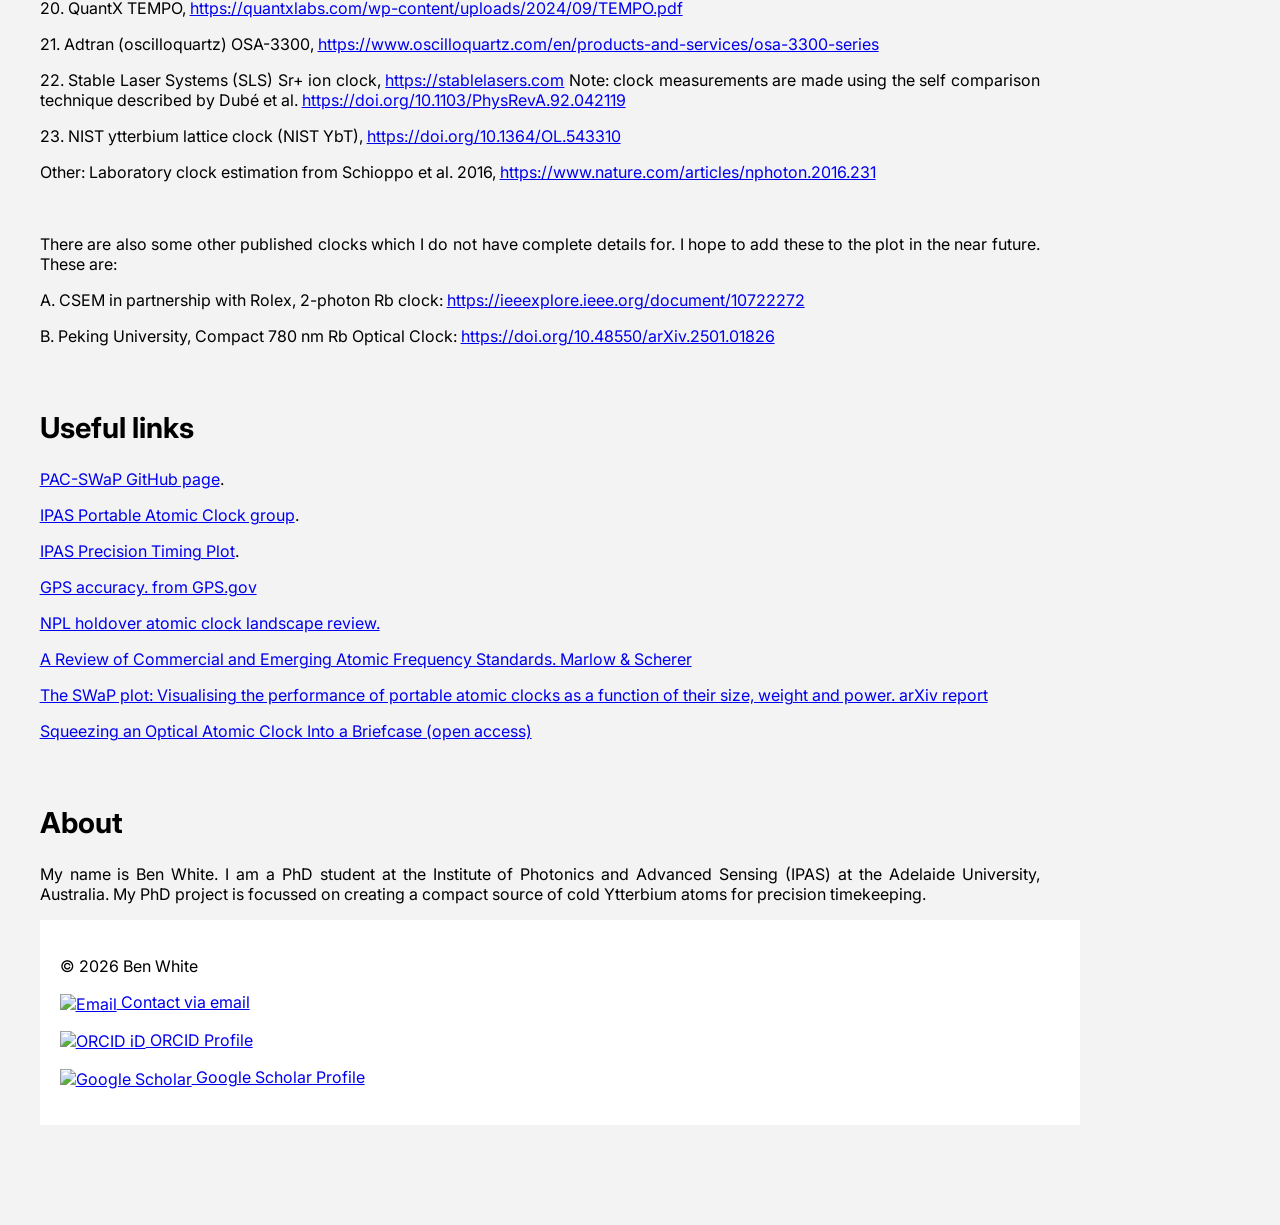
==== commit 64d8dcb4: "update index.html" ====
--- a/index.html
+++ b/index.html
@@ -403,7 +403,7 @@
 
 
 <h2 id="about">About</h2>
-<p class="text-block"> My name is Ben White. I am a PhD student at the Institute of Photonics and Advanced Sensing (IPAS) at the University of Adelaide, Australia. My PhD project is focussed on creating a compact source of cold Ytterbium atoms for precision timekeeping.</p>
+<p class="text-block"> My name is Ben White. I am a PhD student at the Institute of Photonics and Advanced Sensing (IPAS) at the Adelaide University, Australia. My PhD project is focussed on creating a compact source of cold Ytterbium atoms for precision timekeeping.</p>
 
 <footer style="background-color: #ffffff; padding: 20px; text-align: left;">
     <div style="margin: 0 auto; max-width: 1000px;">
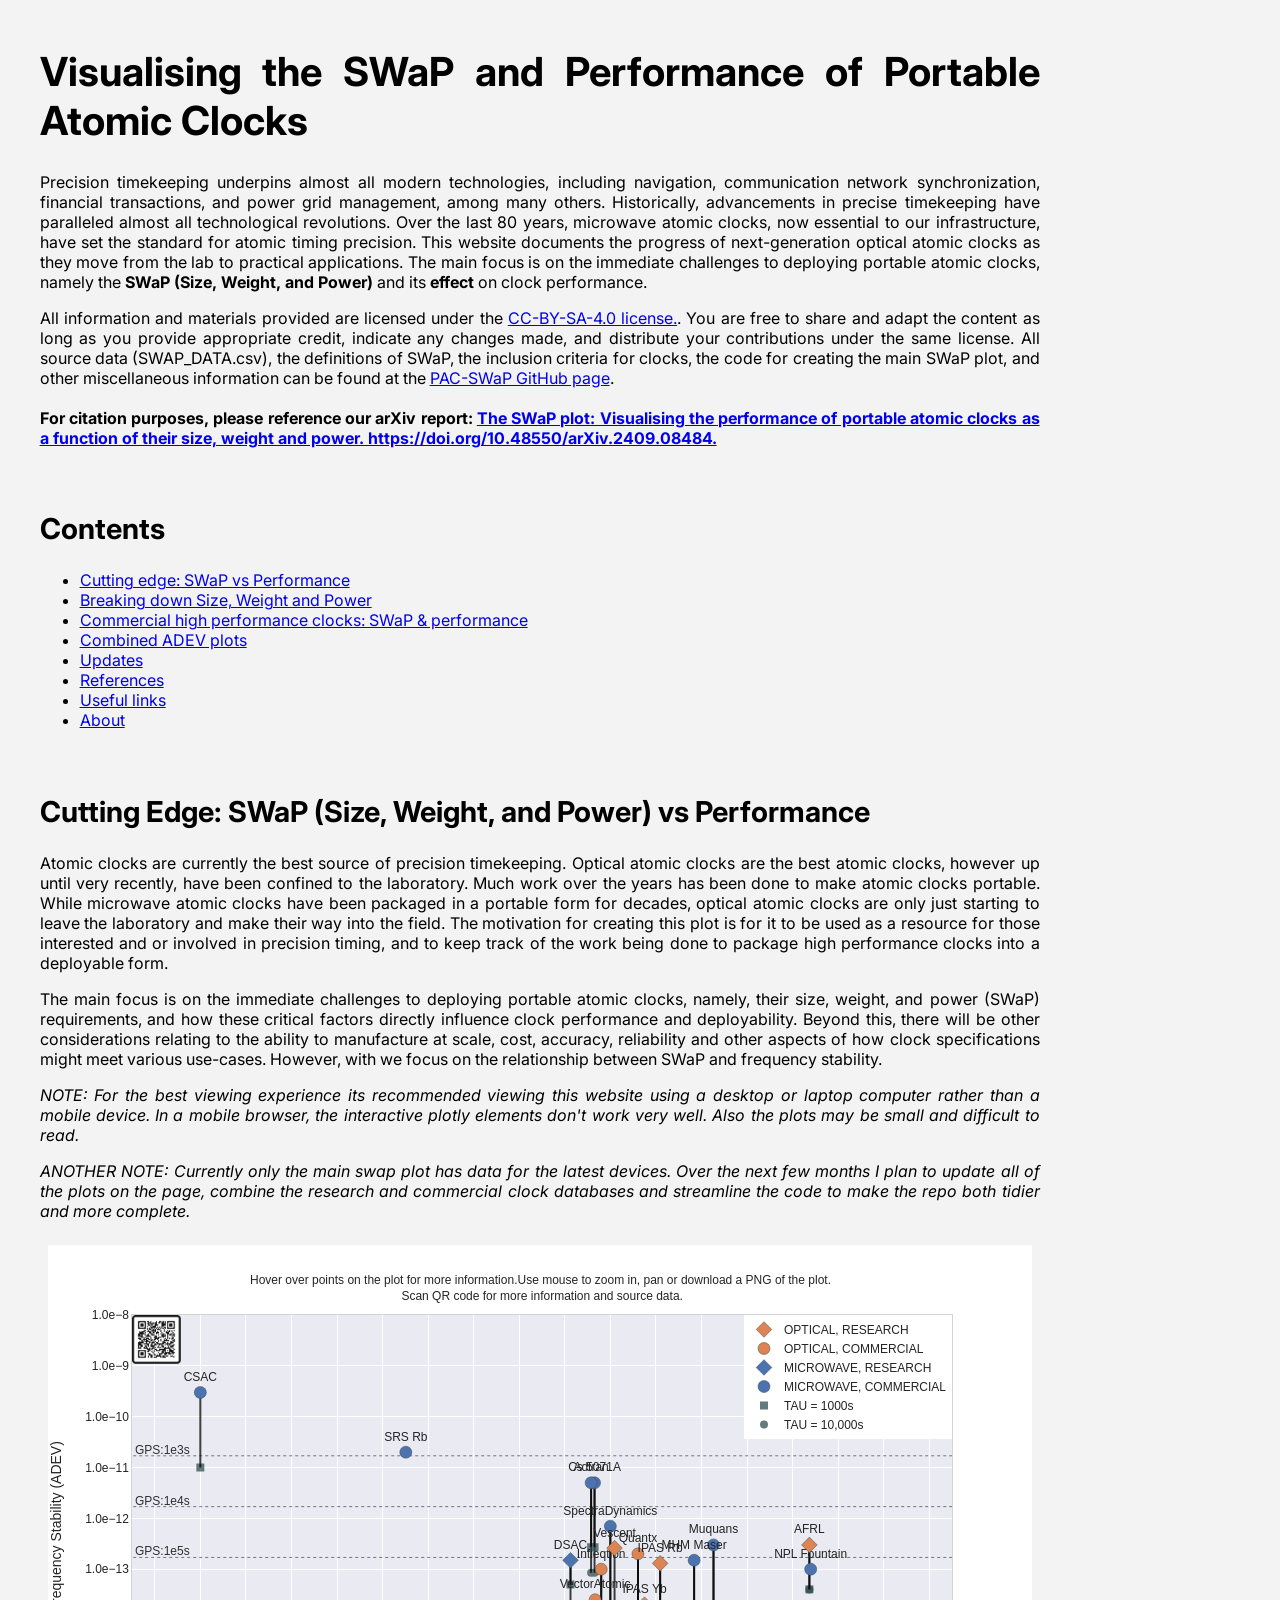
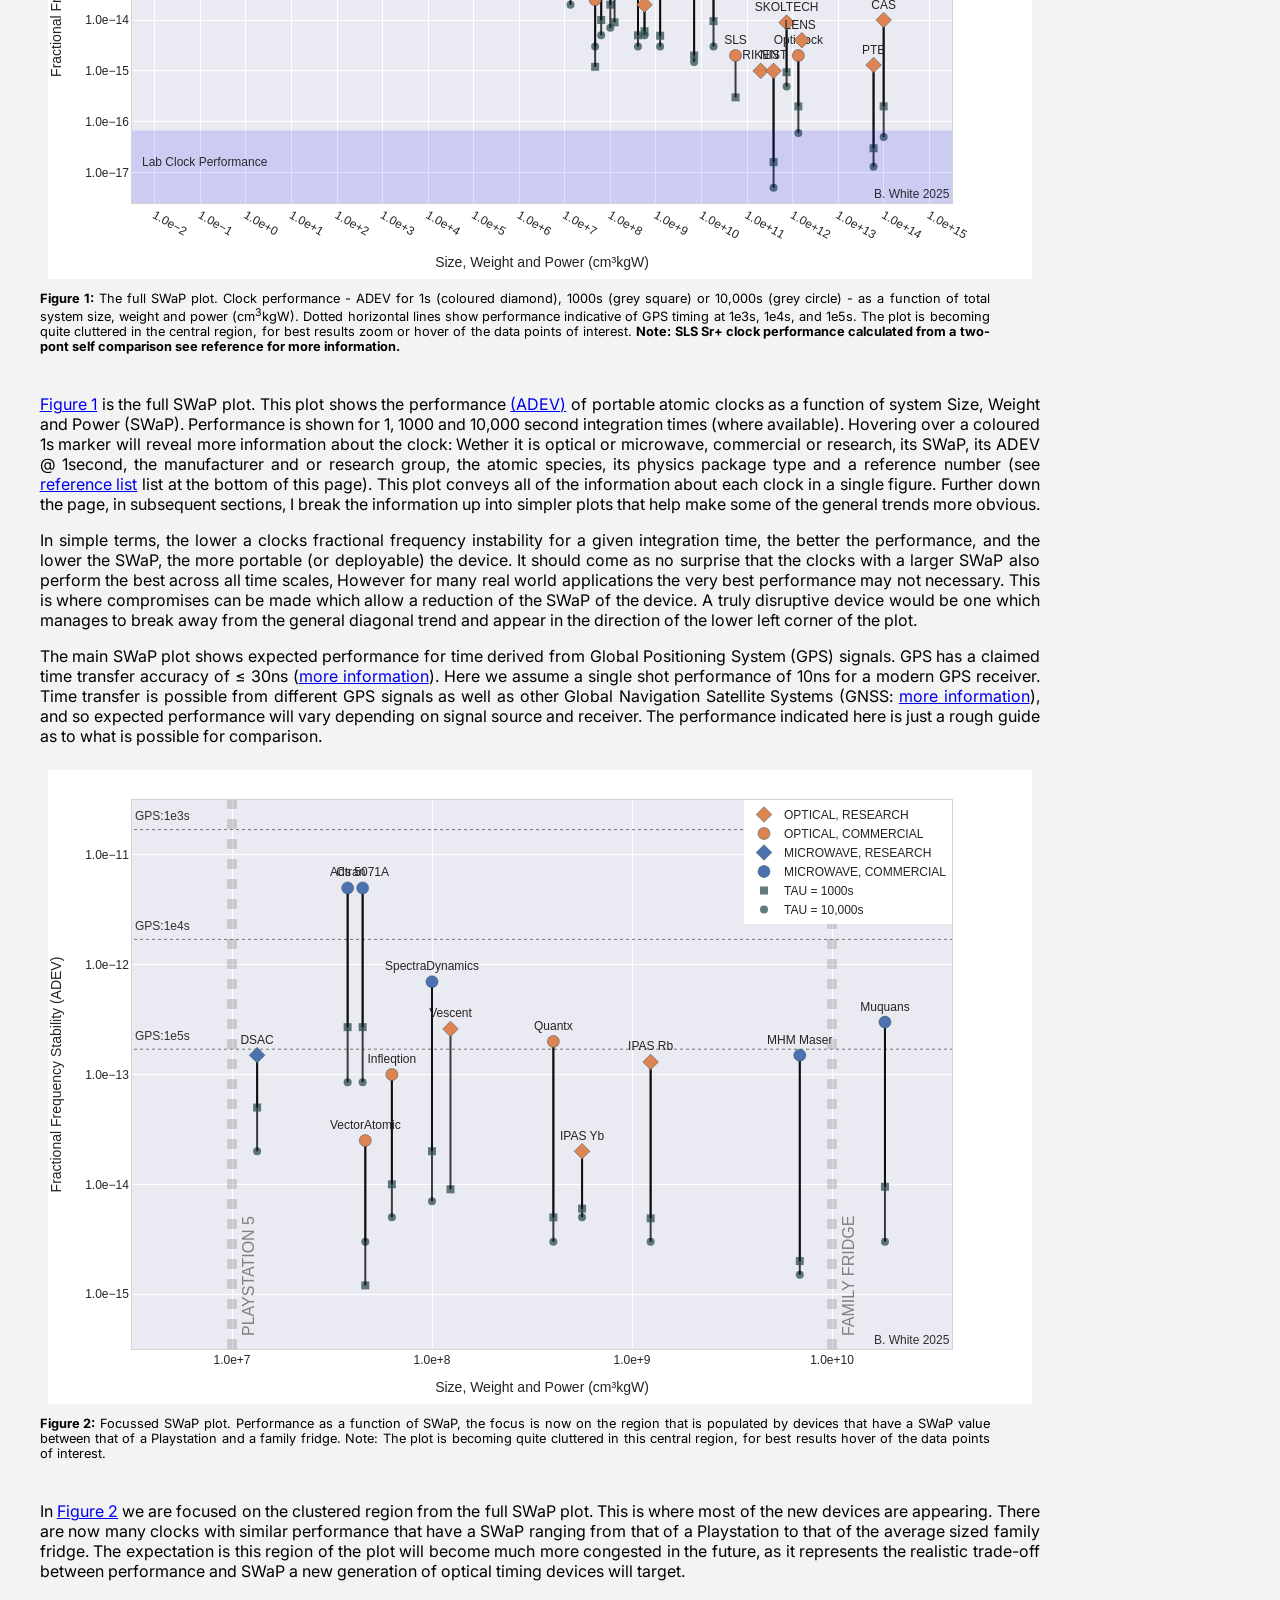
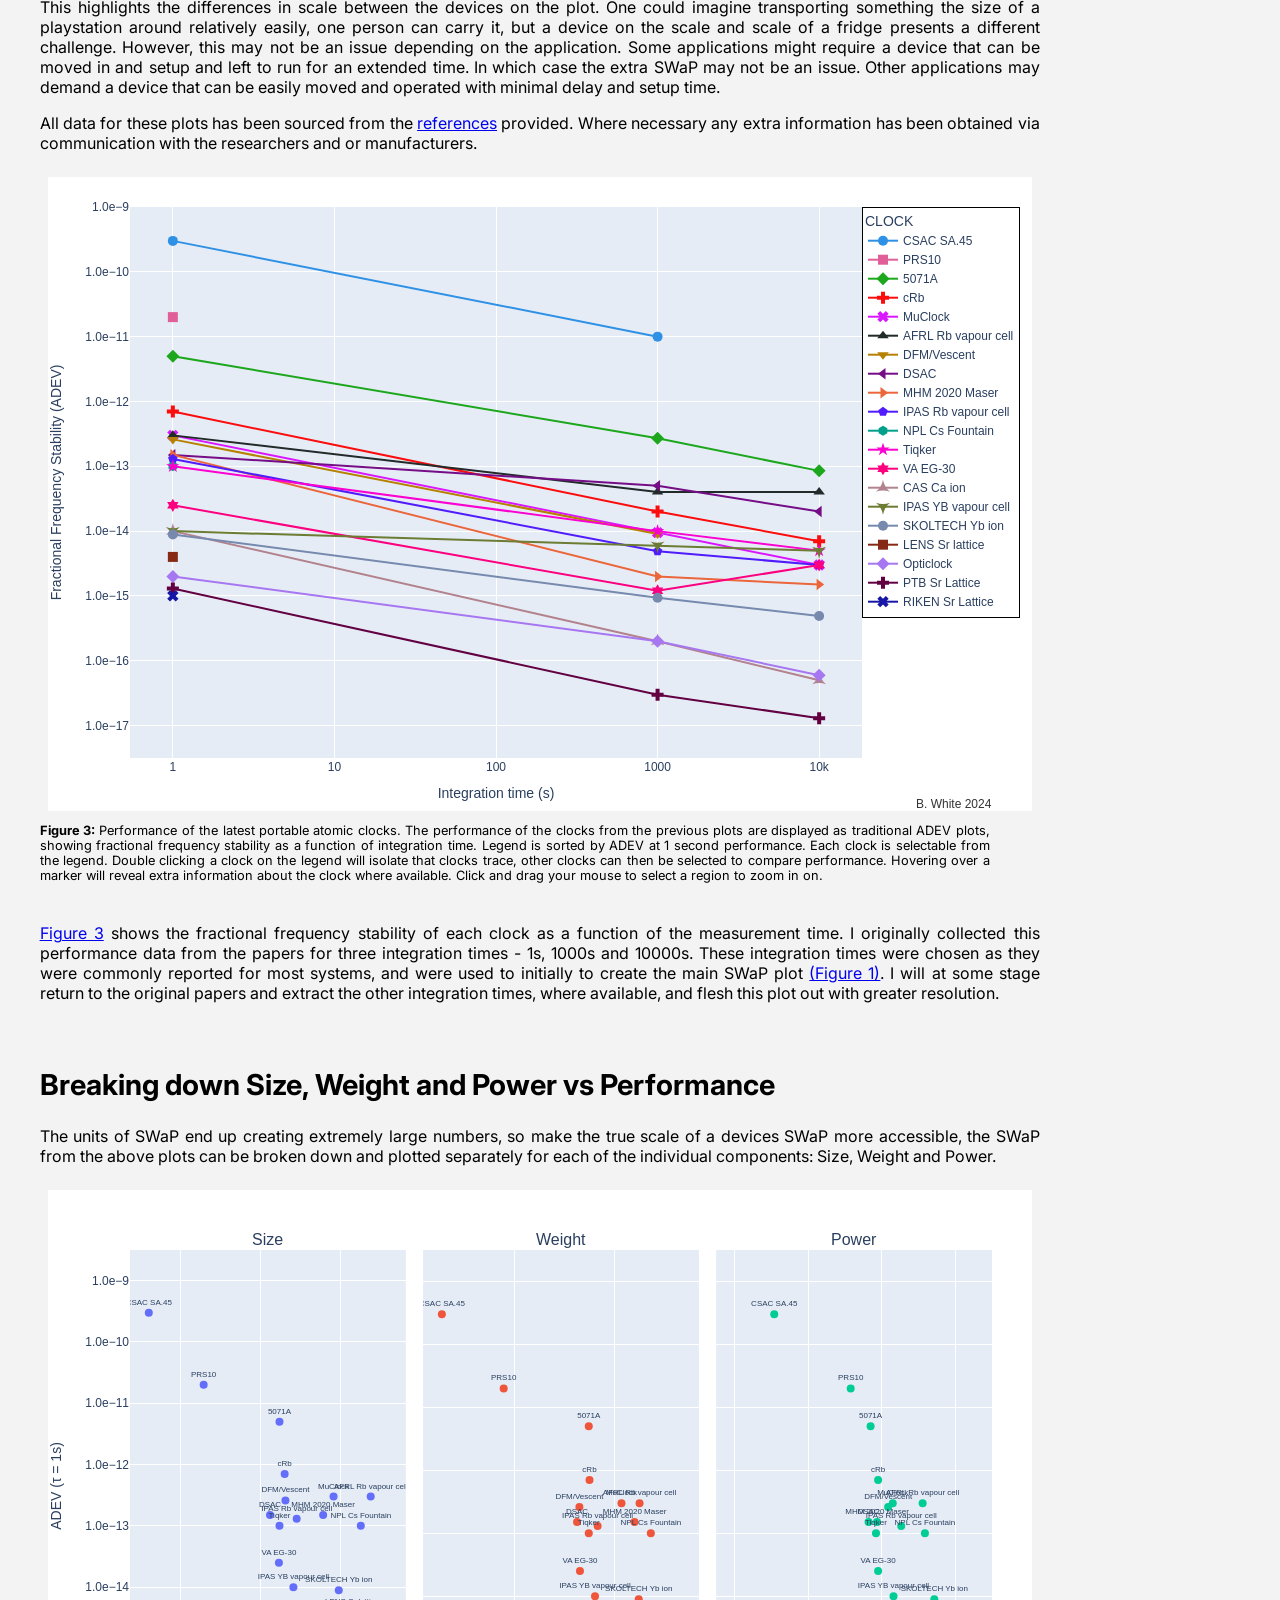
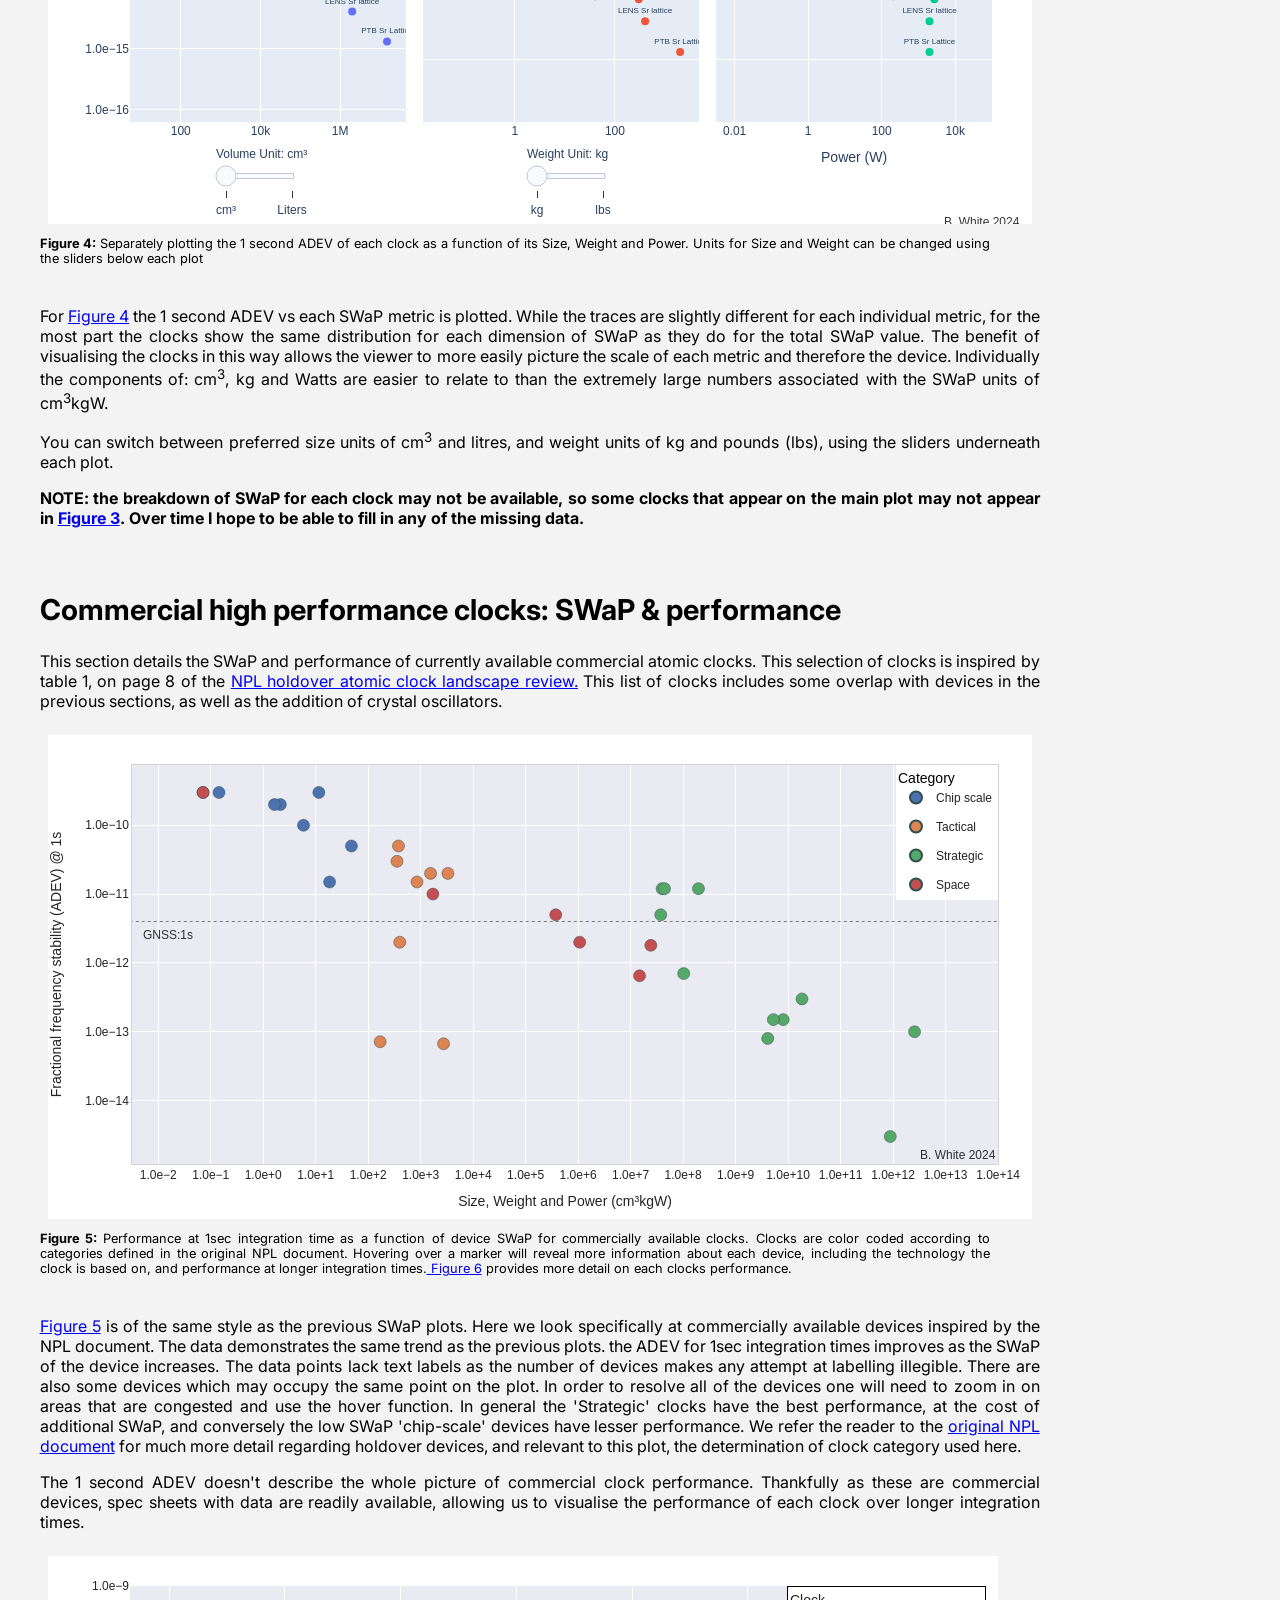
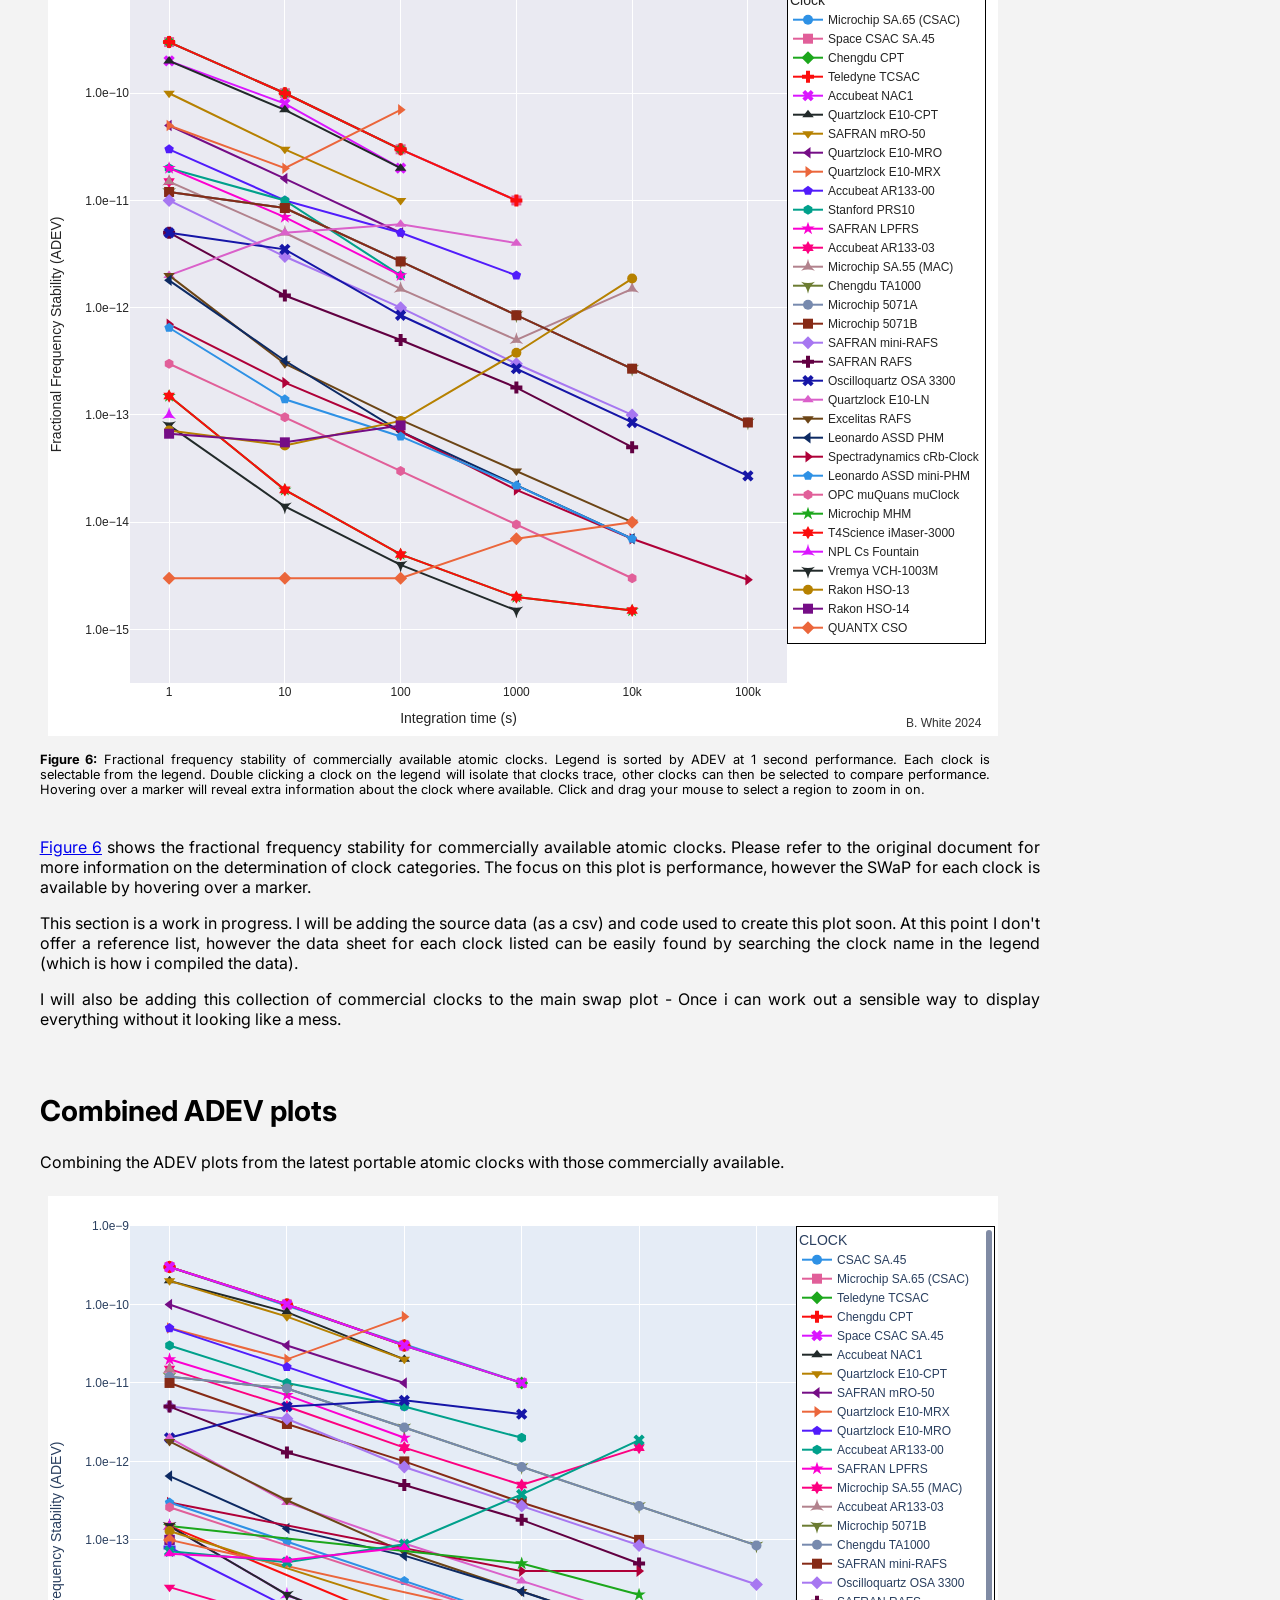
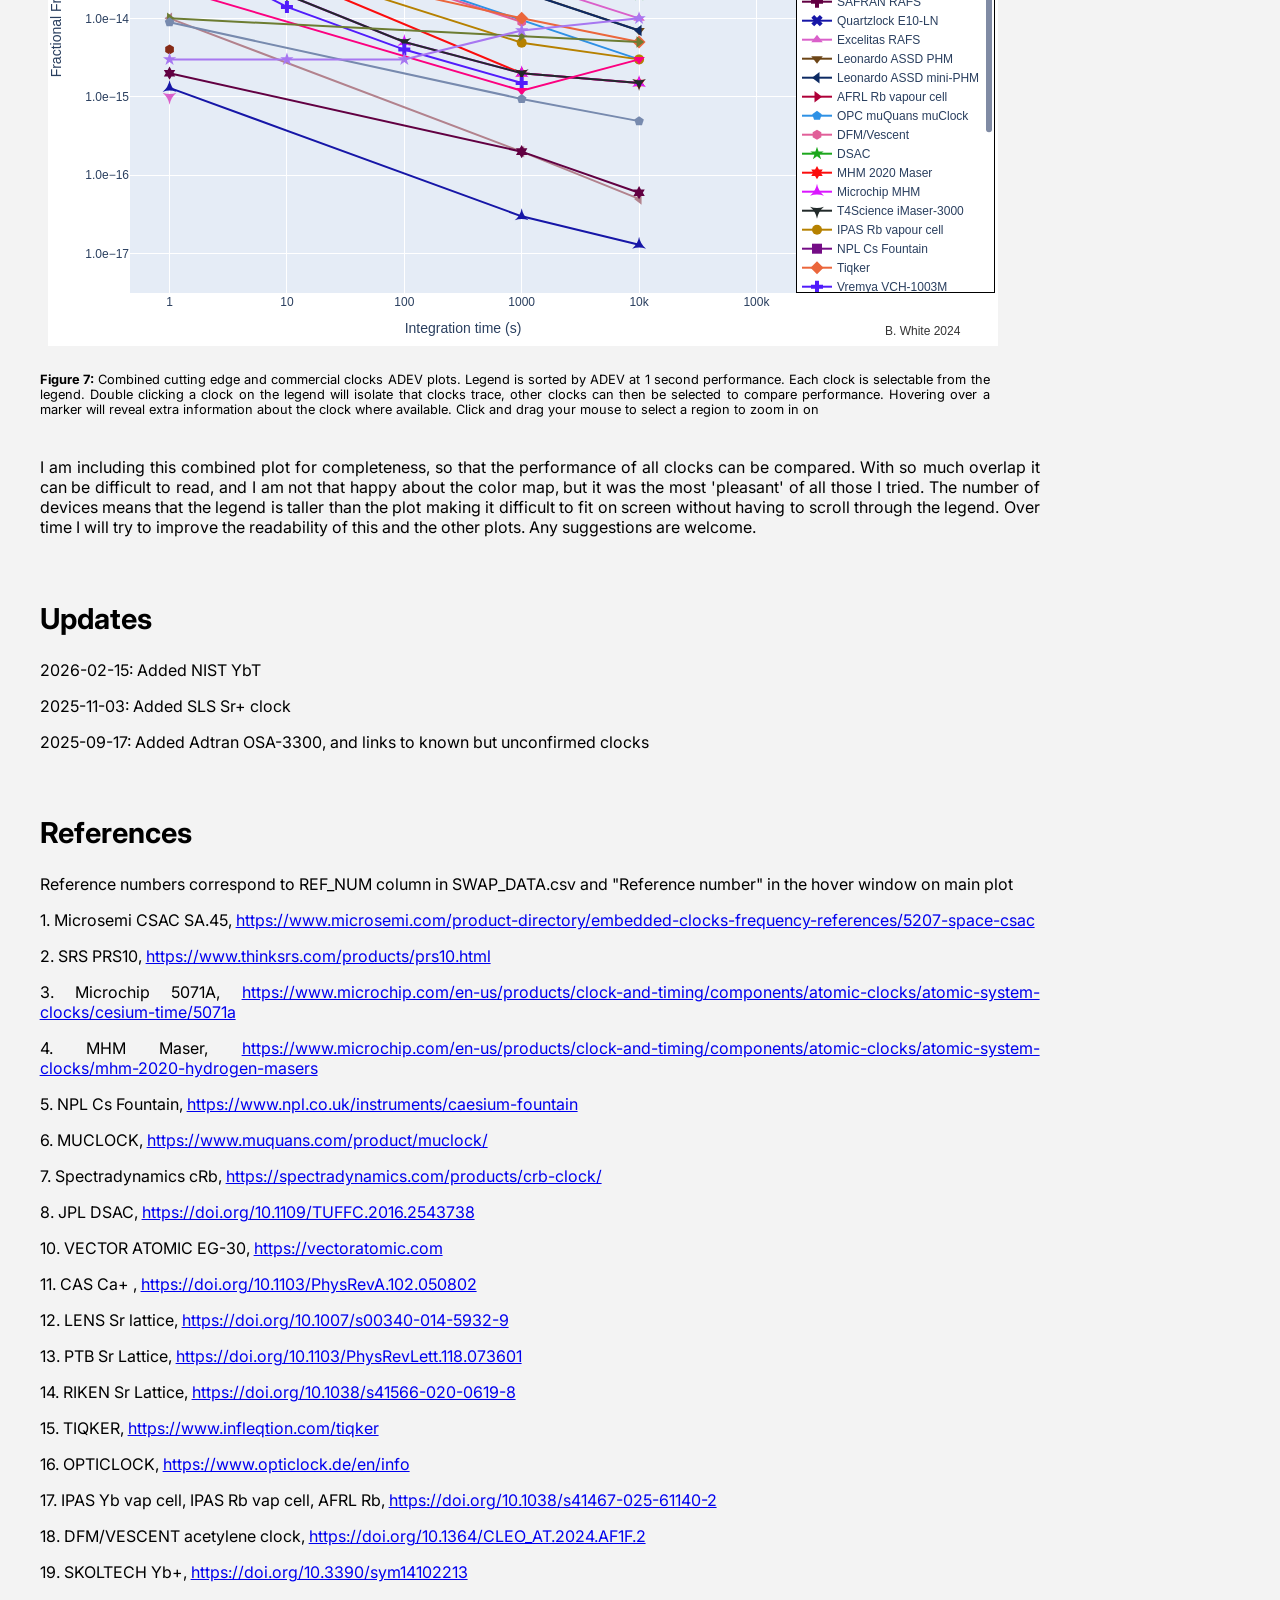
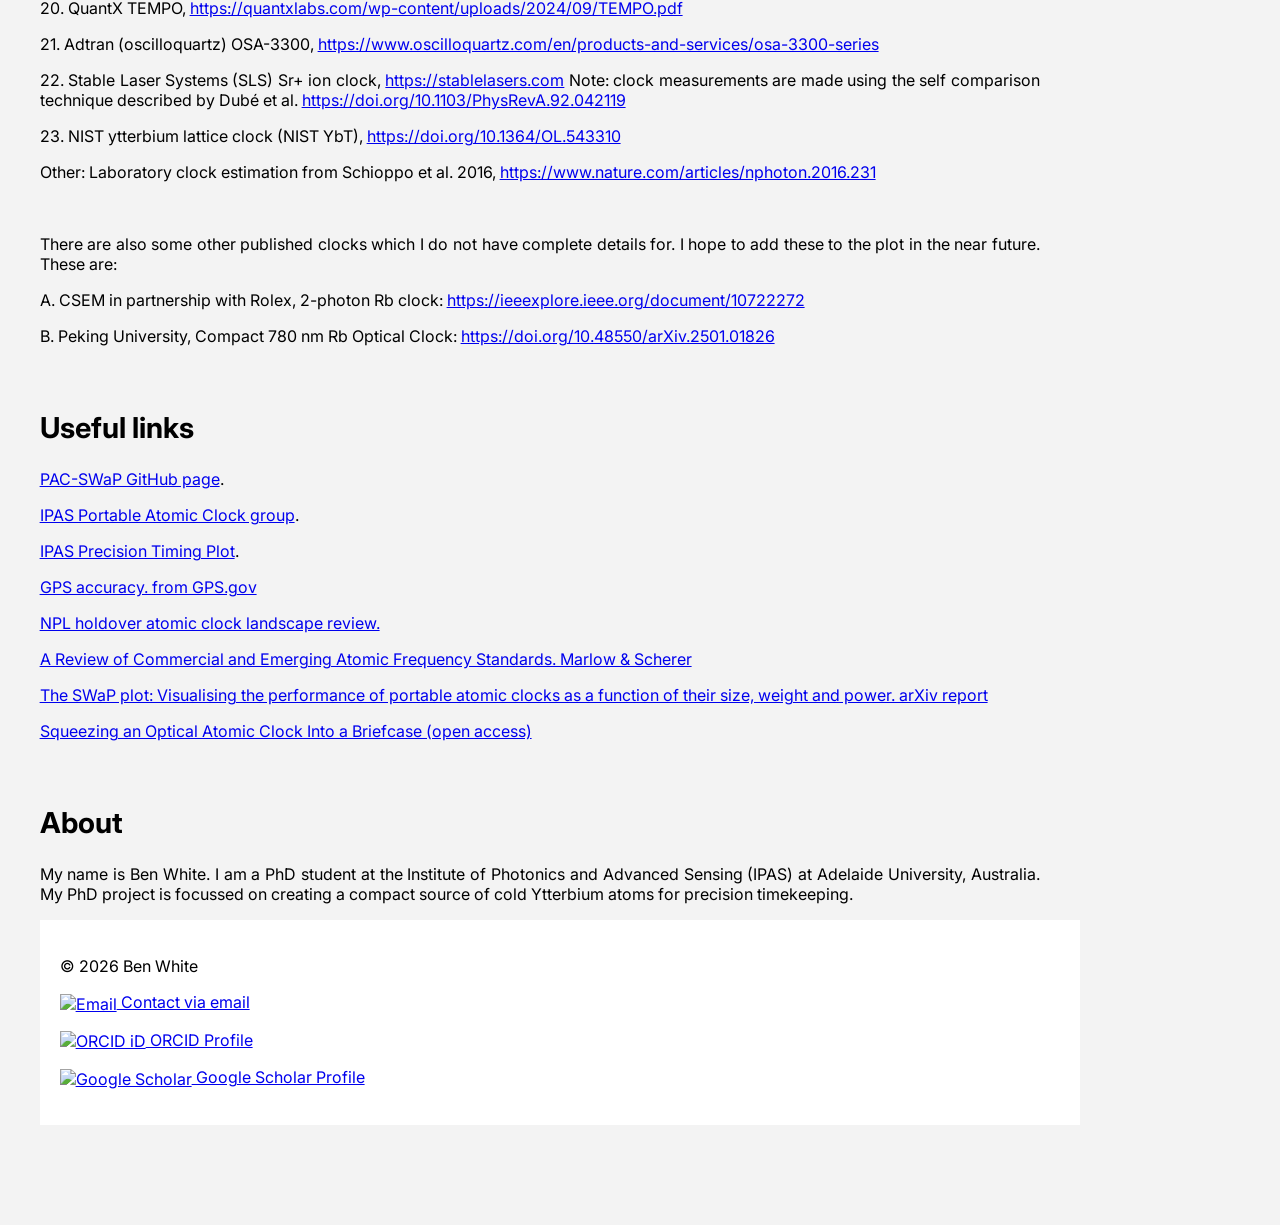
==== commit 6152ca65: "updated index.html" ====
--- a/index.html
+++ b/index.html
@@ -403,7 +403,7 @@
 
 
 <h2 id="about">About</h2>
-<p class="text-block"> My name is Ben White. I am a PhD student at the Institute of Photonics and Advanced Sensing (IPAS) at the Adelaide University, Australia. My PhD project is focussed on creating a compact source of cold Ytterbium atoms for precision timekeeping.</p>
+<p class="text-block"> My name is Ben White. I am a PhD student at the Institute of Photonics and Advanced Sensing (IPAS) at Adelaide University, Australia. My PhD project is focussed on creating a compact source of cold Ytterbium atoms for precision timekeeping.</p>
 
 <footer style="background-color: #ffffff; padding: 20px; text-align: left;">
     <div style="margin: 0 auto; max-width: 1000px;">
